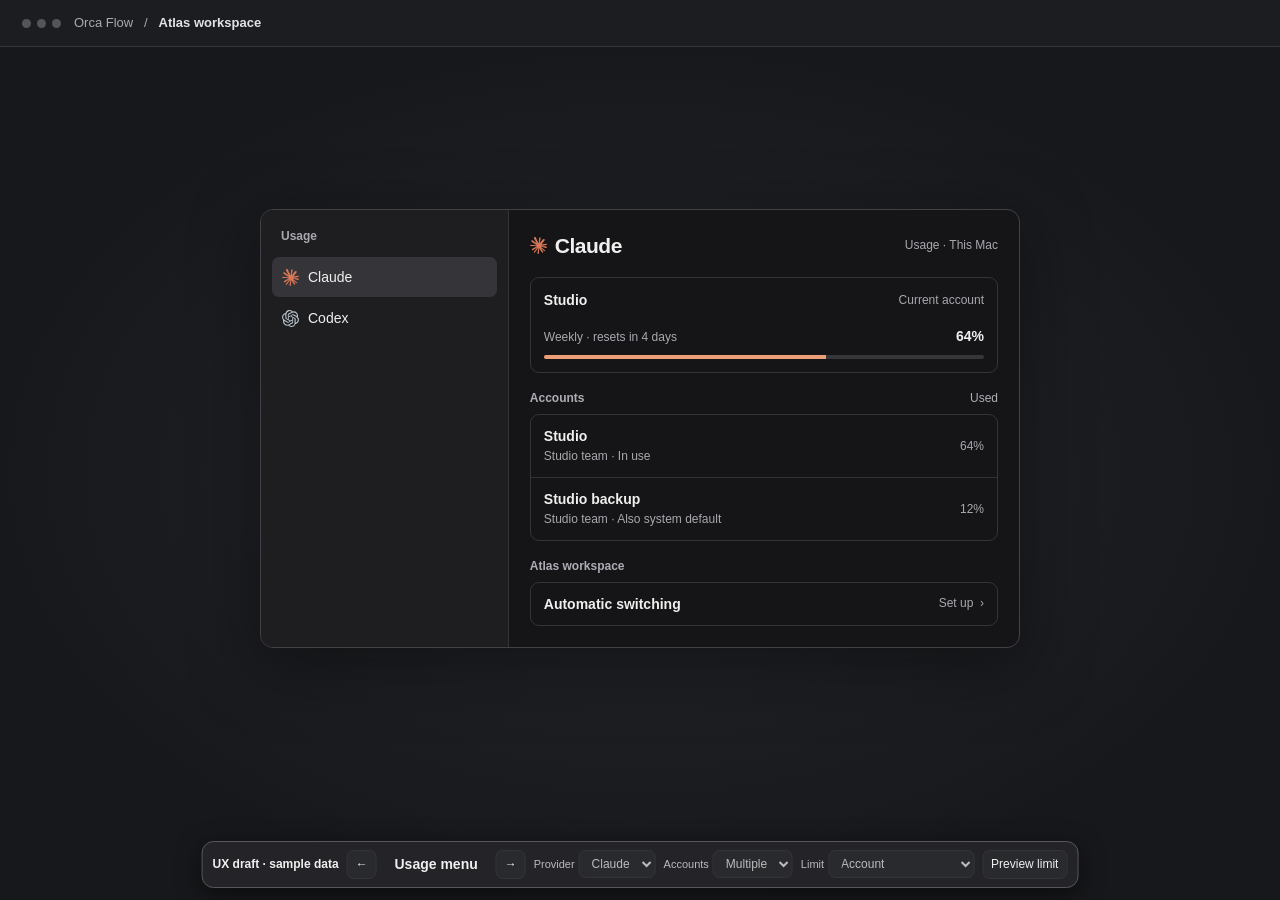
==== docs/account-failover-prototype.html @ 5a6bb6df "Prototype where users choose workspace account backups" ====
<!doctype html>
<html lang="en"><meta charset="utf-8"><meta name="viewport" content="width=device-width,initial-scale=1">
<title>Account switching · Orca Flow prototype</title>
<style>
:root{color-scheme:dark;font:14px/1.45 -apple-system,BlinkMacSystemFont,"Segoe UI",sans-serif;color:#efefef;background:#17181b;--line:#343539;--muted:#a8a9af;--accent:#efae85}
*{box-sizing:border-box}body{margin:0}button,select,input{font:inherit;color:inherit}button,select{cursor:pointer}button:disabled,select:disabled{cursor:default;opacity:.5}button:focus-visible,select:focus-visible,input:focus-visible{outline:2px solid #edbb99;outline-offset:3px}button,select{border:1px solid var(--line);border-radius:7px;background:#292a2d;padding:7px 11px}button:hover:enabled{background:#3a3a3e}.primary{background:#edbc9d;color:#24180f;border-color:transparent;font-weight:600}.primary:hover:enabled{background:#ffd2b2}header{height:47px;border-bottom:1px solid var(--line);display:flex;align-items:center;gap:13px;padding:0 22px;background:#1c1d20}.dots{display:flex;gap:6px}.dots i{width:9px;height:9px;border-radius:100%;background:#545559}.crumb{color:#aaa;font-size:13px}.crumb b{color:#e2e3e4;font-weight:550}.canvas{display:grid;place-items:center;padding:35px 20px 125px;min-height:calc(100vh - 47px);background:radial-gradient(ellipse at center,#26272c,transparent 71%)}.surface{width:min(100%,760px);box-shadow:0 18px 65px #09090b88;border:1px solid #414147;border-radius:13px;background:#151517;overflow:hidden}.layout{display:grid;grid-template-columns:minmax(135px,.68fr) minmax(0,1.4fr)}aside{padding:18px 11px;background:#1e1e21;border-right:1px solid var(--line)}.sect,.meta,small{color:var(--muted);font-size:12px}.sect{display:block;margin:0 9px 12px;font-weight:600}.nav{width:100%;display:flex;align-items:center;gap:9px;background:transparent;border:0;text-align:left;padding:10px;margin:1px 0}.nav.active{background:#353539}.nav svg,.logo svg{height:19px;width:19px;display:block}.nav small{margin-left:auto}.mark{display:inline-flex;vertical-align:middle}.mark svg{width:17px;height:17px}.claude{color:#df966f}.codex{color:#bbc7ce}.pad{padding:21px}.head,.row,.actions,.sectionHead{display:flex;align-items:center;justify-content:space-between;gap:12px}.head{margin-bottom:16px}.head h1,.head h2{margin:0}h1{font-size:21px;letter-spacing:-.5px}h2{font-size:16px}.logo{display:inline-flex;align-items:center;gap:8px}.group{border:1px solid var(--line);border-radius:9px;overflow:hidden}.row{padding:11px 13px}.row+.row{border-top:1px solid #303035}.row b{font-weight:550}.row small,.account small{display:block;margin-top:2px}.row .meta{white-space:nowrap}.meter{display:block;height:4px;border-radius:4px;background:#363639;margin:8px 0 1px;overflow:hidden}.meter i{display:block;height:100%;background:#eb9e78}.usage{padding:12px 13px}.sectionHead{margin:17px 0 7px;color:#adaeb5;font-size:12px}.lineBtn{width:100%;border:0;background:transparent;text-align:left}.actions{margin-top:17px}.actions .meta{flex:1}.desc{color:#b2b2b8;margin:3px 0 15px}.scope{font-size:12px;color:#c3c3c8;text-align:right}.account{display:flex;align-items:center;gap:9px}.account input{accent-color:var(--accent);width:16px;height:16px}.preview{position:fixed;bottom:12px;left:50%;transform:translateX(-50%);display:flex;gap:8px;align-items:center;padding:8px 10px;max-width:97vw;width:max-content;border-radius:12px;border:1px solid #57575e;background:#242428;box-shadow:0 6px 24px #0008;flex-wrap:wrap;justify-content:center}.preview strong{font-size:12px}.preview select,.preview button{padding:5px 8px;font-size:12px}.preview label{color:#bbb;font-size:11px}.preview label select{margin-left:4px}.feedback{margin:13px 0 0;padding:10px 12px;border-left:2px solid var(--accent);background:#262324;font-size:13px}.chat{max-width:590px}.chat .head{padding-bottom:14px;border-bottom:1px solid var(--line)}.msg{margin:0 0 18px;color:#c5c6cb}.check{color:#acbda8}.tag{font-size:12px;color:#ccc}.hint{margin-top:12px}.back{border:0;background:transparent;padding:0;color:var(--accent);margin-bottom:9px}.plain{border:0;background:transparent}.empty{padding:15px 13px;color:#c3c3c7}.preview .key{min-width:103px;text-align:center}
@media(max-width:580px){.canvas{padding:14px 9px 155px;align-items:start}.layout{display:block}aside{display:flex;align-items:center;border-right:0;border-bottom:1px solid var(--line);padding:5px}.sect{margin:0 7px}.nav{width:auto;padding:7px}.nav small{display:none}.pad{padding:15px}.preview{gap:4px}.scope{max-width:125px}.row{padding:9px}.actions{flex-wrap:wrap}header{padding:0 12px}}
</style>
<header><span class="dots" aria-hidden="true"><i></i><i></i><i></i></span><span class="crumb">Orca Flow &nbsp; / &nbsp; <b>Atlas workspace</b></span></header>
<main class="canvas"><div id="surface" class="surface"></div></main>
<footer class="preview" aria-label="Prototype controls"><strong>UX draft · sample data</strong>
<button id="prev" aria-label="Previous design">←</button><b class="key" id="variantName"></b><button id="next" aria-label="Next design">→</button>
<label>Provider<select id="provider"><option>Claude</option><option>Codex</option></select></label>
<label>Accounts<select id="count"><option value="multi">Multiple</option><option value="one">One</option><option value="zero">None</option></select></label>
<label>Limit<select id="limit"><option value="account">Account</option><option value="all">All accounts</option><option value="org">Shared organization</option><option value="retry">Transient retry</option></select></label>
<button id="simulate">Preview limit</button></footer>
<script>
// Three placements for choosing which same-provider accounts may receive a workspace conversation.
// Standalone design fixture. No account reads, auth, network calls, storage or host bridge.
const $ = id => document.getElementById(id);
const variants=['usage','settings','conversation'], titles=['Usage menu','Settings','At the limit'];
const names={Claude:['Studio','Studio backup'], Codex:['Studio','Studio backup','Personal']};
const fixture={Claude:[64,12],Codex:[38,19,7]};
const allowed={Claude:new Set(),Codex:new Set()};
let variant=variants.includes(new URLSearchParams(location.search).get('variant'))?new URLSearchParams(location.search).get('variant'):'usage';
let editor=false, incident=false, message='', picks=new Set(), current=0, tried=new Set();
function accounts(){const list=names[$('provider').value];return $('count').value==='multi'?list:$('count').value==='one'?list.slice(0,1):[]}
const marks={"claude": "<svg viewBox=\"0 0 24 24\" fill=\"#D97757\" aria-hidden=\"true\"><path d=\"m4.7144 15.9555 4.7174-2.6471.079-.2307-.079-.1275h-.2307l-.7893-.0486-2.6956-.0729-2.3375-.0971-2.2646-.1214-.5707-.1215-.5343-.7042.0546-.3522.4797-.3218.686.0608 1.5179.1032 2.2767.1578 1.6514.0972 2.4468.255h.3886l.0546-.1579-.1336-.0971-.1032-.0972L6.973 9.8356l-2.55-1.6879-1.3356-.9714-.7225-.4918-.3643-.4614-.1578-1.0078.6557-.7225.8803.0607.2246.0607.8925.686 1.9064 1.4754 2.4893 1.8336.3643.3035.1457-.1032.0182-.0728-.164-.2733-1.3539-2.4467-1.445-2.4893-.6435-1.032-.17-.6194c-.0607-.255-.1032-.4674-.1032-.7285L6.287.1335 6.6997 0l.9957.1336.419.3642.6192 1.4147 1.0018 2.2282 1.5543 3.0296.4553.8985.2429.8318.091.255h.1579v-.1457l.1275-1.706.2368-2.0947.2307-2.6957.0789-.7589.3764-.9107.7468-.4918.5828.2793.4797.686-.0668.4433-.2853 1.8517-.5586 2.9021-.3643 1.9429h.2125l.2429-.2429.9835-1.3053 1.6514-2.0643.7286-.8196.85-.9046.5464-.4311h1.0321l.759 1.1293-.34 1.1657-1.0625 1.3478-.8804 1.1414-1.2628 1.7-.7893 1.36.0729.1093.1882-.0183 2.8535-.607 1.5421-.2794 1.8396-.3157.8318.3886.091.3946-.3278.8075-1.967.4857-2.3072.4614-3.4364.8136-.0425.0304.0486.0607 1.5482.1457.6618.0364h1.621l3.0175.2247.7892.522.4736.6376-.079.4857-1.2142.6193-1.6393-.3886-3.825-.9107-1.3113-.3279h-.1822v.1093l1.0929 1.0686 2.0035 1.8092 2.5075 2.3314.1275.5768-.3218.4554-.34-.0486-2.2039-1.6575-.85-.7468-1.9246-1.621h-.1275v.17l.4432.6496 2.3436 3.5214.1214 1.0807-.17.3521-.6071.2125-.6679-.1214-1.3721-1.9246L14.38 17.959l-1.1414-1.9428-.1397.079-.674 7.2552-.3156.3703-.7286.2793-.6071-.4614-.3218-.7468.3218-1.4753.3886-1.9246.3157-1.53.2853-1.9004.17-.6314-.0121-.0425-.1397.0182-1.4328 1.9672-2.1796 2.9446-1.7243 1.8456-.4128.164-.7164-.3704.0667-.6618.4008-.5889 2.386-3.0357 1.4389-1.882.929-1.0868-.0062-.1579h-.0546l-6.3385 4.1164-1.1293.1457-.4857-.4554.0608-.7467.2307-.2429 1.9064-1.3114Z\"/></svg>", "codex": "<svg viewBox=\"0 0 24 24\" fill=\"currentColor\" aria-hidden=\"true\"><path d=\"M22.2819 9.8211a5.9847 5.9847 0 0 0-.5157-4.9108 6.0462 6.0462 0 0 0-6.5098-2.9A6.0651 6.0651 0 0 0 4.9807 4.1818a5.9847 5.9847 0 0 0-3.9977 2.9 6.0462 6.0462 0 0 0 .7427 7.0966 5.98 5.98 0 0 0 .511 4.9107 6.051 6.051 0 0 0 6.5146 2.9001A5.9847 5.9847 0 0 0 13.2599 24a6.0557 6.0557 0 0 0 5.7718-4.2058 5.9894 5.9894 0 0 0 3.9977-2.9001 6.0557 6.0557 0 0 0-.7475-7.0729zm-9.022 12.6081a4.4755 4.4755 0 0 1-2.8764-1.0408l.1419-.0804 4.7783-2.7582a.7948.7948 0 0 0 .3927-.6813v-6.7369l2.02 1.1686a.071.071 0 0 1 .038.052v5.5826a4.504 4.504 0 0 1-4.4945 4.4944zm-9.6607-4.1254a4.4708 4.4708 0 0 1-.5346-3.0137l.142.0852 4.783 2.7582a.7712.7712 0 0 0 .7806 0l5.8428-3.3685v2.3324a.0804.0804 0 0 1-.0332.0615L9.74 19.9502a4.4992 4.4992 0 0 1-6.1408-1.6464zM2.3408 7.8956a4.485 4.485 0 0 1 2.3655-1.9728V11.6a.7664.7664 0 0 0 .3879.6765l5.8144 3.3543-2.0201 1.1685a.0757.0757 0 0 1-.071 0l-4.8303-2.7865A4.504 4.504 0 0 1 2.3408 7.872zm16.5963 3.8558L13.1038 8.364 15.1192 7.2a.0757.0757 0 0 1 .071 0l4.8303 2.7913a4.4944 4.4944 0 0 1-.6765 8.1042v-5.6772a.79.79 0 0 0-.407-.667zm2.0107-3.0231l-.142-.0852-4.7735-2.7818a.7759.7759 0 0 0-.7854 0L9.409 9.2297V6.8974a.0662.0662 0 0 1 .0284-.0615l4.8303-2.7866a4.4992 4.4992 0 0 1 6.6802 4.66zM8.3065 12.863l-2.02-1.1638a.0804.0804 0 0 1-.038-.0567V6.0742a4.4992 4.4992 0 0 1 7.3757-3.4537l-.142.0805L8.704 5.459a.7948.7948 0 0 0-.3927.6813zm1.0976-2.3654l2.602-1.4998 2.6069 1.4998v2.9994l-2.5974 1.4997-2.6067-1.4997Z\"/></svg>"};
function mark(p){return '<span class="mark '+p.toLowerCase()+'" aria-hidden="true">'+marks[p.toLowerCase()]+'</span>'}
function nav(){return '<aside><span class="sect">'+(variant==='settings'?'Settings':'Usage')+'</span>'+Object.keys(names).map(p=>'<button class="nav '+(p===$('provider').value?'active':'')+'" data-provider="'+p+'">'+mark(p)+p+'</button>').join('')+'</aside>'}
function listRow(label,value){return '<div class="row"><span>'+label+'</span><small>'+value+'</small></div>'}
function heading(title){return '<div class="head"><h1>'+title+'</h1><span class="scope">Atlas workspace</span></div>'}
function hint(text){return '<div class="feedback" role="status">'+text+'</div>'}
function empty(n,p){return '<div class="empty">'+(n===0?'No managed '+p+' accounts.':'Only one distinct '+p+' account.')+' Add another login in Orca’s Manage Accounts to set up switching.</div>'}
function identity(i){if(i===2)return 'Personal workspace';return i===1&&$('provider').value==='Claude'?'Studio team · Also system default':'Studio team'}
function introduction(){return 'Choose which accounts may receive this workspace’s conversation history and continue its tasks after an account limit.'}
function edit(){picks=new Set(allowed[$('provider').value]);editor=true;message='';render()}
function settingsForm(list,p){
 return heading('Automatic switching')+'<p class="desc">'+introduction()+'</p><div class="sectionHead"><b>'+mark(p)+' '+p+' accounts</b><span>This Mac</span></div><div class="group">'+(list.length<2?empty(list.length,p):list.map((name,i)=>'<label class="row"><span class="account"><input type="checkbox" data-pick="'+i+'" '+(picks.has(i)?'checked':'')+'><span><b>'+name+'</b><small>'+identity(i)+'</small></span></span><small>'+(i===current?'In use':'')+'</small></label>').join(''))+'</div><div class="actions"><span class="meta">'+(list.length<2?'Switching unavailable':picks.size>1?picks.size+' accounts can share tasks in Atlas.':picks.size===1?'Choose at least two accounts.':'Automatic switching is off.')+'</span><button class="primary" data-action="save" '+(list.length<2||picks.size===1?'disabled':'')+'>Save</button></div>'
}
function usage(list,p){
 const active=list[current],used=fixture[p][current];
 return '<div class="head"><h1 class="logo">'+mark(p)+p+'</h1><span class="meta">Usage · This Mac</span></div>'+
 (active?'<div class="group usage"><div class="head"><b>'+active+'</b><small>Current account</small></div><div class="row" style="padding:0"><small>Weekly · resets in 4 days</small><b>'+used+'%</b></div><span class="meter"><i style="width:'+used+'%"></i></span></div>':'')+
 '<div class="sectionHead"><b>Accounts</b><span>Used</span></div><div class="group">'+(list.length?list.map((name,i)=>listRow('<b>'+name+'</b><small>'+identity(i)+(i===current?' · In use':'')+'</small>',fixture[p][i]+'%')).join(''):empty(0,p))+'</div>'+
 (list.length>1?'<div class="sectionHead"><b>Atlas workspace</b></div><div class="group"><button class="row lineBtn" data-action="edit"><b>Automatic switching</b><span class="meta">'+(allowed[p].size?allowed[p].size+' accounts':'Set up')+' &nbsp;›</span></button></div>':list.length===1?'<p class="meta">Add another managed login to enable switching.</p>':'')
}
function groupExhausted(list,p){const g=allowed[p];return g.has(current)&&!list.some((_,i)=>i!==current&&!tried.has(i)&&g.has(i))}
function conversation(list,p){
 let outcome='', choice='';
 const type=$('limit').value, group=allowed[p], candidates=list.map((_,i)=>i).filter(i=>i!==current&&!tried.has(i)&&(!group.has(current)||group.has(i)));
 if(message) outcome=message;
 else if(!list.length) outcome='No managed '+p+' account is available.';
 else if(type==='retry') outcome=p+' is retrying a temporary request failure on '+list[current]+'.';
 else if(type==='org'||type==='all') outcome=(type==='org'?'The shared organization allowance is exhausted.':'All eligible accounts are limited.')+' Work is paused. Next reset in 45 min.';
 else if(candidates.length===0||groupExhausted(list,p)) outcome='No eligible backup is available. Work is paused until reset in 45 min.';
 else {
   outcome=list[current]+' reached its account limit. Resets in 45 min.';
   choice='<p class="desc">Choose an account to receive this conversation and continue this task.</p><div class="group">'+candidates.map(i=>'<button class="row lineBtn" data-once="'+i+'"><span><b>'+list[i]+'</b><small>'+identity(i)+'</small></span><small>Use once ›</small></button>').join('')+'</div><div class="actions"><button data-action="wait">Wait for reset</button><button data-action="edit">Set up automatic switching</button></div>';
 }
 return '<div class="head"><h2 class="logo">'+mark(p)+' '+p+' · Update onboarding</h2><span class="scope">Atlas · Lead</span></div><p class="msg">I updated the onboarding form. The remaining step is to check the validation tests.</p>'+hint(outcome)+choice;
}
function render(){
 const p=$('provider').value,list=accounts(),panel=$('surface');
 const chat=!editor&&(incident||variant==='conversation');
 panel.className='surface '+(chat?'chat pad':'layout');
 let body=chat?conversation(list,p):editor||variant==='settings'?settingsForm(list,p):usage(list,p);
 if(!chat && editor && variant!=='settings')body='<button class="back" data-action="back">‹ Back</button>'+body;
 if(!chat && message)body+=hint(message);
 panel.innerHTML=chat?body:nav()+'<div class="pad">'+body+'</div>';
 $('variantName').textContent=titles[variants.indexOf(variant)];
}
function resetView(){editor=false;incident=false;message='';current=0;tried=new Set();picks=new Set(allowed[$('provider').value]);render()}
function cycle(dir){variant=variants[(variants.indexOf(variant)+dir+3)%3];const url=new URL(location.href);url.searchParams.set('variant',variant);history.replaceState(null,'',url);resetView()}
function simulate(){
 const p=$('provider').value,list=accounts(),group=allowed[p];
 if($('limit').value==='account')tried.add(current);
 const next=list.findIndex((_,i)=>i!==current&&!tried.has(i)&&group.has(i));
 incident=true;editor=false;message='';
 if($('limit').value==='account'&&group.has(current)&&next>=0){const previous=list[current];current=next;message='Continued on '+list[next]+' after '+previous+' reached its limit. Same conversation and task.'}
 render()
}
$('surface').onclick=e=>{
 const button=e.target.closest('button');if(!button)return;
 const p=$('provider').value;
 if(button.dataset.provider){$('provider').value=button.dataset.provider;resetView();return}
 if(button.dataset.once!==undefined){tried.add(current);current=Number(button.dataset.once);message='Continued on '+accounts()[current]+' for this task.';render();return}
 switch(button.dataset.action){
 case 'edit': edit();break;
 case 'back': editor=false;message='';render();break;
 case 'save': allowed[p]=new Set(picks);editor=false;message=picks.size?'Automatic switching enabled for '+p+' in Atlas.':'Automatic switching turned off.';if(incident||variant==='conversation'){simulate()}else render();break;
 case 'wait': message='Waiting for the reset in 45 min. This task stays in its conversation.';render();break;
 }
};
$('surface').onchange=e=>{if(!e.target.matches('[data-pick]'))return;const i=Number(e.target.dataset.pick);e.target.checked?picks.add(i):picks.delete(i);render();document.querySelector('[data-pick="'+i+'"]')?.focus()};
$('prev').onclick=()=>cycle(-1);$('next').onclick=()=>cycle(1);$('simulate').onclick=simulate;
$('provider').onchange=resetView;$('count').onchange=()=>{allowed[$('provider').value].clear();resetView()};$('limit').onchange=()=>{message='';render()};
document.addEventListener('keydown',e=>{if(e.target.closest('input,select,textarea,[contenteditable]'))return;if(['ArrowLeft','ArrowRight'].includes(e.key)){e.preventDefault();cycle(e.key==='ArrowLeft'?-1:1)}});
resetView()
</script></html>
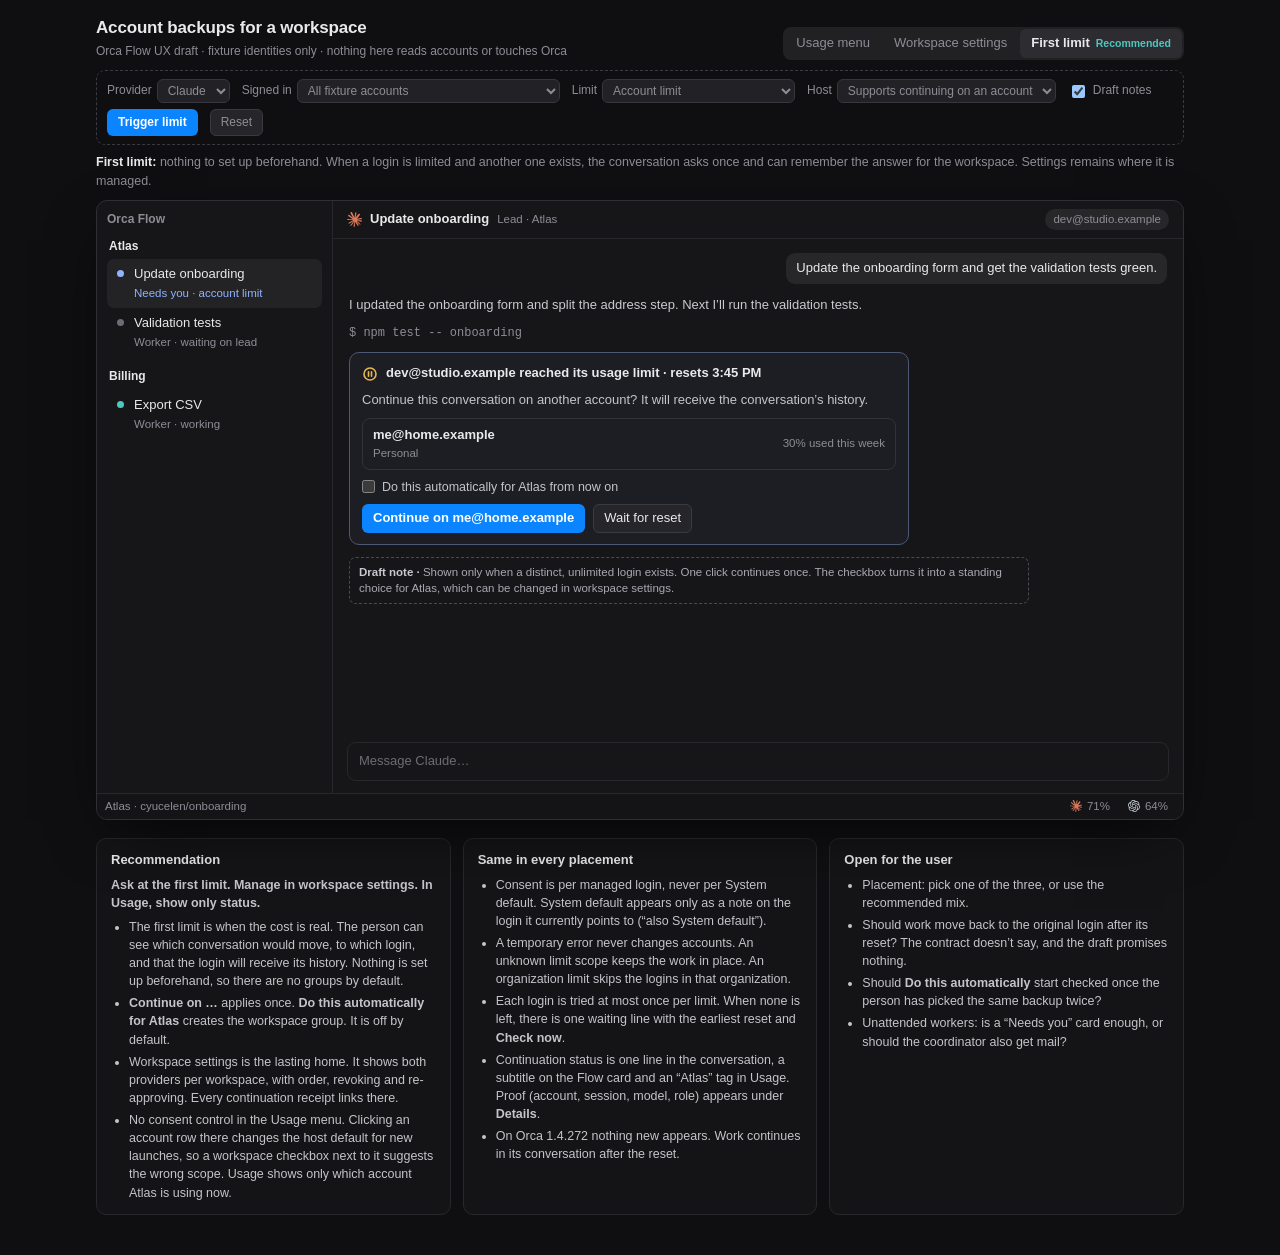
==== commit ec065b05: "Explore first-limit consent and workspace account controls" ====
--- a/docs/account-failover-prototype.html
+++ b/docs/account-failover-prototype.html
@@ -1,100 +1,737 @@
 <!doctype html>
-<html lang="en"><meta charset="utf-8"><meta name="viewport" content="width=device-width,initial-scale=1">
-<title>Account switching · Orca Flow prototype</title>
+<html lang="en">
+<meta charset="utf-8">
+<meta name="viewport" content="width=device-width,initial-scale=1">
+<title>Account backups · Orca Flow UX draft</title>
+<!--
+  Disposable UX draft: choosing same-provider backup accounts for a workspace in Orca Flow.
+  Standalone fixture. No account reads, auth, network, storage, host bridge or real sessions.
+  Identities are made up (*.example). Host constraints: docs/account-failover.md.
+  Open directly, or with ?placement=usage|settings|limit.
+-->
 <style>
-:root{color-scheme:dark;font:14px/1.45 -apple-system,BlinkMacSystemFont,"Segoe UI",sans-serif;color:#efefef;background:#17181b;--line:#343539;--muted:#a8a9af;--accent:#efae85}
-*{box-sizing:border-box}body{margin:0}button,select,input{font:inherit;color:inherit}button,select{cursor:pointer}button:disabled,select:disabled{cursor:default;opacity:.5}button:focus-visible,select:focus-visible,input:focus-visible{outline:2px solid #edbb99;outline-offset:3px}button,select{border:1px solid var(--line);border-radius:7px;background:#292a2d;padding:7px 11px}button:hover:enabled{background:#3a3a3e}.primary{background:#edbc9d;color:#24180f;border-color:transparent;font-weight:600}.primary:hover:enabled{background:#ffd2b2}header{height:47px;border-bottom:1px solid var(--line);display:flex;align-items:center;gap:13px;padding:0 22px;background:#1c1d20}.dots{display:flex;gap:6px}.dots i{width:9px;height:9px;border-radius:100%;background:#545559}.crumb{color:#aaa;font-size:13px}.crumb b{color:#e2e3e4;font-weight:550}.canvas{display:grid;place-items:center;padding:35px 20px 125px;min-height:calc(100vh - 47px);background:radial-gradient(ellipse at center,#26272c,transparent 71%)}.surface{width:min(100%,760px);box-shadow:0 18px 65px #09090b88;border:1px solid #414147;border-radius:13px;background:#151517;overflow:hidden}.layout{display:grid;grid-template-columns:minmax(135px,.68fr) minmax(0,1.4fr)}aside{padding:18px 11px;background:#1e1e21;border-right:1px solid var(--line)}.sect,.meta,small{color:var(--muted);font-size:12px}.sect{display:block;margin:0 9px 12px;font-weight:600}.nav{width:100%;display:flex;align-items:center;gap:9px;background:transparent;border:0;text-align:left;padding:10px;margin:1px 0}.nav.active{background:#353539}.nav svg,.logo svg{height:19px;width:19px;display:block}.nav small{margin-left:auto}.mark{display:inline-flex;vertical-align:middle}.mark svg{width:17px;height:17px}.claude{color:#df966f}.codex{color:#bbc7ce}.pad{padding:21px}.head,.row,.actions,.sectionHead{display:flex;align-items:center;justify-content:space-between;gap:12px}.head{margin-bottom:16px}.head h1,.head h2{margin:0}h1{font-size:21px;letter-spacing:-.5px}h2{font-size:16px}.logo{display:inline-flex;align-items:center;gap:8px}.group{border:1px solid var(--line);border-radius:9px;overflow:hidden}.row{padding:11px 13px}.row+.row{border-top:1px solid #303035}.row b{font-weight:550}.row small,.account small{display:block;margin-top:2px}.row .meta{white-space:nowrap}.meter{display:block;height:4px;border-radius:4px;background:#363639;margin:8px 0 1px;overflow:hidden}.meter i{display:block;height:100%;background:#eb9e78}.usage{padding:12px 13px}.sectionHead{margin:17px 0 7px;color:#adaeb5;font-size:12px}.lineBtn{width:100%;border:0;background:transparent;text-align:left}.actions{margin-top:17px}.actions .meta{flex:1}.desc{color:#b2b2b8;margin:3px 0 15px}.scope{font-size:12px;color:#c3c3c8;text-align:right}.account{display:flex;align-items:center;gap:9px}.account input{accent-color:var(--accent);width:16px;height:16px}.preview{position:fixed;bottom:12px;left:50%;transform:translateX(-50%);display:flex;gap:8px;align-items:center;padding:8px 10px;max-width:97vw;width:max-content;border-radius:12px;border:1px solid #57575e;background:#242428;box-shadow:0 6px 24px #0008;flex-wrap:wrap;justify-content:center}.preview strong{font-size:12px}.preview select,.preview button{padding:5px 8px;font-size:12px}.preview label{color:#bbb;font-size:11px}.preview label select{margin-left:4px}.feedback{margin:13px 0 0;padding:10px 12px;border-left:2px solid var(--accent);background:#262324;font-size:13px}.chat{max-width:590px}.chat .head{padding-bottom:14px;border-bottom:1px solid var(--line)}.msg{margin:0 0 18px;color:#c5c6cb}.check{color:#acbda8}.tag{font-size:12px;color:#ccc}.hint{margin-top:12px}.back{border:0;background:transparent;padding:0;color:var(--accent);margin-bottom:9px}.plain{border:0;background:transparent}.empty{padding:15px 13px;color:#c3c3c7}.preview .key{min-width:103px;text-align:center}
-@media(max-width:580px){.canvas{padding:14px 9px 155px;align-items:start}.layout{display:block}aside{display:flex;align-items:center;border-right:0;border-bottom:1px solid var(--line);padding:5px}.sect{margin:0 7px}.nav{width:auto;padding:7px}.nav small{display:none}.pad{padding:15px}.preview{gap:4px}.scope{max-width:125px}.row{padding:9px}.actions{flex-wrap:wrap}header{padding:0 12px}}
+:root {
+  color-scheme: dark;
+  --bg: #161618; --page: #0f0f11; --ink: #e9e9ec; --muted: #8d8d96; --faint: #6c6c74; --line: #27272c;
+  --hair: color-mix(in srgb, var(--ink) 10%, transparent); --fill: color-mix(in srgb, var(--ink) 8%, transparent);
+  --pop: #1e1e21; --card: color-mix(in srgb, var(--ink) 5.5%, var(--pop));
+  --ask: #8fb3ff; --warn: #e8b64c; --action: #4fc7c0; --danger: #ec6a52; --on: #0a84ff;
+  font: 13px/1.45 -apple-system, BlinkMacSystemFont, "Segoe UI", sans-serif;
+}
+* { box-sizing: border-box; }
+body { margin: 0; background: var(--page); color: var(--ink); }
+button, select, input { font: inherit; color: inherit; }
+button { cursor: pointer; background: none; border: 0; padding: 0; }
+button:disabled { cursor: default; opacity: .45; }
+:focus-visible { outline: 2px solid color-mix(in srgb, var(--ask) 80%, transparent); outline-offset: 2px; border-radius: 5px; }
+.wrap { max-width: 1120px; margin: 0 auto; padding: 16px 16px 40px; }
+
+/* Draft chrome: title, placement tabs, scenario controls. Not product UI. */
+.top { display: flex; flex-wrap: wrap; align-items: end; justify-content: space-between; gap: 10px 16px; margin-bottom: 10px; }
+.top h1 { margin: 0; font-size: 17px; letter-spacing: -.01em; }
+.top p { margin: 2px 0 0; color: var(--muted); font-size: 12px; }
+.tabs { display: inline-flex; padding: 2px; gap: 2px; border-radius: 8px; background: var(--fill); }
+.tab { padding: 5px 11px; border-radius: 6px; color: var(--muted); white-space: nowrap; }
+.tab[aria-pressed="true"] { background: #2c2c31; color: var(--ink); font-weight: 600; }
+.tab .rec { margin-left: 6px; font-size: 10.5px; font-weight: 600; color: var(--action); }
+.controls { display: flex; flex-wrap: wrap; align-items: center; gap: 6px 12px; padding: 8px 10px; margin-bottom: 8px; border: 1px dashed #3a3a41; border-radius: 9px; font-size: 12px; color: var(--muted); }
+.controls label { display: inline-flex; align-items: center; gap: 5px; }
+.controls select { background: #222226; border: 1px solid #36363c; border-radius: 6px; padding: 3px 6px; }
+.controls .grow { flex: 1; }
+.btn { display: inline-flex; align-items: center; gap: 6px; padding: 4px 10px; border-radius: 6px; border: 1px solid #3a3a41; background: #26262a; white-space: nowrap; }
+.btn:hover:enabled { background: #303035; }
+.btn.primary { background: var(--on); border-color: transparent; color: #fff; font-weight: 600; }
+.btn.primary:hover:enabled { background: #2b95ff; }
+.placementNote { margin: 0 0 10px; color: var(--muted); font-size: 12.5px; }
+.placementNote b { color: var(--ink); font-weight: 600; }
+
+/* The Orca window mock */
+.window { position: relative; display: grid; grid-template-columns: 236px minmax(0, 1fr); grid-template-rows: minmax(0, 1fr) 26px; height: 620px;
+  border: 1px solid #2f2f35; border-radius: 11px; overflow: hidden; background: var(--bg); box-shadow: 0 20px 60px -20px #000c; }
+.flow { border-right: 1px solid var(--line); padding: 10px 10px 0; overflow: auto; }
+.flow h2 { margin: 0 0 10px; font-size: 12px; font-weight: 600; color: var(--muted); }
+.ws { margin-bottom: 12px; }
+.ws > b { display: block; font-size: 12px; margin: 0 0 4px 2px; }
+.card { display: grid; grid-template-columns: 14px minmax(0, 1fr); gap: 1px 6px; padding: 6px 7px; border-radius: 7px; }
+.card.focus { background: color-mix(in srgb, var(--ink) 6%, transparent); }
+.card .dot { width: 7px; height: 7px; border-radius: 50%; margin: 5px 0 0 3px; background: var(--action); }
+.card .t { overflow: hidden; text-overflow: ellipsis; white-space: nowrap; }
+.card .s { grid-column: 2; font-size: 11.5px; color: var(--muted); overflow: hidden; text-overflow: ellipsis; white-space: nowrap; }
+.tone-warn .dot { background: var(--warn); } .tone-warn .s { color: var(--warn); }
+.tone-ask .dot { background: var(--ask); } .tone-ask .s { color: var(--ask); }
+.tone-move .dot { background: var(--action); } .tone-move .s { color: var(--action); }
+.tone-idle .dot { background: var(--faint); }
+
+.pane { display: grid; grid-template-columns: minmax(0, 1fr); grid-template-rows: auto minmax(0, 1fr) auto; min-width: 0; }
+.phead { display: flex; align-items: center; gap: 8px; min-height: 38px; padding: 0 14px; border-bottom: 1px solid var(--line); }
+.phead .title { min-width: 0; font-weight: 600; white-space: nowrap; overflow: hidden; text-overflow: ellipsis; }
+.phead .role { font-size: 11.5px; color: var(--muted); white-space: nowrap; }
+.who { margin-left: auto; display: inline-flex; align-items: center; gap: 5px; max-width: 55%; padding: 2px 8px; border-radius: 999px; font-size: 11.5px; color: var(--muted); background: var(--fill); white-space: nowrap; overflow: hidden; text-overflow: ellipsis; }
+.who.moved { color: var(--action); background: color-mix(in srgb, var(--action) 12%, transparent); }
+.mark { display: inline-flex; flex: none; } .mark svg { width: 15px; height: 15px; } .codex { color: #c9d1d6; }
+.log { overflow: auto; padding: 14px 16px; display: grid; grid-template-columns: minmax(0, 1fr); align-content: start; gap: 12px; }
+.msg { color: #c9c9cf; max-width: 640px; }
+.msg.user { justify-self: end; background: var(--fill); padding: 6px 10px; border-radius: 9px; color: var(--ink); }
+.tool { font: 12px ui-monospace, "SF Mono", Menlo, monospace; color: var(--muted); }
+.compose { margin: 0 14px 12px; padding: 9px 11px; border: 1px solid var(--line); border-radius: 9px; color: var(--faint); }
+
+/* Limit and continuation rows: one quiet line in the conversation, a card only when Orca needs an answer. */
+.ev { display: grid; grid-template-columns: 16px minmax(0, 1fr) auto; gap: 2px 8px; align-items: start; max-width: 680px; padding: 8px 10px; border-radius: 8px; background: var(--fill); }
+.ev .ic { width: 16px; height: 16px; margin-top: 1px; color: var(--muted); }
+.ev .ic svg { width: 16px; height: 16px; }
+.ev .main { min-width: 0; }
+.ev .sub { color: var(--muted); font-size: 12px; }
+.ev .side { color: var(--muted); font-size: 12px; white-space: nowrap; }
+.ev.warn .ic { color: var(--warn); }
+.ev.move .ic { color: var(--action); }
+.ev.quiet { background: none; padding-block: 2px; }
+.ev .acts { grid-column: 2 / -1; display: flex; flex-wrap: wrap; gap: 6px; margin-top: 6px; }
+.link { color: var(--ask); }
+.link:hover { text-decoration: underline; }
+.pulse { display: inline-block; width: 7px; height: 7px; border-radius: 50%; background: var(--action); margin-right: 6px; vertical-align: 1px; animation: p 1s ease-in-out infinite alternate; }
+@keyframes p { to { opacity: .25; } }
+@media (prefers-reduced-motion: reduce) { .pulse { animation: none; } }
+.ask { max-width: 560px; border: 1px solid color-mix(in srgb, var(--ask) 35%, var(--line)); border-radius: 10px; background: color-mix(in srgb, var(--ask) 5%, var(--bg)); padding: 11px 12px; display: grid; gap: 8px; }
+.ask h3 { margin: 0; font-size: 13px; font-weight: 600; display: flex; gap: 8px; align-items: center; }
+.ask h3 .ic { color: var(--warn); display: inline-flex; } .ask h3 svg { width: 16px; height: 16px; }
+.ask p { margin: 0; color: #c4c4ca; }
+.ask .opts { display: grid; border: 1px solid var(--hair); border-radius: 8px; overflow: hidden; }
+.opt { display: flex; align-items: center; gap: 9px; padding: 7px 10px; cursor: pointer; }
+.opt + .opt { border-top: 1px solid var(--hair); }
+.opt input { accent-color: var(--on); margin: 0; }
+.opt small, .brow small { display: block; color: var(--muted); font-size: 11.5px; }
+.opt .use { margin-left: auto; color: var(--muted); font-size: 11.5px; white-space: nowrap; }
+.ask .row { display: flex; flex-wrap: wrap; align-items: center; gap: 8px; }
+.check { display: inline-flex; align-items: center; gap: 7px; color: #c4c4ca; font-size: 12.5px; }
+.check input { accent-color: var(--on); margin: 0; }
+.details { grid-column: 2 / -1; margin: 6px 0 2px; display: grid; grid-template-columns: max-content minmax(0, 1fr); gap: 3px 12px; font-size: 12px; }
+.details dt { color: var(--muted); } .details dd { margin: 0; }
+.ok { color: var(--action); }
+
+/* Status bar and the Usage picker (modelled on Orca's Claude status-bar menu) */
+.statusbar { grid-column: 1 / -1; display: flex; align-items: center; gap: 4px; padding: 0 8px; border-top: 1px solid var(--line); font-size: 11.5px; color: var(--muted); background: #141416; }
+.statusbar .sp { flex: 1; }
+.sbi { display: inline-flex; align-items: center; gap: 5px; height: 20px; padding: 0 7px; border-radius: 5px; }
+.sbi:hover, .sbi[aria-expanded="true"] { background: var(--fill); color: var(--ink); }
+.sbi .mark svg { width: 12px; height: 12px; }
+.overlay { position: absolute; inset: 0; pointer-events: none; }
+.overlay > * { pointer-events: auto; }
+.pop { position: absolute; right: 8px; bottom: 32px; width: min(440px, calc(100% - 16px)); max-height: calc(100% - 44px); overflow: auto;
+  background: var(--pop); border: 1px solid var(--hair); border-radius: 10px; box-shadow: 0 16px 40px -10px #000d; padding: 6px 0; }
+.pop-h { display: flex; align-items: center; gap: 7px; padding: 6px 14px 8px; font-weight: 600; }
+.pop-h .meta { margin-left: auto; font-weight: 400; font-size: 11.5px; color: var(--muted); }
+.pop-sec { display: flex; justify-content: space-between; padding: 6px 14px 3px; font-size: 11px; font-weight: 600; color: var(--muted); }
+.pop-sec .cols { display: flex; gap: 6px; font-weight: 500; } .pop-sec .cols span { width: 72px; text-align: right; }
+.arow { display: flex; align-items: center; gap: 10px; padding: 6px 14px; min-height: 36px; }
+.arow .tick { width: 14px; flex: none; color: var(--ink); } .arow .tick svg { width: 14px; height: 14px; }
+.arow .who2 { min-width: 0; flex: 1; } .arow .who2 b { font-weight: 500; display: block; overflow: hidden; text-overflow: ellipsis; white-space: nowrap; }
+.arow .who2 small { display: block; color: var(--muted); font-size: 11px; }
+.tag { display: inline-block; margin-left: 6px; padding: 0 6px; border-radius: 999px; font-size: 10.5px; font-weight: 600; color: var(--action); background: color-mix(in srgb, var(--action) 13%, transparent); vertical-align: 1px; }
+.meters { display: flex; gap: 6px; flex: none; }
+.meter { width: 72px; display: flex; align-items: center; gap: 5px; font-size: 11px; color: var(--muted); font-variant-numeric: tabular-nums; }
+.meter i { flex: 1; height: 4px; border-radius: 4px; background: #333338; overflow: hidden; }
+.meter i b { display: block; height: 100%; background: #bfbfc6; }
+.meter.hot i b { background: var(--warn); } .meter.full i b { background: var(--danger); }
+.pop-item { display: block; width: 100%; text-align: left; padding: 6px 14px 6px 38px; color: var(--ink); }
+.pop-item:hover { background: var(--fill); }
+.pop hr { border: 0; border-top: 1px solid var(--hair); margin: 6px 0; }
+.wsrow { display: flex; align-items: center; gap: 10px; width: 100%; padding: 7px 14px; text-align: left; }
+.wsrow:hover { background: var(--fill); }
+.wsrow .v { margin-left: auto; color: var(--muted); white-space: nowrap; }
+.editor { padding: 2px 14px 10px; display: grid; gap: 8px; }
+.editor p { margin: 0; color: #c4c4ca; font-size: 12.5px; }
+.editor .acts { display: flex; justify-content: flex-end; gap: 6px; }
+
+/* Backup list, shared by the Usage editor and Settings */
+.blist { display: grid; border: 1px solid var(--hair); border-radius: 9px; overflow: hidden; background: var(--card); }
+.brow { position: relative; display: flex; align-items: center; gap: 9px; min-height: 40px; padding: 5px 8px 5px 10px; }
+.brow + .brow::before { content: ""; position: absolute; top: 0; left: 10px; right: 0; height: 1px; background: var(--hair); }
+.brow input { accent-color: var(--on); margin: 0; width: 15px; height: 15px; flex: none; }
+.brow .nm { min-width: 0; flex: 1; } .brow .nm b { font-weight: 500; }
+.brow .ord { display: flex; gap: 2px; }
+.brow .ord button { width: 22px; height: 22px; border-radius: 5px; display: grid; place-items: center; color: var(--muted); }
+.brow .ord button:hover:enabled { background: var(--fill); color: var(--ink); }
+.brow .ord svg { width: 12px; height: 12px; }
+.brow .n { width: 16px; text-align: center; font-size: 11px; color: var(--muted); font-variant-numeric: tabular-nums; }
+.brow .warnTxt { color: var(--warn); }
+.empty { padding: 11px 12px; color: #c4c4ca; font-size: 12.5px; }
+.consent { font-size: 12px; color: var(--muted); margin: 0; }
+.consent.on { color: #c4c4ca; }
+.sgrp .consent { padding: 0 10px; }
+
+/* Settings, in Orca Flow's System Settings layout */
+.scrim { position: absolute; inset: 0; display: grid; place-items: center; padding: 12px; background: #0008; }
+.sdlg { width: min(720px, 100%); height: min(540px, 100%); display: grid; grid-template-rows: 38px minmax(0, 1fr); background: var(--pop); border: 1px solid var(--hair); border-radius: 12px; overflow: hidden; box-shadow: 0 22px 56px -12px #000a; }
+.shead { position: relative; display: flex; align-items: center; justify-content: center; border-bottom: 1px solid var(--hair); background: color-mix(in srgb, var(--ink) 4%, var(--pop)); font-weight: 600; }
+.sx { position: absolute; left: 10px; top: 9px; width: 20px; height: 20px; border-radius: 50%; display: grid; place-items: center; color: var(--muted); background: var(--fill); }
+.sx svg { width: 10px; height: 10px; }
+.sbody { display: grid; grid-template-columns: 186px minmax(0, 1fr); min-height: 0; }
+.snav { background: color-mix(in srgb, var(--ink) 4%, var(--pop)); border-right: 1px solid var(--hair); padding: 8px; display: grid; align-content: start; gap: 1px; }
+.snav span { display: flex; align-items: center; gap: 8px; padding: 4px 8px 4px 5px; border-radius: 6px; white-space: nowrap; color: var(--muted); }
+.snav span.cur { background: color-mix(in srgb, var(--ink) 13%, transparent); color: var(--ink); font-weight: 500; }
+.snav i { width: 18px; height: 18px; border-radius: 5px; flex: none; }
+.spage { padding: 14px 18px 18px; display: grid; align-content: start; gap: 14px; overflow: auto; }
+.spage h3 { margin: 0; font-size: 15px; font-weight: 650; }
+.sgrp { display: grid; gap: 5px; }
+.sgh { margin: 0; padding: 0 10px; font-size: 12px; font-weight: 600; color: var(--muted); display: flex; align-items: center; gap: 6px; }
+.srow { display: flex; align-items: center; gap: 10px; min-height: 38px; padding: 5px 10px 5px 12px; background: var(--card); border: 1px solid var(--hair); border-radius: 9px; }
+.srow select { background: var(--fill); border: 0; border-radius: 6px; padding: 3px 6px; margin-left: auto; }
+.sfoot { margin: 0; padding: 0 10px; font-size: 11.5px; color: var(--muted); }
+
+/* Draft notes: reviewer annotations, never shipped */
+.anno { max-width: 680px; padding: 6px 9px; border: 1px dashed #4a4a52; border-radius: 7px; font-size: 11.5px; color: #a9a9b1; }
+.anno::before { content: "Draft note · "; font-weight: 600; color: #c9c9cf; }
+body.noNotes .anno { display: none; }
+
+.notes { margin-top: 18px; display: grid; grid-template-columns: repeat(auto-fit, minmax(260px, 1fr)); gap: 12px; }
+.notes section { padding: 12px 14px; border: 1px solid var(--line); border-radius: 10px; background: #141416; }
+.notes h2 { margin: 0 0 6px; font-size: 13px; }
+.notes ul { margin: 0; padding-left: 18px; color: #c4c4ca; font-size: 12.5px; }
+.notes li + li { margin-top: 4px; }
+.notes .lead { margin: 0 0 6px; color: #c4c4ca; font-size: 12.5px; }
+
+@media (max-width: 720px) {
+  .tabs { display: flex; flex-wrap: wrap; width: 100%; }
+  .tab { flex: 1 1 auto; padding: 5px 8px; font-size: 12px; }
+  .window { grid-template-columns: minmax(0, 1fr); height: 680px; }
+  .flow { display: none; }
+  .phead .role { display: none; }
+  .sbody { grid-template-columns: minmax(0, 1fr); }
+  .snav { display: none; }
+  .meters .meter:first-child { display: none; } .pop-sec .cols span:first-child { display: none; }
+}
 </style>
-<header><span class="dots" aria-hidden="true"><i></i><i></i><i></i></span><span class="crumb">Orca Flow &nbsp; / &nbsp; <b>Atlas workspace</b></span></header>
-<main class="canvas"><div id="surface" class="surface"></div></main>
-<footer class="preview" aria-label="Prototype controls"><strong>UX draft · sample data</strong>
-<button id="prev" aria-label="Previous design">←</button><b class="key" id="variantName"></b><button id="next" aria-label="Next design">→</button>
-<label>Provider<select id="provider"><option>Claude</option><option>Codex</option></select></label>
-<label>Accounts<select id="count"><option value="multi">Multiple</option><option value="one">One</option><option value="zero">None</option></select></label>
-<label>Limit<select id="limit"><option value="account">Account</option><option value="all">All accounts</option><option value="org">Shared organization</option><option value="retry">Transient retry</option></select></label>
-<button id="simulate">Preview limit</button></footer>
+<body>
+<div class="wrap">
+  <header class="top">
+    <div>
+      <h1>Account backups for a workspace</h1>
+      <p>Orca Flow UX draft · fixture identities only · nothing here reads accounts or touches Orca</p>
+    </div>
+    <div class="tabs" id="tabs" aria-label="Placement"></div>
+  </header>
+
+  <section class="controls" aria-label="Scenario controls">
+    <label>Provider <select id="provider"><option>Claude</option><option>Codex</option></select></label>
+    <label>Signed in <select id="roster">
+      <option value="all">All fixture accounts</option>
+      <option value="one">One login</option>
+      <option value="none">No managed accounts</option>
+      <option value="resigned">A backup signed in again as someone else</option>
+    </select></label>
+    <label>Limit <select id="limit">
+      <option value="account">Account limit</option>
+      <option value="org">Organization limit</option>
+      <option value="all">Every allowed account limited</option>
+      <option value="retry">Temporary error (HTTP 429)</option>
+      <option value="unknown">Limit scope unknown</option>
+      <option value="model">Backup lacks the model</option>
+      <option value="unconfirmed">Move not confirmed</option>
+    </select></label>
+    <label>Host <select id="host">
+      <option value="ready">Supports continuing on an account</option>
+      <option value="today">Orca 1.4.272 (today)</option>
+    </select></label>
+    <label><input type="checkbox" id="notes" checked> Draft notes</label>
+    <span class="grow"></span>
+    <button class="btn primary" id="trigger">Trigger limit</button>
+    <button class="btn" id="reset">Reset</button>
+  </section>
+
+  <p class="placementNote" id="placementNote"></p>
+
+  <div class="window" id="window">
+    <aside class="flow" id="flow" aria-label="Orca Flow sidebar (mock)"></aside>
+    <section class="pane" id="pane" aria-label="Agent conversation (mock)"></section>
+    <footer class="statusbar" id="statusbar"></footer>
+    <div class="overlay" id="overlay"></div>
+  </div>
+
+  <div class="notes">
+    <section>
+      <h2>Recommendation</h2>
+      <p class="lead"><b>Ask at the first limit. Manage in workspace settings. In Usage, show only status.</b></p>
+      <ul>
+        <li>The first limit is when the cost is real. The person can see which conversation would move, to which login, and that the login will receive its history. Nothing is set up beforehand, so there are no groups by default.</li>
+        <li><b>Continue on …</b> applies once. <b>Do this automatically for Atlas</b> creates the workspace group. It is off by default.</li>
+        <li>Workspace settings is the lasting home. It shows both providers per workspace, with order, revoking and re-approving. Every continuation receipt links there.</li>
+        <li>No consent control in the Usage menu. Clicking an account row there changes the host default for new launches, so a workspace checkbox next to it suggests the wrong scope. Usage shows only which account Atlas is using now.</li>
+      </ul>
+    </section>
+    <section>
+      <h2>Same in every placement</h2>
+      <ul>
+        <li>Consent is per managed login, never per System default. System default appears only as a note on the login it currently points to (“also System default”).</li>
+        <li>A temporary error never changes accounts. An unknown limit scope keeps the work in place. An organization limit skips the logins in that organization.</li>
+        <li>Each login is tried at most once per limit. When none is left, there is one waiting line with the earliest reset and <b>Check now</b>.</li>
+        <li>Continuation status is one line in the conversation, a subtitle on the Flow card and an “Atlas” tag in Usage. Proof (account, session, model, role) appears under <b>Details</b>.</li>
+        <li>On Orca 1.4.272 nothing new appears. Work continues in its conversation after the reset.</li>
+      </ul>
+    </section>
+    <section>
+      <h2>Open for the user</h2>
+      <ul>
+        <li>Placement: pick one of the three, or use the recommended mix.</li>
+        <li>Should work move back to the original login after its reset? The contract doesn’t say, and the draft promises nothing.</li>
+        <li>Should <b>Do this automatically</b> start checked once the person has picked the same backup twice?</li>
+        <li>Unattended workers: is a “Needs you” card enough, or should the coordinator also get mail?</li>
+      </ul>
+    </section>
+  </div>
+</div>
+
 <script>
-// Three placements for choosing which same-provider accounts may receive a workspace conversation.
-// Standalone design fixture. No account reads, auth, network calls, storage or host bridge.
-const $ = id => document.getElementById(id);
-const variants=['usage','settings','conversation'], titles=['Usage menu','Settings','At the limit'];
-const names={Claude:['Studio','Studio backup'], Codex:['Studio','Studio backup','Personal']};
-const fixture={Claude:[64,12],Codex:[38,19,7]};
-const allowed={Claude:new Set(),Codex:new Set()};
-let variant=variants.includes(new URLSearchParams(location.search).get('variant'))?new URLSearchParams(location.search).get('variant'):'usage';
-let editor=false, incident=false, message='', picks=new Set(), current=0, tried=new Set();
-function accounts(){const list=names[$('provider').value];return $('count').value==='multi'?list:$('count').value==='one'?list.slice(0,1):[]}
+'use strict'
 const marks={"claude": "<svg viewBox=\"0 0 24 24\" fill=\"#D97757\" aria-hidden=\"true\"><path d=\"m4.7144 15.9555 4.7174-2.6471.079-.2307-.079-.1275h-.2307l-.7893-.0486-2.6956-.0729-2.3375-.0971-2.2646-.1214-.5707-.1215-.5343-.7042.0546-.3522.4797-.3218.686.0608 1.5179.1032 2.2767.1578 1.6514.0972 2.4468.255h.3886l.0546-.1579-.1336-.0971-.1032-.0972L6.973 9.8356l-2.55-1.6879-1.3356-.9714-.7225-.4918-.3643-.4614-.1578-1.0078.6557-.7225.8803.0607.2246.0607.8925.686 1.9064 1.4754 2.4893 1.8336.3643.3035.1457-.1032.0182-.0728-.164-.2733-1.3539-2.4467-1.445-2.4893-.6435-1.032-.17-.6194c-.0607-.255-.1032-.4674-.1032-.7285L6.287.1335 6.6997 0l.9957.1336.419.3642.6192 1.4147 1.0018 2.2282 1.5543 3.0296.4553.8985.2429.8318.091.255h.1579v-.1457l.1275-1.706.2368-2.0947.2307-2.6957.0789-.7589.3764-.9107.7468-.4918.5828.2793.4797.686-.0668.4433-.2853 1.8517-.5586 2.9021-.3643 1.9429h.2125l.2429-.2429.9835-1.3053 1.6514-2.0643.7286-.8196.85-.9046.5464-.4311h1.0321l.759 1.1293-.34 1.1657-1.0625 1.3478-.8804 1.1414-1.2628 1.7-.7893 1.36.0729.1093.1882-.0183 2.8535-.607 1.5421-.2794 1.8396-.3157.8318.3886.091.3946-.3278.8075-1.967.4857-2.3072.4614-3.4364.8136-.0425.0304.0486.0607 1.5482.1457.6618.0364h1.621l3.0175.2247.7892.522.4736.6376-.079.4857-1.2142.6193-1.6393-.3886-3.825-.9107-1.3113-.3279h-.1822v.1093l1.0929 1.0686 2.0035 1.8092 2.5075 2.3314.1275.5768-.3218.4554-.34-.0486-2.2039-1.6575-.85-.7468-1.9246-1.621h-.1275v.17l.4432.6496 2.3436 3.5214.1214 1.0807-.17.3521-.6071.2125-.6679-.1214-1.3721-1.9246L14.38 17.959l-1.1414-1.9428-.1397.079-.674 7.2552-.3156.3703-.7286.2793-.6071-.4614-.3218-.7468.3218-1.4753.3886-1.9246.3157-1.53.2853-1.9004.17-.6314-.0121-.0425-.1397.0182-1.4328 1.9672-2.1796 2.9446-1.7243 1.8456-.4128.164-.7164-.3704.0667-.6618.4008-.5889 2.386-3.0357 1.4389-1.882.929-1.0868-.0062-.1579h-.0546l-6.3385 4.1164-1.1293.1457-.4857-.4554.0608-.7467.2307-.2429 1.9064-1.3114Z\"/></svg>", "codex": "<svg viewBox=\"0 0 24 24\" fill=\"currentColor\" aria-hidden=\"true\"><path d=\"M22.2819 9.8211a5.9847 5.9847 0 0 0-.5157-4.9108 6.0462 6.0462 0 0 0-6.5098-2.9A6.0651 6.0651 0 0 0 4.9807 4.1818a5.9847 5.9847 0 0 0-3.9977 2.9 6.0462 6.0462 0 0 0 .7427 7.0966 5.98 5.98 0 0 0 .511 4.9107 6.051 6.051 0 0 0 6.5146 2.9001A5.9847 5.9847 0 0 0 13.2599 24a6.0557 6.0557 0 0 0 5.7718-4.2058 5.9894 5.9894 0 0 0 3.9977-2.9001 6.0557 6.0557 0 0 0-.7475-7.0729zm-9.022 12.6081a4.4755 4.4755 0 0 1-2.8764-1.0408l.1419-.0804 4.7783-2.7582a.7948.7948 0 0 0 .3927-.6813v-6.7369l2.02 1.1686a.071.071 0 0 1 .038.052v5.5826a4.504 4.504 0 0 1-4.4945 4.4944zm-9.6607-4.1254a4.4708 4.4708 0 0 1-.5346-3.0137l.142.0852 4.783 2.7582a.7712.7712 0 0 0 .7806 0l5.8428-3.3685v2.3324a.0804.0804 0 0 1-.0332.0615L9.74 19.9502a4.4992 4.4992 0 0 1-6.1408-1.6464zM2.3408 7.8956a4.485 4.485 0 0 1 2.3655-1.9728V11.6a.7664.7664 0 0 0 .3879.6765l5.8144 3.3543-2.0201 1.1685a.0757.0757 0 0 1-.071 0l-4.8303-2.7865A4.504 4.504 0 0 1 2.3408 7.872zm16.5963 3.8558L13.1038 8.364 15.1192 7.2a.0757.0757 0 0 1 .071 0l4.8303 2.7913a4.4944 4.4944 0 0 1-.6765 8.1042v-5.6772a.79.79 0 0 0-.407-.667zm2.0107-3.0231l-.142-.0852-4.7735-2.7818a.7759.7759 0 0 0-.7854 0L9.409 9.2297V6.8974a.0662.0662 0 0 1 .0284-.0615l4.8303-2.7866a4.4992 4.4992 0 0 1 6.6802 4.66zM8.3065 12.863l-2.02-1.1638a.0804.0804 0 0 1-.038-.0567V6.0742a4.4992 4.4992 0 0 1 7.3757-3.4537l-.142.0805L8.704 5.459a.7948.7948 0 0 0-.3927.6813zm1.0976-2.3654l2.602-1.4998 2.6069 1.4998v2.9994l-2.5974 1.4997-2.6067-1.4997Z\"/></svg>"};
-function mark(p){return '<span class="mark '+p.toLowerCase()+'" aria-hidden="true">'+marks[p.toLowerCase()]+'</span>'}
-function nav(){return '<aside><span class="sect">'+(variant==='settings'?'Settings':'Usage')+'</span>'+Object.keys(names).map(p=>'<button class="nav '+(p===$('provider').value?'active':'')+'" data-provider="'+p+'">'+mark(p)+p+'</button>').join('')+'</aside>'}
-function listRow(label,value){return '<div class="row"><span>'+label+'</span><small>'+value+'</small></div>'}
-function heading(title){return '<div class="head"><h1>'+title+'</h1><span class="scope">Atlas workspace</span></div>'}
-function hint(text){return '<div class="feedback" role="status">'+text+'</div>'}
-function empty(n,p){return '<div class="empty">'+(n===0?'No managed '+p+' accounts.':'Only one distinct '+p+' account.')+' Add another login in Orca’s Manage Accounts to set up switching.</div>'}
-function identity(i){if(i===2)return 'Personal workspace';return i===1&&$('provider').value==='Claude'?'Studio team · Also system default':'Studio team'}
-function introduction(){return 'Choose which accounts may receive this workspace’s conversation history and continue its tasks after an account limit.'}
-function edit(){picks=new Set(allowed[$('provider').value]);editor=true;message='';render()}
-function settingsForm(list,p){
- return heading('Automatic switching')+'<p class="desc">'+introduction()+'</p><div class="sectionHead"><b>'+mark(p)+' '+p+' accounts</b><span>This Mac</span></div><div class="group">'+(list.length<2?empty(list.length,p):list.map((name,i)=>'<label class="row"><span class="account"><input type="checkbox" data-pick="'+i+'" '+(picks.has(i)?'checked':'')+'><span><b>'+name+'</b><small>'+identity(i)+'</small></span></span><small>'+(i===current?'In use':'')+'</small></label>').join(''))+'</div><div class="actions"><span class="meta">'+(list.length<2?'Switching unavailable':picks.size>1?picks.size+' accounts can share tasks in Atlas.':picks.size===1?'Choose at least two accounts.':'Automatic switching is off.')+'</span><button class="primary" data-action="save" '+(list.length<2||picks.size===1?'disabled':'')+'>Save</button></div>'
-}
-function usage(list,p){
- const active=list[current],used=fixture[p][current];
- return '<div class="head"><h1 class="logo">'+mark(p)+p+'</h1><span class="meta">Usage · This Mac</span></div>'+
- (active?'<div class="group usage"><div class="head"><b>'+active+'</b><small>Current account</small></div><div class="row" style="padding:0"><small>Weekly · resets in 4 days</small><b>'+used+'%</b></div><span class="meter"><i style="width:'+used+'%"></i></span></div>':'')+
- '<div class="sectionHead"><b>Accounts</b><span>Used</span></div><div class="group">'+(list.length?list.map((name,i)=>listRow('<b>'+name+'</b><small>'+identity(i)+(i===current?' · In use':'')+'</small>',fixture[p][i]+'%')).join(''):empty(0,p))+'</div>'+
- (list.length>1?'<div class="sectionHead"><b>Atlas workspace</b></div><div class="group"><button class="row lineBtn" data-action="edit"><b>Automatic switching</b><span class="meta">'+(allowed[p].size?allowed[p].size+' accounts':'Set up')+' &nbsp;›</span></button></div>':list.length===1?'<p class="meta">Add another managed login to enable switching.</p>':'')
-}
-function groupExhausted(list,p){const g=allowed[p];return g.has(current)&&!list.some((_,i)=>i!==current&&!tried.has(i)&&g.has(i))}
-function conversation(list,p){
- let outcome='', choice='';
- const type=$('limit').value, group=allowed[p], candidates=list.map((_,i)=>i).filter(i=>i!==current&&!tried.has(i)&&(!group.has(current)||group.has(i)));
- if(message) outcome=message;
- else if(!list.length) outcome='No managed '+p+' account is available.';
- else if(type==='retry') outcome=p+' is retrying a temporary request failure on '+list[current]+'.';
- else if(type==='org'||type==='all') outcome=(type==='org'?'The shared organization allowance is exhausted.':'All eligible accounts are limited.')+' Work is paused. Next reset in 45 min.';
- else if(candidates.length===0||groupExhausted(list,p)) outcome='No eligible backup is available. Work is paused until reset in 45 min.';
- else {
-   outcome=list[current]+' reached its account limit. Resets in 45 min.';
-   choice='<p class="desc">Choose an account to receive this conversation and continue this task.</p><div class="group">'+candidates.map(i=>'<button class="row lineBtn" data-once="'+i+'"><span><b>'+list[i]+'</b><small>'+identity(i)+'</small></span><small>Use once ›</small></button>').join('')+'</div><div class="actions"><button data-action="wait">Wait for reset</button><button data-action="edit">Set up automatic switching</button></div>';
- }
- return '<div class="head"><h2 class="logo">'+mark(p)+' '+p+' · Update onboarding</h2><span class="scope">Atlas · Lead</span></div><p class="msg">I updated the onboarding form. The remaining step is to check the validation tests.</p>'+hint(outcome)+choice;
-}
-function render(){
- const p=$('provider').value,list=accounts(),panel=$('surface');
- const chat=!editor&&(incident||variant==='conversation');
- panel.className='surface '+(chat?'chat pad':'layout');
- let body=chat?conversation(list,p):editor||variant==='settings'?settingsForm(list,p):usage(list,p);
- if(!chat && editor && variant!=='settings')body='<button class="back" data-action="back">‹ Back</button>'+body;
- if(!chat && message)body+=hint(message);
- panel.innerHTML=chat?body:nav()+'<div class="pad">'+body+'</div>';
- $('variantName').textContent=titles[variants.indexOf(variant)];
-}
-function resetView(){editor=false;incident=false;message='';current=0;tried=new Set();picks=new Set(allowed[$('provider').value]);render()}
-function cycle(dir){variant=variants[(variants.indexOf(variant)+dir+3)%3];const url=new URL(location.href);url.searchParams.set('variant',variant);history.replaceState(null,'',url);resetView()}
-function simulate(){
- const p=$('provider').value,list=accounts(),group=allowed[p];
- if($('limit').value==='account')tried.add(current);
- const next=list.findIndex((_,i)=>i!==current&&!tried.has(i)&&group.has(i));
- incident=true;editor=false;message='';
- if($('limit').value==='account'&&group.has(current)&&next>=0){const previous=list[current];current=next;message='Continued on '+list[next]+' after '+previous+' reached its limit. Same conversation and task.'}
- render()
-}
-$('surface').onclick=e=>{
- const button=e.target.closest('button');if(!button)return;
- const p=$('provider').value;
- if(button.dataset.provider){$('provider').value=button.dataset.provider;resetView();return}
- if(button.dataset.once!==undefined){tried.add(current);current=Number(button.dataset.once);message='Continued on '+accounts()[current]+' for this task.';render();return}
- switch(button.dataset.action){
- case 'edit': edit();break;
- case 'back': editor=false;message='';render();break;
- case 'save': allowed[p]=new Set(picks);editor=false;message=picks.size?'Automatic switching enabled for '+p+' in Atlas.':'Automatic switching turned off.';if(incident||variant==='conversation'){simulate()}else render();break;
- case 'wait': message='Waiting for the reset in 45 min. This task stays in its conversation.';render();break;
- }
-};
-$('surface').onchange=e=>{if(!e.target.matches('[data-pick]'))return;const i=Number(e.target.dataset.pick);e.target.checked?picks.add(i):picks.delete(i);render();document.querySelector('[data-pick="'+i+'"]')?.focus()};
-$('prev').onclick=()=>cycle(-1);$('next').onclick=()=>cycle(1);$('simulate').onclick=simulate;
-$('provider').onchange=resetView;$('count').onchange=()=>{allowed[$('provider').value].clear();resetView()};$('limit').onchange=()=>{message='';render()};
-document.addEventListener('keydown',e=>{if(e.target.closest('input,select,textarea,[contenteditable]'))return;if(['ArrowLeft','ArrowRight'].includes(e.key)){e.preventDefault();cycle(e.key==='ArrowLeft'?-1:1)}});
-resetView()
-</script></html>
+const mark = p => `<span class="mark ${p.toLowerCase()}" aria-hidden="true">${marks[p.toLowerCase()]}</span>`
+const svg = d => `<svg viewBox="0 0 16 16" fill="none" stroke="currentColor" stroke-width="1.6" stroke-linecap="round" stroke-linejoin="round" aria-hidden="true">${d}</svg>`
+const I = {
+  pause: svg('<circle cx="8" cy="8" r="6"/><path d="M6.5 5.8v4.4M9.5 5.8v4.4"/>'),
+  move: svg('<path d="M3 5.5h8.5M9 3l2.5 2.5L9 8M13 10.5H4.5M7 8l-2.5 2.5L7 13"/>'),
+  retry: svg('<path d="M12.5 8a4.5 4.5 0 1 1-1.3-3.2M12.5 3v2.5H10"/>'),
+  tick: svg('<path d="M3.5 8.5l3 3 6-7"/>'),
+  up: svg('<path d="M4 10l4-4 4 4"/>'),
+  down: svg('<path d="M4 6l4 4 4-4"/>'),
+  close: svg('<path d="M4.5 4.5l7 7M11.5 4.5l-7 7"/>'),
+  chev: svg('<path d="M6 4l4 4-4 4"/>')
+}
+const esc = s => String(s).replace(/[&<>"]/g, c => ({ '&': '&amp;', '<': '&lt;', '>': '&gt;', '"': '&quot;' }[c]))
+const $ = id => document.getElementById(id)
+
+// ---- Fixture: two Claude logins (the first also backs System default) and three Codex accounts.
+const FIX = {
+  Claude: {
+    model: 'Opus 5.5 · High', fallback: 'Sonnet 5.5 · High',
+    accounts: [
+      { id: 'c1', email: 'dev@studio.example', org: 'Studio', five: 96, week: 71, reset: '3:45 PM', at: 945, systemDefault: true },
+      { id: 'c2', email: 'me@home.example', org: 'Personal', five: 12, week: 30, reset: '6:10 PM', at: 1090, resigned: 'other@home.example' }
+    ]
+  },
+  Codex: {
+    model: 'GPT-6 Luna · xhigh', fallback: 'GPT-6 Luna · high',
+    accounts: [
+      { id: 'x1', email: 'dev@studio.example', org: 'Studio', five: 92, week: 64, reset: '4:20 PM', at: 980 },
+      { id: 'x2', email: 'ops@studio.example', org: 'Studio', five: 38, week: 22, reset: '5:05 PM', at: 1025 },
+      { id: 'x3', email: 'me@home.example', org: 'Personal', five: 7, week: 15, reset: '7:30 PM', at: 1170, resigned: 'other@home.example' }
+    ]
+  }
+}
+const PLACEMENTS = [
+  { id: 'usage', label: 'Usage menu', note: '<b>Usage menu:</b> set up backups next to the meters people open when they are close to a limit. The menu covers the whole host. This one row covers only the workspace.' },
+  { id: 'settings', label: 'Workspace settings', note: '<b>Workspace settings:</b> a page in Orca Flow’s Settings with both providers, per workspace. Easy to review and revoke, but hard to discover before a limit.' },
+  { id: 'limit', label: 'First limit', rec: true, note: '<b>First limit:</b> nothing to set up beforehand. When a login is limited and another one exists, the conversation asks once and can remember the answer for the workspace. Settings remains where it is managed.' }
+]
+const WORKSPACES = ['Atlas', 'Billing']
+
+// ---- State
+const S = {
+  placement: 'limit', provider: 'Claude', roster: 'all', limit: 'account', host: 'ready',
+  groups: {},          // "workspace|provider" -> ordered managed IDs the person allowed
+  reapproved: {},      // provider -> true once a re-signed login is allowed again
+  current: {},         // provider -> managed ID the Atlas conversation runs on
+  tried: new Set(),    // IDs tried for this limit
+  incident: null, overlay: null, usageDraft: null, settingsWs: 'Atlas', details: false, timer: 0
+}
+const P = () => S.provider
+const gkey = (ws, p) => ws + '|' + p
+const group = (p, ws = 'Atlas') => (S.groups[gkey(ws, p)] ||= [])
+function roster(p) {
+  const base = FIX[p].accounts
+  const list = S.roster === 'none' ? [] : S.roster === 'one' ? base.slice(0, 1) : base
+  return list.map(a => (S.roster === 'resigned' && a.resigned ? { ...a, email: a.resigned, was: a.email, changed: true } : a))
+}
+const acct = (p, id) => roster(p).find(a => a.id === id)
+const invalid = (p, a) => !!a.changed && !S.reapproved[p]
+const validMembers = (p, ws = 'Atlas') => group(p, ws).map(id => acct(p, id)).filter(a => a && !invalid(p, a))
+const isOn = (p, ws = 'Atlas') => validMembers(p, ws).length >= 2
+const atlasAcct = p => acct(p, S.current[p]) || roster(p)[0] || null
+const ready = () => S.host === 'ready'
+const detail = (p, a) => a.org + (p === 'Claude' && a.systemDefault ? ' · also System default' : '')
+const orgExcluded = (a, src) => S.limit === 'org' && a.org === src.org
+
+// ---- Incident logic (mirrors the contract in docs/account-failover.md)
+function trigger() {
+  clearTimeout(S.timer)
+  const p = P(), src = atlasAcct(p)
+  S.overlay = null; S.details = false
+  const reset = src ? src.reset : '3:45 PM'
+  if (!ready()) return set({ kind: 'wait', from: src?.email, reset, why: 'today' })
+  if (S.limit === 'retry') return set({ kind: 'retry', from: src?.email })
+  if (!src) return set({ kind: 'wait', reset, why: 'none' })
+  if (S.limit === 'unknown') return set({ kind: 'unknown', from: src.email })
+  S.tried.add(src.id)
+  if (S.limit === 'all') return set(roster(p).length < 2 ? { kind: 'wait', from: src.email, reset, why: 'insufficient' } : exhausted(p, src))
+  const skipped = roster(p).filter(a => a.id !== src.id && orgExcluded(a, src)).map(a => a.email)
+  const allowed = validMembers(p).some(a => a.id === src.id)
+    ? validMembers(p).filter(a => !S.tried.has(a.id) && !orgExcluded(a, src)) : []
+  if (allowed.length) {
+    if (S.limit === 'model') return set({ kind: 'askModel', from: src.email, to: allowed[0], reset, skipped })
+    return move(src, allowed[0], { skipped })
+  }
+  const others = roster(p).filter(a => a.id !== src.id && !S.tried.has(a.id) && !orgExcluded(a, src))
+  if (!others.length) return set(S.tried.size > 1 || skipped.length ? exhausted(p, src, skipped) : { kind: 'wait', from: src.email, reset, why: 'insufficient' })
+  if (S.placement === 'limit') return set({ kind: 'ask', from: src.email, reset, options: others.map(a => a.id), pick: others[0].id, always: false, skipped })
+  set({ kind: 'wait', from: src.email, reset, why: 'pointer' })
+}
+function exhausted(p, src, skipped = []) {
+  // Accounts covered by the same organization limit reset with the source, so they are not listed separately.
+  const pool = (isOn(p) ? validMembers(p) : roster(p).filter(a => S.tried.has(a.id) || S.limit === 'all'))
+    .filter(a => a.id === src.id || !orgExcluded(a, src))
+  const earliest = [...pool].sort((a, b) => a.at - b.at)[0] || src
+  return { kind: 'exhausted', scoped: isOn(p), from: src.email, earliest: earliest.email, reset: earliest.reset, others: pool.filter(a => a !== earliest).map(a => `${a.email} at ${a.reset}`), skipped }
+}
+function move(src, target, extra = {}) {
+  const p = P()
+  set({ kind: 'moving', from: src.email, to: target.email, ...extra })
+  S.timer = setTimeout(() => {
+    S.tried.add(target.id)
+    if (S.limit === 'unconfirmed' && !extra.retried) {
+      const next = validMembers(p).find(a => !S.tried.has(a.id) && !orgExcluded(a, src))
+      if (next) return move(src, next, { ...extra, retried: true, failed: target.email })
+      return set({ kind: 'unconfirmed', from: src.email, to: target.email, reset: src.reset })
+    }
+    S.current[p] = target.id
+    set({ kind: 'continued', from: src.email, to: target.email, reset: src.reset, ...extra })
+  }, 1100)
+}
+function set(incident) { S.incident = incident; render() }
+
+// ---- Pieces
+function meter(v) { return `<span class="meter ${v >= 95 ? 'full' : v >= 80 ? 'hot' : ''}"><i><b style="width:${v}%"></b></i>${v}%</span>` }
+
+function backupList(p, ids, ctx) {
+  // ids: the ordered allowed list being edited. Checked rows first, in order; then the rest.
+  const list = roster(p)
+  if (list.length < 2) return `<div class="blist"><div class="empty">${insufficient(p)}</div></div>`
+  const on = a => ids.includes(a.id) && (ctx === 'draft' || !invalid(p, a))
+  const checked = ids.map(id => list.find(a => a.id === id)).filter(a => a && on(a))
+  const rest = list.filter(a => !checked.includes(a))
+  const now = atlasAcct(p)
+  const rows = [...checked, ...rest].map(a => {
+    const c = checked.includes(a), pos = checked.indexOf(a)
+    const wasMember = !c && a.changed && group(p, ctx === 'draft' ? 'Atlas' : S.settingsWs).includes(a.id)
+    const sub = wasMember
+      ? `<small class="warnTxt">Signed in again as a different account (was ${esc(a.was)}). Check to allow it again.</small>`
+      : `<small>${esc(detail(p, a))}${ctx !== 'draft' && S.settingsWs !== 'Atlas' ? '' : a.id === now?.id ? ' · Atlas uses this now' : ''}</small>`
+    const ord = checked.length > 1 && c
+      ? `<span class="ord"><button data-up="${a.id}" data-ctx="${ctx}" data-p="${p}" ${pos === 0 ? 'disabled' : ''} aria-label="Move ${esc(a.email)} up">${I.up}</button><button data-down="${a.id}" data-ctx="${ctx}" data-p="${p}" ${pos === checked.length - 1 ? 'disabled' : ''} aria-label="Move ${esc(a.email)} down">${I.down}</button></span>`
+      : ''
+    return `<label class="brow"><span class="n">${c && checked.length > 1 ? pos + 1 : ''}</span><input type="checkbox" data-toggle="${a.id}" data-ctx="${ctx}" data-p="${p}" data-k="${ctx}-${a.id}" ${c ? 'checked' : ''}><span class="nm"><b>${esc(a.email)}</b>${sub}</span>${ord}</label>`
+  })
+  return `<div class="blist">${rows.join('')}</div>${consent(p, checked)}`
+}
+function insufficient(p) {
+  if (S.roster === 'none') return `No ${p} accounts are signed in to Orca. <button class="link" data-act="addAccount">Add account…</button>`
+  return (p === 'Claude'
+    ? 'Only one Claude login is signed in. System default is that same login, so there is no other account to continue on.'
+    : 'Only one Codex account is signed in.') + ` <button class="link" data-act="addAccount">Add another account…</button>`
+}
+function consent(p, checked) {
+  if (checked.length < 2) return `<p class="consent">${checked.length ? 'Check one more account to turn this on.' : 'Off. Work waits for the reset.'}</p>`
+  const orgs = [...new Set(checked.map(a => a.org))]
+  return `<p class="consent on">When one reaches its limit, work continues in the same conversation on the next account in this order. Each checked account receives the conversation’s history${orgs.length > 1 ? `, including across ${orgs.map(esc).join(' and ')}` : ''}.</p>`
+}
+
+// ---- Flow sidebar
+function flowHTML() {
+  const i = S.incident, p = P()
+  let tone = '', sub = 'Lead · working'
+  if (i) {
+    const k = i.kind
+    if (k === 'moving') { tone = 'tone-move'; sub = `Moving to ${i.to}…` }
+    else if (k === 'continued') { tone = 'tone-move'; sub = `On ${i.to} · after a limit` }
+    else if (k === 'ask' || k === 'askModel') { tone = 'tone-ask'; sub = 'Needs you · account limit' }
+    else if (k === 'retry') { tone = 'tone-idle'; sub = 'Lead · retrying' }
+    else if (k === 'unknown') { tone = 'tone-warn'; sub = 'Waiting · reset unknown' }
+    else { tone = 'tone-warn'; sub = `Waiting · resets ${i.reset}` }
+  }
+  return `<h2>Orca Flow</h2>
+  <div class="ws"><b>Atlas</b>
+    <div class="card focus ${tone}"><span class="dot"></span><span class="t">Update onboarding</span><span class="s">${esc(sub)}</span></div>
+    <div class="card tone-idle"><span class="dot"></span><span class="t">Validation tests</span><span class="s">Worker · waiting on lead</span></div>
+  </div>
+  <div class="ws"><b>Billing</b>
+    <div class="card"><span class="dot"></span><span class="t">Export CSV</span><span class="s">Worker · working</span></div>
+  </div>`
+}
+
+// ---- Conversation pane
+function paneHTML() {
+  const p = P(), a = atlasAcct(p), i = S.incident
+  const moved = i?.kind === 'continued'
+  const who = i?.kind === 'moving' ? `${esc(i.from)} → ${esc(i.to)}` : a ? esc(a.email) : 'System default'
+  return `<div class="phead">${mark(p)}<span class="title">Update onboarding</span><span class="role">Lead · Atlas</span>
+    <span class="who ${moved ? 'moved' : ''}" title="Account this conversation runs on">${moved ? I.move.replace('<svg', '<svg width="11" height="11"') : ''}${who}</span></div>
+  <div class="log" aria-live="polite">
+    <div class="msg user">Update the onboarding form and get the validation tests green.</div>
+    <div class="msg">I updated the onboarding form and split the address step. Next I’ll run the validation tests.</div>
+    <div class="tool">$ npm test -- onboarding</div>
+    ${incidentHTML()}
+  </div>
+  <div class="compose">Message ${p}…</div>`
+}
+function ev(cls, icon, main, sub, side = '', acts = '', extra = '') {
+  return `<div class="ev ${cls}" role="status"><span class="ic">${icon}</span><div class="main">${main}${sub ? `<div class="sub">${sub}</div>` : ''}</div><span class="side">${side}</span>${acts ? `<div class="acts">${acts}</div>` : ''}${extra}</div>`
+}
+const note = t => `<div class="anno">${t}</div>`
+function incidentHTML() {
+  const i = S.incident, p = P()
+  if (!i) return ''
+  const checkNow = `<button class="btn" data-act="check">Check now</button>`
+  const checked = i.checked ? ' Checked just now: still limited.' : ''
+  const skipped = i.skipped?.length ? ` Skipped ${i.skipped.map(esc).join(', ')}: same organization limit.` : ''
+  switch (i.kind) {
+    case 'retry':
+      return ev('quiet', I.retry, `<span class="sub">Retrying after a temporary error (HTTP 429)…</span>`, '') +
+        note(`The provider’s own retry line, unchanged. A temporary error is not a usage limit, so Atlas stays on ${esc(i.from || 'its account')} and nothing new appears.`)
+    case 'unknown':
+      return ev('warn', I.pause, `${esc(i.from)} reached a usage limit`, `Orca can’t tell which accounts this limit covers, so this conversation stays here.${checked}`, 'Reset unknown', checkNow) +
+        note('Unknown scope keeps the work in place, even with backups allowed.')
+    case 'wait': {
+      const head = `${i.from ? esc(i.from) : p} reached its usage limit`
+      const pointer = i.why === 'pointer'
+        ? `<button class="link" data-act="${S.placement === 'usage' ? 'openUsageEditor' : 'openSettings'}">Let Atlas continue on another account…</button>` : ''
+      const out = ev('warn', I.pause, head, `This conversation continues here after the reset.${checked}`, `Resets ${i.reset}`, checkNow + pointer)
+      if (i.why === 'today') return out + note('Orca 1.4.272 can’t continue a conversation on a chosen account, so nothing new appears. This is today’s recovery.')
+      if (i.why === 'insufficient') return out + note(p === 'Claude' ? 'Only one distinct login. System default points to this same login, so it isn’t a backup and no prompt appears.' : 'No other distinct account, so no prompt appears.')
+      if (i.why === 'none') return out + note('No managed login to choose from. No prompt.')
+      if (i.why === 'pointer') return out + note(`Backups are off for Atlas. In the ${S.placement === 'usage' ? 'Usage menu' : 'workspace settings'} placement the limit line only links to setup. It doesn’t ask here.`)
+      if (i.why === 'chosen') return out
+      return out
+    }
+    case 'exhausted':
+      return ev('warn', I.pause, i.scoped ? 'Every account Atlas may use is limited' : `Every ${p} account is limited`, `Continues on ${esc(i.earliest)}, the earliest reset.${i.others.length ? ' ' + i.others.map(esc).join(', ') + '.' : ''}${skipped}${checked}`, `Resets ${i.reset}`, checkNow) +
+        note('One waiting state. Each login was tried at most once for this limit. A fresh signal from the host or <b>Check now</b> checks again.')
+    case 'ask': {
+      const opts = i.options.map(id => acct(p, id)).filter(Boolean)
+      const one = opts.length === 1
+      const pick = acct(p, i.pick) || opts[0]
+      const list = one
+        ? `<div class="opts"><div class="opt"><span><b>${esc(pick.email)}</b><small>${esc(detail(p, pick))}</small></span><span class="use">${pick.week}% used this week</span></div></div>`
+        : `<div class="opts" role="radiogroup" aria-label="Account to continue on">${opts.map(a => `<label class="opt"><input type="radio" name="pick" data-pick="${a.id}" data-k="pick-${a.id}" ${a.id === pick.id ? 'checked' : ''}><span><b>${esc(a.email)}</b><small>${esc(detail(p, a))}</small></span><span class="use">${a.week}% used this week</span></label>`).join('')}</div>`
+      return `<div class="ask" role="group" aria-label="Account limit">
+        <h3><span class="ic">${I.pause}</span>${esc(i.from)} reached its usage limit · resets ${i.reset}</h3>
+        <p>Continue this conversation on ${one ? 'another account' : 'one of your other accounts'}? It will receive the conversation’s history.${skipped}</p>
+        ${list}
+        <label class="check"><input type="checkbox" data-act="always" data-k="always" ${i.always ? 'checked' : ''}> Do this automatically for Atlas from now on</label>
+        <div class="row"><button class="btn primary" data-act="continueOnce" data-k="continueOnce">Continue on ${esc(pick.email)}</button><button class="btn" data-act="waitChosen">Wait for reset</button></div>
+      </div>` + note('Shown only when a distinct, unlimited login exists. One click continues once. The checkbox turns it into a standing choice for Atlas, which can be changed in workspace settings.')
+    }
+    case 'askModel':
+      return `<div class="ask" role="group" aria-label="Model not available">
+        <h3><span class="ic">${I.pause}</span>${esc(i.to.email)} can’t run ${esc(FIX[p].model)}</h3>
+        <p>${esc(i.from)} reached its limit (resets ${i.reset}). Continue on ${esc(i.to.email)} with ${esc(FIX[p].fallback)}, or wait?</p>
+        <div class="row"><button class="btn primary" data-act="continueModel">Continue with ${esc(FIX[p].fallback)}</button><button class="btn" data-act="waitChosen">Wait for reset</button></div>
+      </div>` + note('Backups are allowed, but the model and effort the person chose are never changed silently.')
+    case 'moving':
+      return ev('move', I.move, `<span class="pulse" aria-hidden="true"></span>${esc(i.from)} reached its limit. Moving this conversation to ${esc(i.to)}…`, i.failed ? `Couldn’t confirm ${esc(i.failed)}. Trying the next account.` : 'Checking the account, the conversation and the assignment before it continues.')
+    case 'unconfirmed':
+      return ev('warn', I.pause, `Couldn’t confirm the move to ${esc(i.to)}`, `Nothing moved. This conversation stays on ${esc(i.from)} and continues after the reset.${checked}`, `Resets ${i.reset}`, checkNow) +
+        note('The source keeps the conversation until the destination is confirmed. Refusing is safer than ending up with two owners.')
+    case 'continued': {
+      const det = S.details ? `<dl class="details">
+          <dt>Account</dt><dd><span class="ok">✓</span> ${esc(i.to)} (confirmed by Orca)</dd>
+          <dt>Conversation</dt><dd><span class="ok">✓</span> Same session, same pane and worktree</dd>
+          <dt>Model</dt><dd><span class="ok">✓</span> ${esc(i.model || FIX[p].model)}${i.model ? ' (you chose this)' : ''}</dd>
+          <dt>Assignment</dt><dd><span class="ok">✓</span> Lead of Atlas run · questions and gates kept</dd>
+          <dt>Previous</dt><dd>${esc(i.from)} resets ${i.reset}</dd>
+          ${i.failed ? `<dt>Skipped</dt><dd>${esc(i.failed)}: move not confirmed</dd>` : ''}
+          ${i.skipped?.length ? `<dt>Skipped</dt><dd>${i.skipped.map(esc).join(', ')}: same organization limit</dd>` : ''}
+        </dl>` : ''
+      const acts = `<button class="link" data-act="details" aria-expanded="${S.details}">${S.details ? 'Hide details' : 'Details'}</button>` +
+        (ready() ? ` · <button class="link" data-act="${S.placement === 'usage' ? 'openUsageEditor' : 'openSettings'}">${i.remembered ? 'Atlas will do this automatically · Change' : 'Account backups'}</button>` : '')
+      return ev('move quiet', I.move, `Continued on ${esc(i.to)}`, `Same conversation. ${esc(i.from)} reached its limit.`, '', acts, det) +
+        note('The receipt is one line. Trigger the limit again to see what happens when the backup runs out too.')
+    }
+  }
+  return ''
+}
+
+// ---- Status bar and Usage menu
+function statusHTML() {
+  const items = ['Claude', 'Codex'].map(p => {
+    const d = roster(p)[0]
+    const pct = d ? d.week + '%' : '—'
+    return `<button class="sbi" data-usage="${p}" aria-expanded="${S.overlay === 'usage' && P() === p}" aria-label="Open ${p} usage and accounts">${mark(p)}${pct}</button>`
+  })
+  return `<span>Atlas · cyucelen/onboarding</span><span class="sp"></span>${items.join('')}`
+}
+function usageHTML() {
+  const p = P(), list = roster(p), atlas = atlasAcct(p), host = list[0]
+  const sdRow = p === 'Claude'
+    ? `<div class="arow"><span class="tick">${I.tick}</span><span class="who2"><b>System default</b><small>${host ? esc(host.email) : 'Signed in outside Orca'}</small></span></div>` : ''
+  const rows = list.map(a => {
+    const isHost = p !== 'Claude' && a === host
+    const tag = S.incident?.kind === 'continued' && a.id === atlas?.id ? '<span class="tag">Atlas</span>' : ''
+    return `<div class="arow"><span class="tick">${isHost ? I.tick : ''}</span><span class="who2"><b>${esc(a.email)}${tag}</b><small>${esc(a.org)}</small></span><span class="meters">${meter(a.five)}${meter(a.week)}</span></div>`
+  }).join('')
+  let ws = ''
+  if (S.placement === 'usage' && ready() && list.length >= 2) {
+    const on = validMembers(p)
+    const summary = on.length >= 2 ? `${on.length} accounts` : 'Off'
+    ws = `<hr><div class="pop-sec"><span>Atlas workspace</span></div>`
+    if (S.usageDraft) {
+      ws += `<div class="editor"><p>Let Atlas continue on another ${p} account when one reaches its limit. Accounts you check receive this workspace’s conversation history.</p>
+        ${backupList(p, S.usageDraft, 'draft')}
+        <div class="acts">${on.length >= 2 ? '<button class="btn" data-act="usageOff">Turn off</button>' : ''}<button class="btn" data-act="usageCancel">Cancel</button><button class="btn primary" data-act="usageSave" ${S.usageDraft.length < 2 ? 'disabled' : ''}>${on.length >= 2 ? 'Save' : 'Allow'}</button></div></div>`
+    } else {
+      ws += `<button class="wsrow" data-act="openUsageEditor" data-k="wsrow"><span>Account backups</span><span class="v">${summary}</span>${I.chev.replace('<svg', '<svg width="12" height="12"')}</button>`
+    }
+  }
+  return `<div class="pop" role="dialog" aria-label="${p} usage and accounts">
+    <div class="pop-h">${mark(p)}${p}<span class="meta">Updates when ${p} runs</span></div>
+    <div class="pop-sec"><span>Accounts</span><span class="cols"><span>5 hours</span><span>Week</span></span></div>
+    ${sdRow}${rows || `<div class="empty">No managed ${p} accounts.</div>`}
+    <button class="pop-item" data-act="addAccount">${list.length ? 'Add another account…' : 'Add account…'}</button>
+    <button class="pop-item" data-act="addAccount">Manage Accounts…</button>
+    ${ws}
+  </div>`
+}
+
+// ---- Settings
+function settingsHTML() {
+  const ws = S.settingsWs
+  const pages = [['Titles & Summaries', '#0a84ff'], ['Models', '#5e5ce6'], ['Account Backups', '#30b158', true], ['Message Check', '#32ade6'], ['Memory', '#f08c00'], ['Features', '#bf5af2'], ['Advanced', '#8e8e93'], ['About', '#6e6e73']]
+  const nav = pages.map(([n, c, cur]) => `<span class="${cur ? 'cur' : ''}"><i style="background:${c}"></i>${n}</span>`).join('')
+  let body
+  if (!ready()) {
+    body = `<div class="sgrp"><div class="srow">Not available in Orca 1.4.272</div><p class="sfoot">Orca can’t yet continue a conversation on a chosen account. Limited work continues in its conversation after the reset.</p></div>`
+  } else {
+    body = `<div class="srow"><span>Workspace</span><select id="settingsWs" aria-label="Workspace">${WORKSPACES.map(w => `<option ${w === ws ? 'selected' : ''}>${w}</option>`).join('')}</select></div>` +
+      ['Claude', 'Codex'].map(p => `<div class="sgrp"><h4 class="sgh">${mark(p)}${p}</h4>${backupList(p, group(p, ws), 'settings')}</div>`).join('') +
+      `<p class="sfoot">Changes apply at once and only to ${esc(ws)}. System default isn’t listed separately because it points to one of these logins. If a login is signed in again as a different account, it stops being a backup until you check it again.</p>`
+  }
+  return `<div class="scrim" data-act="closeSettingsScrim"><div class="sdlg" role="dialog" aria-label="Orca Flow settings">
+    <div class="shead"><button class="sx" data-act="closeSettings" aria-label="Close settings">${I.close}</button>Settings</div>
+    <div class="sbody"><nav class="snav" aria-hidden="true">${nav}</nav>
+      <div class="spage"><h3>Account Backups</h3>${body}</div></div></div></div>`
+}
+
+// ---- Render
+function render() {
+  const keep = document.activeElement?.dataset?.k
+  document.body.classList.toggle('noNotes', !$('notes').checked)
+  $('tabs').innerHTML = PLACEMENTS.map(x => `<button class="tab" data-place="${x.id}" aria-pressed="${S.placement === x.id}">${x.label}${x.rec ? '<span class="rec">Recommended</span>' : ''}</button>`).join('')
+  $('placementNote').innerHTML = PLACEMENTS.find(x => x.id === S.placement).note
+  $('flow').innerHTML = flowHTML()
+  $('pane').innerHTML = paneHTML()
+  $('statusbar').innerHTML = statusHTML()
+  $('overlay').innerHTML = S.overlay === 'usage' ? usageHTML() : S.overlay === 'settings' ? settingsHTML() : ''
+  if (keep) document.querySelector(`[data-k="${keep}"]`)?.focus()
+}
+function fresh() {
+  clearTimeout(S.timer)
+  S.incident = null; S.tried = new Set(); S.current = {}; S.details = false; S.usageDraft = null
+  S.overlay = S.placement === 'usage' ? 'usage' : S.placement === 'settings' ? 'settings' : null
+  render()
+  if (S.placement === 'limit') trigger()
+}
+function place(id) {
+  S.placement = id
+  const url = new URL(location.href); url.searchParams.set('placement', id); url.searchParams.delete('variant'); history.replaceState(null, '', url)
+  fresh()
+}
+function rosterChanged() {
+  S.roster = $('roster').value; S.reapproved = {}
+  for (const p of ['Claude', 'Codex']) for (const ws of WORKSPACES) {
+    const g = group(p, ws), ids = roster(p).map(a => a.id)
+    S.groups[gkey(ws, p)] = g.filter(id => ids.includes(id))
+  }
+  if (S.roster === 'resigned') for (const p of ['Claude', 'Codex']) {
+    // Simulate an earlier consent that included the login now signed in as someone else.
+    const g = group(p), r = roster(p).find(a => a.changed)
+    if (!g.length) g.push(roster(p)[0].id)
+    if (r && !g.includes(r.id)) g.push(r.id)
+  }
+  fresh()
+}
+
+// ---- Events
+document.addEventListener('click', e => {
+  const t = e.target.closest('button,[data-act="closeSettingsScrim"]')
+  if (!t) return
+  const p = P(), i = S.incident
+  if (t.dataset.place) return place(t.dataset.place)
+  if (t.dataset.usage) {
+    const same = S.overlay === 'usage' && P() === t.dataset.usage
+    if (t.dataset.usage !== P()) { S.provider = t.dataset.usage; $('provider').value = S.provider; S.incident = null; S.tried = new Set() }
+    S.overlay = same ? null : 'usage'; S.usageDraft = null; return render()
+  }
+  if (t.dataset.up || t.dataset.down) {
+    e.preventDefault()
+    const id = t.dataset.up || t.dataset.down, prov = t.dataset.p
+    const list = t.dataset.ctx === 'draft' ? S.usageDraft : group(prov, S.settingsWs)
+    const at = list.indexOf(id), to = at + (t.dataset.up ? -1 : 1)
+    if (at >= 0 && to >= 0 && to < list.length) [list[at], list[to]] = [list[to], list[at]]
+    render(); document.querySelector(`[data-${t.dataset.up ? 'up' : 'down'}="${id}"]:not(:disabled)`)?.focus()
+    return
+  }
+  switch (t.dataset.act) {
+    case 'closeSettingsScrim': if (e.target === t) { S.overlay = null; render() } return
+    case 'closeSettings': S.overlay = null; return render()
+    case 'openSettings': S.overlay = 'settings'; S.settingsWs = 'Atlas'; return render()
+    case 'openUsageEditor': S.overlay = 'usage'; S.usageDraft = validMembers(p).map(a => a.id); if (!S.usageDraft.length && atlasAcct(p)) S.usageDraft = [atlasAcct(p).id]; return render()
+    case 'usageCancel': S.usageDraft = null; return render()
+    case 'usageOff': S.groups[gkey('Atlas', p)] = []; S.usageDraft = null; return render()
+    case 'usageSave':
+      S.groups[gkey('Atlas', p)] = [...S.usageDraft]
+      if (S.usageDraft.some(id => acct(p, id)?.changed)) S.reapproved[p] = true
+      S.usageDraft = null; return render()
+    case 'addAccount': return alert('In Orca this opens Settings → AI Provider Accounts. Not part of this draft.')
+    case 'check': if (i) { i.checked = true; render() } return
+    case 'details': S.details = !S.details; return render()
+    case 'waitChosen': return set({ kind: 'wait', from: i.from, reset: i.reset, why: 'chosen' })
+    case 'continueOnce': {
+      const src = atlasAcct(p), target = acct(p, i.pick)
+      if (i.always) { S.groups[gkey('Atlas', p)] = [src.id, target.id]; if (target.changed) S.reapproved[p] = true }
+      if (S.limit === 'model') return set({ kind: 'askModel', from: src.email, to: target, reset: i.reset, skipped: i.skipped, remembered: i.always })
+      return move(src, target, { skipped: i.skipped, remembered: i.always })
+    }
+    case 'continueModel':
+      return move(atlasAcct(p), i.to, { skipped: i.skipped, remembered: i.remembered, model: FIX[p].fallback })
+  }
+})
+document.addEventListener('change', e => {
+  const t = e.target, p = P(), i = S.incident
+  if (t.id === 'provider') { S.provider = t.value; return fresh() }
+  if (t.id === 'roster') return rosterChanged()
+  if (t.id === 'limit') { S.limit = t.value; return fresh() }
+  if (t.id === 'host') { S.host = t.value; return fresh() }
+  if (t.id === 'notes') return render()
+  if (t.id === 'settingsWs') { S.settingsWs = t.value; return render() }
+  if (t.dataset.pick && i) { i.pick = t.dataset.pick; return render() }
+  if (t.dataset.act === 'always' && i) { i.always = t.checked; return render() }
+  if (t.dataset.toggle) {
+    const id = t.dataset.toggle
+    const prov = t.dataset.p
+    const list = t.dataset.ctx === 'draft' ? S.usageDraft : group(prov, S.settingsWs)
+    const a = acct(prov, id)
+    if (t.checked) {
+      if (!list.includes(id)) list.push(id)
+      if (t.dataset.ctx !== 'draft' && a?.changed) S.reapproved[prov] = true
+    } else {
+      const at = list.indexOf(id); if (at >= 0) list.splice(at, 1)
+      if (a?.changed && t.dataset.ctx !== 'draft') S.reapproved[prov] = false
+    }
+    return render()
+  }
+})
+$('trigger').onclick = () => trigger()
+$('reset').onclick = () => { S.groups = {}; S.reapproved = {}; rosterChanged() }
+document.addEventListener('keydown', e => {
+  if (e.key === 'Escape' && S.overlay) { S.overlay = null; S.usageDraft = null; return render() }
+  if (e.target.closest?.('input,select,textarea')) return
+  if (e.key === 'ArrowLeft' || e.key === 'ArrowRight') {
+    const n = PLACEMENTS.findIndex(x => x.id === S.placement) + (e.key === 'ArrowLeft' ? -1 : 1)
+    place(PLACEMENTS[(n + PLACEMENTS.length) % PLACEMENTS.length].id)
+  }
+})
+
+const q = new URLSearchParams(location.search)
+const legacy = { conversation: 'limit', usage: 'usage', settings: 'settings' }
+const start = q.get('placement') || legacy[q.get('variant')] || 'limit'
+S.placement = PLACEMENTS.some(x => x.id === start) ? start : 'limit'
+fresh()
+</script>
+</body>
+</html>
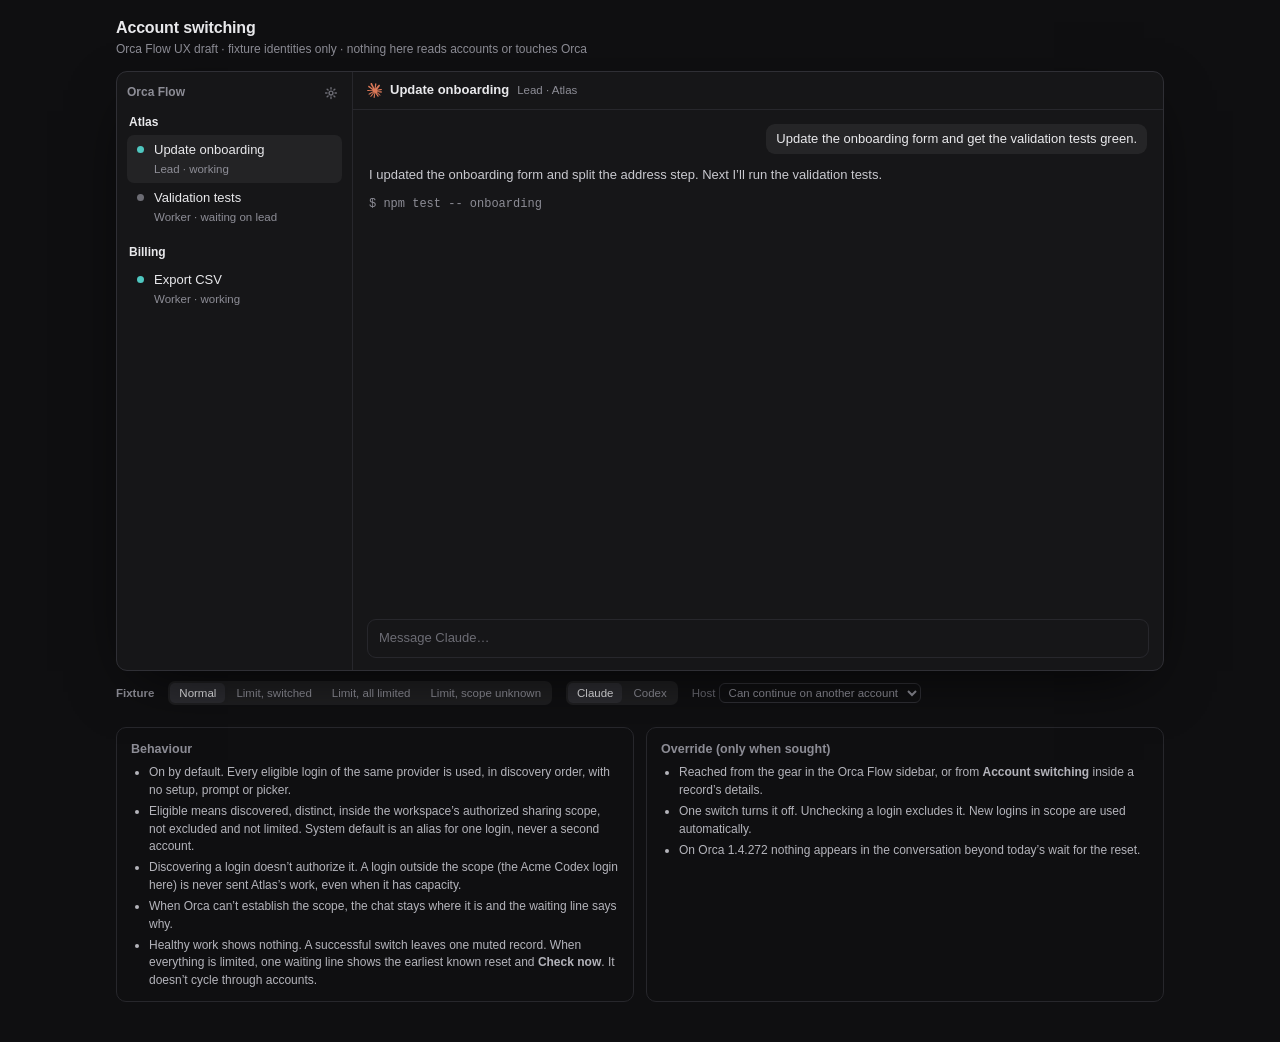
==== commit 73b6b96d: "Default account switching to every eligible login, with no account UI while work is healthy The prot" ====
--- a/docs/account-failover-prototype.html
+++ b/docs/account-failover-prototype.html
@@ -2,54 +2,42 @@
 <html lang="en">
 <meta charset="utf-8">
 <meta name="viewport" content="width=device-width,initial-scale=1">
-<title>Account backups · Orca Flow UX draft</title>
+<title>Account switching · Orca Flow UX draft</title>
 <!--
-  Disposable UX draft: choosing same-provider backup accounts for a workspace in Orca Flow.
+  Disposable UX draft: Orca Flow continuing a conversation on another same-provider account after a
+  usage limit. One flow, on by default, with no account UI while work is healthy.
   Standalone fixture. No account reads, auth, network, storage, host bridge or real sessions.
-  Identities are made up (*.example). Host constraints: docs/account-failover.md.
-  Open directly, or with ?placement=usage|settings|limit.
+  Identities are made up (*.example). Host constraints and contract: docs/account-failover.md.
+  Open directly, or with ?state=normal|switched|exhausted|scope&provider=Claude|Codex&host=ready|today.
 -->
 <style>
 :root {
   color-scheme: dark;
   --bg: #161618; --page: #0f0f11; --ink: #e9e9ec; --muted: #8d8d96; --faint: #6c6c74; --line: #27272c;
-  --hair: color-mix(in srgb, var(--ink) 10%, transparent); --fill: color-mix(in srgb, var(--ink) 8%, transparent);
+  --hair: color-mix(in srgb, var(--ink) 10%, transparent); --fill: color-mix(in srgb, var(--ink) 7%, transparent);
   --pop: #1e1e21; --card: color-mix(in srgb, var(--ink) 5.5%, var(--pop));
-  --ask: #8fb3ff; --warn: #e8b64c; --action: #4fc7c0; --danger: #ec6a52; --on: #0a84ff;
+  --ask: #8fb3ff; --warn: #e8b64c; --action: #4fc7c0; --on: #0a84ff;
   font: 13px/1.45 -apple-system, BlinkMacSystemFont, "Segoe UI", sans-serif;
 }
 * { box-sizing: border-box; }
 body { margin: 0; background: var(--page); color: var(--ink); }
 button, select, input { font: inherit; color: inherit; }
 button { cursor: pointer; background: none; border: 0; padding: 0; }
-button:disabled { cursor: default; opacity: .45; }
 :focus-visible { outline: 2px solid color-mix(in srgb, var(--ask) 80%, transparent); outline-offset: 2px; border-radius: 5px; }
-.wrap { max-width: 1120px; margin: 0 auto; padding: 16px 16px 40px; }
-
-/* Draft chrome: title, placement tabs, scenario controls. Not product UI. */
-.top { display: flex; flex-wrap: wrap; align-items: end; justify-content: space-between; gap: 10px 16px; margin-bottom: 10px; }
-.top h1 { margin: 0; font-size: 17px; letter-spacing: -.01em; }
+.wrap { max-width: 1080px; margin: 0 auto; padding: 16px 16px 40px; }
+.top { margin-bottom: 12px; }
+.top h1 { margin: 0; font-size: 16px; letter-spacing: -.01em; }
 .top p { margin: 2px 0 0; color: var(--muted); font-size: 12px; }
-.tabs { display: inline-flex; padding: 2px; gap: 2px; border-radius: 8px; background: var(--fill); }
-.tab { padding: 5px 11px; border-radius: 6px; color: var(--muted); white-space: nowrap; }
-.tab[aria-pressed="true"] { background: #2c2c31; color: var(--ink); font-weight: 600; }
-.tab .rec { margin-left: 6px; font-size: 10.5px; font-weight: 600; color: var(--action); }
-.controls { display: flex; flex-wrap: wrap; align-items: center; gap: 6px 12px; padding: 8px 10px; margin-bottom: 8px; border: 1px dashed #3a3a41; border-radius: 9px; font-size: 12px; color: var(--muted); }
-.controls label { display: inline-flex; align-items: center; gap: 5px; }
-.controls select { background: #222226; border: 1px solid #36363c; border-radius: 6px; padding: 3px 6px; }
-.controls .grow { flex: 1; }
-.btn { display: inline-flex; align-items: center; gap: 6px; padding: 4px 10px; border-radius: 6px; border: 1px solid #3a3a41; background: #26262a; white-space: nowrap; }
-.btn:hover:enabled { background: #303035; }
-.btn.primary { background: var(--on); border-color: transparent; color: #fff; font-weight: 600; }
-.btn.primary:hover:enabled { background: #2b95ff; }
-.placementNote { margin: 0 0 10px; color: var(--muted); font-size: 12.5px; }
-.placementNote b { color: var(--ink); font-weight: 600; }
-
-/* The Orca window mock */
-.window { position: relative; display: grid; grid-template-columns: 236px minmax(0, 1fr); grid-template-rows: minmax(0, 1fr) 26px; height: 620px;
+
+/* The Orca window: the thing being designed, so it gets the space */
+.window { position: relative; display: grid; grid-template-columns: 236px minmax(0, 1fr); height: 600px;
   border: 1px solid #2f2f35; border-radius: 11px; overflow: hidden; background: var(--bg); box-shadow: 0 20px 60px -20px #000c; }
 .flow { border-right: 1px solid var(--line); padding: 10px 10px 0; overflow: auto; }
-.flow h2 { margin: 0 0 10px; font-size: 12px; font-weight: 600; color: var(--muted); }
+.flowHead { display: flex; align-items: center; justify-content: space-between; margin: 0 0 10px; }
+.flowHead h2 { margin: 0; font-size: 12px; font-weight: 600; color: var(--muted); }
+.gear { width: 22px; height: 22px; display: grid; place-items: center; border-radius: 5px; color: var(--faint); }
+.gear:hover { color: var(--ink); background: var(--fill); }
+.gear svg { width: 14px; height: 14px; }
 .ws { margin-bottom: 12px; }
 .ws > b { display: block; font-size: 12px; margin: 0 0 4px 2px; }
 .card { display: grid; grid-template-columns: 14px minmax(0, 1fr); gap: 1px 6px; padding: 6px 7px; border-radius: 7px; }
@@ -57,17 +45,13 @@
 .card .dot { width: 7px; height: 7px; border-radius: 50%; margin: 5px 0 0 3px; background: var(--action); }
 .card .t { overflow: hidden; text-overflow: ellipsis; white-space: nowrap; }
 .card .s { grid-column: 2; font-size: 11.5px; color: var(--muted); overflow: hidden; text-overflow: ellipsis; white-space: nowrap; }
-.tone-warn .dot { background: var(--warn); } .tone-warn .s { color: var(--warn); }
-.tone-ask .dot { background: var(--ask); } .tone-ask .s { color: var(--ask); }
-.tone-move .dot { background: var(--action); } .tone-move .s { color: var(--action); }
-.tone-idle .dot { background: var(--faint); }
+.card.waiting .dot { background: var(--warn); } .card.waiting .s { color: var(--warn); }
+.card.idle .dot { background: var(--faint); }
 
 .pane { display: grid; grid-template-columns: minmax(0, 1fr); grid-template-rows: auto minmax(0, 1fr) auto; min-width: 0; }
 .phead { display: flex; align-items: center; gap: 8px; min-height: 38px; padding: 0 14px; border-bottom: 1px solid var(--line); }
 .phead .title { min-width: 0; font-weight: 600; white-space: nowrap; overflow: hidden; text-overflow: ellipsis; }
 .phead .role { font-size: 11.5px; color: var(--muted); white-space: nowrap; }
-.who { margin-left: auto; display: inline-flex; align-items: center; gap: 5px; max-width: 55%; padding: 2px 8px; border-radius: 999px; font-size: 11.5px; color: var(--muted); background: var(--fill); white-space: nowrap; overflow: hidden; text-overflow: ellipsis; }
-.who.moved { color: var(--action); background: color-mix(in srgb, var(--action) 12%, transparent); }
 .mark { display: inline-flex; flex: none; } .mark svg { width: 15px; height: 15px; } .codex { color: #c9d1d6; }
 .log { overflow: auto; padding: 14px 16px; display: grid; grid-template-columns: minmax(0, 1fr); align-content: start; gap: 12px; }
 .msg { color: #c9c9cf; max-width: 640px; }
@@ -75,206 +59,116 @@
 .tool { font: 12px ui-monospace, "SF Mono", Menlo, monospace; color: var(--muted); }
 .compose { margin: 0 14px 12px; padding: 9px 11px; border: 1px solid var(--line); border-radius: 9px; color: var(--faint); }
 
-/* Limit and continuation rows: one quiet line in the conversation, a card only when Orca needs an answer. */
-.ev { display: grid; grid-template-columns: 16px minmax(0, 1fr) auto; gap: 2px 8px; align-items: start; max-width: 680px; padding: 8px 10px; border-radius: 8px; background: var(--fill); }
-.ev .ic { width: 16px; height: 16px; margin-top: 1px; color: var(--muted); }
-.ev .ic svg { width: 16px; height: 16px; }
-.ev .main { min-width: 0; }
-.ev .sub { color: var(--muted); font-size: 12px; }
-.ev .side { color: var(--muted); font-size: 12px; white-space: nowrap; }
-.ev.warn .ic { color: var(--warn); }
-.ev.move .ic { color: var(--action); }
-.ev.quiet { background: none; padding-block: 2px; }
-.ev .acts { grid-column: 2 / -1; display: flex; flex-wrap: wrap; gap: 6px; margin-top: 6px; }
-.link { color: var(--ask); }
-.link:hover { text-decoration: underline; }
-.pulse { display: inline-block; width: 7px; height: 7px; border-radius: 50%; background: var(--action); margin-right: 6px; vertical-align: 1px; animation: p 1s ease-in-out infinite alternate; }
-@keyframes p { to { opacity: .25; } }
-@media (prefers-reduced-motion: reduce) { .pulse { animation: none; } }
-.ask { max-width: 560px; border: 1px solid color-mix(in srgb, var(--ask) 35%, var(--line)); border-radius: 10px; background: color-mix(in srgb, var(--ask) 5%, var(--bg)); padding: 11px 12px; display: grid; gap: 8px; }
-.ask h3 { margin: 0; font-size: 13px; font-weight: 600; display: flex; gap: 8px; align-items: center; }
-.ask h3 .ic { color: var(--warn); display: inline-flex; } .ask h3 svg { width: 16px; height: 16px; }
-.ask p { margin: 0; color: #c4c4ca; }
-.ask .opts { display: grid; border: 1px solid var(--hair); border-radius: 8px; overflow: hidden; }
-.opt { display: flex; align-items: center; gap: 9px; padding: 7px 10px; cursor: pointer; }
-.opt + .opt { border-top: 1px solid var(--hair); }
-.opt input { accent-color: var(--on); margin: 0; }
-.opt small, .brow small { display: block; color: var(--muted); font-size: 11.5px; }
-.opt .use { margin-left: auto; color: var(--muted); font-size: 11.5px; white-space: nowrap; }
-.ask .row { display: flex; flex-wrap: wrap; align-items: center; gap: 8px; }
-.check { display: inline-flex; align-items: center; gap: 7px; color: #c4c4ca; font-size: 12.5px; }
-.check input { accent-color: var(--on); margin: 0; }
-.details { grid-column: 2 / -1; margin: 6px 0 2px; display: grid; grid-template-columns: max-content minmax(0, 1fr); gap: 3px 12px; font-size: 12px; }
-.details dt { color: var(--muted); } .details dd { margin: 0; }
+/* The only two things this feature ever adds to a conversation */
+.record { display: flex; flex-wrap: wrap; align-items: baseline; gap: 2px 8px; max-width: 680px; font-size: 12px; color: var(--muted); }
+.record .ic { color: var(--action); display: inline-flex; align-self: center; } .record svg, .waitline svg { width: 14px; height: 14px; }
+.record b { color: #c9c9cf; font-weight: 500; }
+.waitline { display: grid; grid-template-columns: 16px minmax(0, 1fr) auto; gap: 2px 8px; align-items: start; max-width: 680px; padding: 8px 10px; border-radius: 8px; background: var(--fill); }
+.waitline .ic { color: var(--warn); margin-top: 1px; display: inline-flex; }
+.waitline .sub { color: var(--muted); font-size: 12px; }
+.btn { display: inline-flex; align-items: center; padding: 3px 10px; border-radius: 6px; border: 1px solid #3a3a41; background: #26262a; white-space: nowrap; font-size: 12px; }
+.btn:hover { background: #303035; }
+.link { color: var(--ask); font-size: 12px; } .link:hover { text-decoration: underline; }
+.details { flex-basis: 100%; margin: 4px 0 0 22px; display: grid; grid-template-columns: max-content minmax(0, 1fr); gap: 3px 12px; }
+.details dt { color: var(--faint); } .details dd { margin: 0; color: #c4c4ca; }
 .ok { color: var(--action); }
 
-/* Status bar and the Usage picker (modelled on Orca's Claude status-bar menu) */
-.statusbar { grid-column: 1 / -1; display: flex; align-items: center; gap: 4px; padding: 0 8px; border-top: 1px solid var(--line); font-size: 11.5px; color: var(--muted); background: #141416; }
-.statusbar .sp { flex: 1; }
-.sbi { display: inline-flex; align-items: center; gap: 5px; height: 20px; padding: 0 7px; border-radius: 5px; }
-.sbi:hover, .sbi[aria-expanded="true"] { background: var(--fill); color: var(--ink); }
-.sbi .mark svg { width: 12px; height: 12px; }
-.overlay { position: absolute; inset: 0; pointer-events: none; }
-.overlay > * { pointer-events: auto; }
-.pop { position: absolute; right: 8px; bottom: 32px; width: min(440px, calc(100% - 16px)); max-height: calc(100% - 44px); overflow: auto;
-  background: var(--pop); border: 1px solid var(--hair); border-radius: 10px; box-shadow: 0 16px 40px -10px #000d; padding: 6px 0; }
-.pop-h { display: flex; align-items: center; gap: 7px; padding: 6px 14px 8px; font-weight: 600; }
-.pop-h .meta { margin-left: auto; font-weight: 400; font-size: 11.5px; color: var(--muted); }
-.pop-sec { display: flex; justify-content: space-between; padding: 6px 14px 3px; font-size: 11px; font-weight: 600; color: var(--muted); }
-.pop-sec .cols { display: flex; gap: 6px; font-weight: 500; } .pop-sec .cols span { width: 72px; text-align: right; }
-.arow { display: flex; align-items: center; gap: 10px; padding: 6px 14px; min-height: 36px; }
-.arow .tick { width: 14px; flex: none; color: var(--ink); } .arow .tick svg { width: 14px; height: 14px; }
-.arow .who2 { min-width: 0; flex: 1; } .arow .who2 b { font-weight: 500; display: block; overflow: hidden; text-overflow: ellipsis; white-space: nowrap; }
-.arow .who2 small { display: block; color: var(--muted); font-size: 11px; }
-.tag { display: inline-block; margin-left: 6px; padding: 0 6px; border-radius: 999px; font-size: 10.5px; font-weight: 600; color: var(--action); background: color-mix(in srgb, var(--action) 13%, transparent); vertical-align: 1px; }
-.meters { display: flex; gap: 6px; flex: none; }
-.meter { width: 72px; display: flex; align-items: center; gap: 5px; font-size: 11px; color: var(--muted); font-variant-numeric: tabular-nums; }
-.meter i { flex: 1; height: 4px; border-radius: 4px; background: #333338; overflow: hidden; }
-.meter i b { display: block; height: 100%; background: #bfbfc6; }
-.meter.hot i b { background: var(--warn); } .meter.full i b { background: var(--danger); }
-.pop-item { display: block; width: 100%; text-align: left; padding: 6px 14px 6px 38px; color: var(--ink); }
-.pop-item:hover { background: var(--fill); }
-.pop hr { border: 0; border-top: 1px solid var(--hair); margin: 6px 0; }
-.wsrow { display: flex; align-items: center; gap: 10px; width: 100%; padding: 7px 14px; text-align: left; }
-.wsrow:hover { background: var(--fill); }
-.wsrow .v { margin-left: auto; color: var(--muted); white-space: nowrap; }
-.editor { padding: 2px 14px 10px; display: grid; gap: 8px; }
-.editor p { margin: 0; color: #c4c4ca; font-size: 12.5px; }
-.editor .acts { display: flex; justify-content: flex-end; gap: 6px; }
-
-/* Backup list, shared by the Usage editor and Settings */
-.blist { display: grid; border: 1px solid var(--hair); border-radius: 9px; overflow: hidden; background: var(--card); }
-.brow { position: relative; display: flex; align-items: center; gap: 9px; min-height: 40px; padding: 5px 8px 5px 10px; }
-.brow + .brow::before { content: ""; position: absolute; top: 0; left: 10px; right: 0; height: 1px; background: var(--hair); }
-.brow input { accent-color: var(--on); margin: 0; width: 15px; height: 15px; flex: none; }
-.brow .nm { min-width: 0; flex: 1; } .brow .nm b { font-weight: 500; }
-.brow .ord { display: flex; gap: 2px; }
-.brow .ord button { width: 22px; height: 22px; border-radius: 5px; display: grid; place-items: center; color: var(--muted); }
-.brow .ord button:hover:enabled { background: var(--fill); color: var(--ink); }
-.brow .ord svg { width: 12px; height: 12px; }
-.brow .n { width: 16px; text-align: center; font-size: 11px; color: var(--muted); font-variant-numeric: tabular-nums; }
-.brow .warnTxt { color: var(--warn); }
-.empty { padding: 11px 12px; color: #c4c4ca; font-size: 12.5px; }
-.consent { font-size: 12px; color: var(--muted); margin: 0; }
-.consent.on { color: #c4c4ca; }
-.sgrp .consent { padding: 0 10px; }
-
-/* Settings, in Orca Flow's System Settings layout */
+#overlay { position: absolute; inset: 0; pointer-events: none; }
+#overlay > * { pointer-events: auto; }
+/* Quiet override: reached only from the Flow settings gear or a record's details */
 .scrim { position: absolute; inset: 0; display: grid; place-items: center; padding: 12px; background: #0008; }
-.sdlg { width: min(720px, 100%); height: min(540px, 100%); display: grid; grid-template-rows: 38px minmax(0, 1fr); background: var(--pop); border: 1px solid var(--hair); border-radius: 12px; overflow: hidden; box-shadow: 0 22px 56px -12px #000a; }
-.shead { position: relative; display: flex; align-items: center; justify-content: center; border-bottom: 1px solid var(--hair); background: color-mix(in srgb, var(--ink) 4%, var(--pop)); font-weight: 600; }
-.sx { position: absolute; left: 10px; top: 9px; width: 20px; height: 20px; border-radius: 50%; display: grid; place-items: center; color: var(--muted); background: var(--fill); }
-.sx svg { width: 10px; height: 10px; }
-.sbody { display: grid; grid-template-columns: 186px minmax(0, 1fr); min-height: 0; }
-.snav { background: color-mix(in srgb, var(--ink) 4%, var(--pop)); border-right: 1px solid var(--hair); padding: 8px; display: grid; align-content: start; gap: 1px; }
-.snav span { display: flex; align-items: center; gap: 8px; padding: 4px 8px 4px 5px; border-radius: 6px; white-space: nowrap; color: var(--muted); }
-.snav span.cur { background: color-mix(in srgb, var(--ink) 13%, transparent); color: var(--ink); font-weight: 500; }
-.snav i { width: 18px; height: 18px; border-radius: 5px; flex: none; }
-.spage { padding: 14px 18px 18px; display: grid; align-content: start; gap: 14px; overflow: auto; }
-.spage h3 { margin: 0; font-size: 15px; font-weight: 650; }
-.sgrp { display: grid; gap: 5px; }
-.sgh { margin: 0; padding: 0 10px; font-size: 12px; font-weight: 600; color: var(--muted); display: flex; align-items: center; gap: 6px; }
-.srow { display: flex; align-items: center; gap: 10px; min-height: 38px; padding: 5px 10px 5px 12px; background: var(--card); border: 1px solid var(--hair); border-radius: 9px; }
-.srow select { background: var(--fill); border: 0; border-radius: 6px; padding: 3px 6px; margin-left: auto; }
-.sfoot { margin: 0; padding: 0 10px; font-size: 11.5px; color: var(--muted); }
-
-/* Draft notes: reviewer annotations, never shipped */
-.anno { max-width: 680px; padding: 6px 9px; border: 1px dashed #4a4a52; border-radius: 7px; font-size: 11.5px; color: #a9a9b1; }
-.anno::before { content: "Draft note · "; font-weight: 600; color: #c9c9cf; }
-body.noNotes .anno { display: none; }
-
-.notes { margin-top: 18px; display: grid; grid-template-columns: repeat(auto-fit, minmax(260px, 1fr)); gap: 12px; }
-.notes section { padding: 12px 14px; border: 1px solid var(--line); border-radius: 10px; background: #141416; }
-.notes h2 { margin: 0 0 6px; font-size: 13px; }
-.notes ul { margin: 0; padding-left: 18px; color: #c4c4ca; font-size: 12.5px; }
+.sheet { width: min(460px, 100%); max-height: 100%; overflow: auto; background: var(--pop); border: 1px solid var(--hair); border-radius: 12px; box-shadow: 0 22px 56px -12px #000a; padding: 14px 16px 16px; display: grid; gap: 12px; }
+.sheet header { display: flex; align-items: center; justify-content: space-between; }
+.sheet h3 { margin: 0; font-size: 14px; }
+.x { width: 22px; height: 22px; border-radius: 50%; display: grid; place-items: center; color: var(--muted); background: var(--fill); }
+.x svg { width: 10px; height: 10px; }
+.srow { display: flex; align-items: center; gap: 10px; min-height: 38px; padding: 6px 12px; background: var(--card); border: 1px solid var(--hair); border-radius: 9px; }
+.srow span { flex: 1; }
+.switch { position: relative; width: 32px; height: 19px; flex: none; }
+.switch input { position: absolute; inset: 0; opacity: 0; margin: 0; cursor: pointer; }
+.switch i { position: absolute; inset: 0; border-radius: 999px; background: #3a3a40; transition: background .15s; pointer-events: none; }
+.switch i::after { content: ""; position: absolute; top: 2px; left: 2px; width: 15px; height: 15px; border-radius: 50%; background: #fff; transition: transform .15s; }
+.switch input:checked + i { background: var(--on); } .switch input:checked + i::after { transform: translateX(13px); }
+.switch input:focus-visible + i { outline: 2px solid var(--ask); outline-offset: 2px; }
+.grp { display: grid; gap: 5px; }
+.gh { margin: 0; padding: 0 4px; font-size: 12px; font-weight: 600; color: var(--muted); display: flex; align-items: center; gap: 6px; }
+.list { border: 1px solid var(--hair); border-radius: 9px; overflow: hidden; background: var(--card); }
+.acc { position: relative; display: flex; align-items: center; gap: 9px; min-height: 38px; padding: 5px 12px; }
+.acc + .acc::before { content: ""; position: absolute; top: 0; left: 12px; right: 0; height: 1px; background: var(--hair); }
+.acc input { accent-color: var(--on); margin: 0; width: 15px; height: 15px; flex: none; }
+.acc small { display: block; color: var(--muted); font-size: 11.5px; }
+.acc.out { color: var(--faint); } .acc.out .slot { width: 15px; flex: none; }
+.dim { opacity: .45; pointer-events: none; }
+.foot { margin: 0; font-size: 11.5px; color: var(--muted); }
+
+/* Fixture controls: deliberately small and below the window */
+.fixture { margin-top: 10px; display: flex; flex-wrap: wrap; align-items: center; gap: 6px 14px; font-size: 11.5px; color: var(--faint); }
+.fixture b { font-weight: 600; color: var(--muted); }
+.seg { display: inline-flex; flex-wrap: wrap; max-width: 100%; padding: 2px; gap: 2px; border-radius: 7px; background: var(--fill); }
+.seg button { padding: 2px 9px; border-radius: 5px; color: var(--muted); white-space: nowrap; }
+.seg button[aria-pressed="true"] { background: #2c2c31; color: var(--ink); }
+.fixture select { background: transparent; border: 1px solid #2f2f35; border-radius: 6px; padding: 2px 5px; color: var(--muted); }
+.notes { margin-top: 22px; display: grid; grid-template-columns: repeat(auto-fit, minmax(280px, 1fr)); gap: 12px; }
+.notes section { padding: 12px 14px; border: 1px solid var(--line); border-radius: 10px; }
+.notes h2 { margin: 0 0 6px; font-size: 12.5px; color: var(--muted); }
+.notes ul { margin: 0; padding-left: 18px; color: #b4b4bb; font-size: 12px; }
 .notes li + li { margin-top: 4px; }
-.notes .lead { margin: 0 0 6px; color: #c4c4ca; font-size: 12.5px; }
 
 @media (max-width: 720px) {
-  .tabs { display: flex; flex-wrap: wrap; width: 100%; }
-  .tab { flex: 1 1 auto; padding: 5px 8px; font-size: 12px; }
-  .window { grid-template-columns: minmax(0, 1fr); height: 680px; }
+  .window { grid-template-columns: minmax(0, 1fr); height: 640px; }
   .flow { display: none; }
   .phead .role { display: none; }
-  .sbody { grid-template-columns: minmax(0, 1fr); }
-  .snav { display: none; }
-  .meters .meter:first-child { display: none; } .pop-sec .cols span:first-child { display: none; }
-}
+}
+@media (prefers-reduced-motion: reduce) { .switch i, .switch i::after { transition: none; } }
 </style>
 <body>
 <div class="wrap">
   <header class="top">
-    <div>
-      <h1>Account backups for a workspace</h1>
-      <p>Orca Flow UX draft · fixture identities only · nothing here reads accounts or touches Orca</p>
-    </div>
-    <div class="tabs" id="tabs" aria-label="Placement"></div>
+    <h1>Account switching</h1>
+    <p>Orca Flow UX draft · fixture identities only · nothing here reads accounts or touches Orca</p>
   </header>
-
-  <section class="controls" aria-label="Scenario controls">
-    <label>Provider <select id="provider"><option>Claude</option><option>Codex</option></select></label>
-    <label>Signed in <select id="roster">
-      <option value="all">All fixture accounts</option>
-      <option value="one">One login</option>
-      <option value="none">No managed accounts</option>
-      <option value="resigned">A backup signed in again as someone else</option>
-    </select></label>
-    <label>Limit <select id="limit">
-      <option value="account">Account limit</option>
-      <option value="org">Organization limit</option>
-      <option value="all">Every allowed account limited</option>
-      <option value="retry">Temporary error (HTTP 429)</option>
-      <option value="unknown">Limit scope unknown</option>
-      <option value="model">Backup lacks the model</option>
-      <option value="unconfirmed">Move not confirmed</option>
-    </select></label>
-    <label>Host <select id="host">
-      <option value="ready">Supports continuing on an account</option>
-      <option value="today">Orca 1.4.272 (today)</option>
-    </select></label>
-    <label><input type="checkbox" id="notes" checked> Draft notes</label>
-    <span class="grow"></span>
-    <button class="btn primary" id="trigger">Trigger limit</button>
-    <button class="btn" id="reset">Reset</button>
-  </section>
-
-  <p class="placementNote" id="placementNote"></p>
 
   <div class="window" id="window">
     <aside class="flow" id="flow" aria-label="Orca Flow sidebar (mock)"></aside>
     <section class="pane" id="pane" aria-label="Agent conversation (mock)"></section>
-    <footer class="statusbar" id="statusbar"></footer>
-    <div class="overlay" id="overlay"></div>
+    <div id="overlay"></div>
+  </div>
+
+  <div class="fixture" aria-label="Fixture controls">
+    <b>Fixture</b>
+    <span class="seg" id="states" role="group" aria-label="State">
+      <button data-state="normal">Normal</button>
+      <button data-state="switched">Limit, switched</button>
+      <button data-state="exhausted">Limit, all limited</button>
+      <button data-state="scope">Limit, scope unknown</button>
+    </span>
+    <span class="seg" id="providers" role="group" aria-label="Provider">
+      <button data-provider="Claude">Claude</button>
+      <button data-provider="Codex">Codex</button>
+    </span>
+    <label>Host <select id="host">
+      <option value="ready">Can continue on another account</option>
+      <option value="today">Orca 1.4.272 (today)</option>
+    </select></label>
   </div>
 
   <div class="notes">
     <section>
-      <h2>Recommendation</h2>
-      <p class="lead"><b>Ask at the first limit. Manage in workspace settings. In Usage, show only status.</b></p>
+      <h2>Behaviour</h2>
       <ul>
-        <li>The first limit is when the cost is real. The person can see which conversation would move, to which login, and that the login will receive its history. Nothing is set up beforehand, so there are no groups by default.</li>
-        <li><b>Continue on …</b> applies once. <b>Do this automatically for Atlas</b> creates the workspace group. It is off by default.</li>
-        <li>Workspace settings is the lasting home. It shows both providers per workspace, with order, revoking and re-approving. Every continuation receipt links there.</li>
-        <li>No consent control in the Usage menu. Clicking an account row there changes the host default for new launches, so a workspace checkbox next to it suggests the wrong scope. Usage shows only which account Atlas is using now.</li>
+        <li>On by default. Every eligible login of the same provider is used, in discovery order, with no setup, prompt or picker.</li>
+        <li>Eligible means discovered, distinct, inside the workspace’s authorized sharing scope, not excluded and not limited. System default is an alias for one login, never a second account.</li>
+        <li>Discovering a login doesn’t authorize it. A login outside the scope (the Acme Codex login here) is never sent Atlas’s work, even when it has capacity.</li>
+        <li>When Orca can’t establish the scope, the chat stays where it is and the waiting line says why.</li>
+        <li>Healthy work shows nothing. A successful switch leaves one muted record. When everything is limited, one waiting line shows the earliest known reset and <b>Check now</b>. It doesn’t cycle through accounts.</li>
       </ul>
     </section>
     <section>
-      <h2>Same in every placement</h2>
+      <h2>Override (only when sought)</h2>
       <ul>
-        <li>Consent is per managed login, never per System default. System default appears only as a note on the login it currently points to (“also System default”).</li>
-        <li>A temporary error never changes accounts. An unknown limit scope keeps the work in place. An organization limit skips the logins in that organization.</li>
-        <li>Each login is tried at most once per limit. When none is left, there is one waiting line with the earliest reset and <b>Check now</b>.</li>
-        <li>Continuation status is one line in the conversation, a subtitle on the Flow card and an “Atlas” tag in Usage. Proof (account, session, model, role) appears under <b>Details</b>.</li>
-        <li>On Orca 1.4.272 nothing new appears. Work continues in its conversation after the reset.</li>
-      </ul>
-    </section>
-    <section>
-      <h2>Open for the user</h2>
-      <ul>
-        <li>Placement: pick one of the three, or use the recommended mix.</li>
-        <li>Should work move back to the original login after its reset? The contract doesn’t say, and the draft promises nothing.</li>
-        <li>Should <b>Do this automatically</b> start checked once the person has picked the same backup twice?</li>
-        <li>Unattended workers: is a “Needs you” card enough, or should the coordinator also get mail?</li>
+        <li>Reached from the gear in the Orca Flow sidebar, or from <b>Account switching</b> inside a record’s details.</li>
+        <li>One switch turns it off. Unchecking a login excludes it. New logins in scope are used automatically.</li>
+        <li>On Orca 1.4.272 nothing appears in the conversation beyond today’s wait for the reset.</li>
       </ul>
     </section>
   </div>
@@ -287,451 +181,170 @@
 const svg = d => `<svg viewBox="0 0 16 16" fill="none" stroke="currentColor" stroke-width="1.6" stroke-linecap="round" stroke-linejoin="round" aria-hidden="true">${d}</svg>`
 const I = {
   pause: svg('<circle cx="8" cy="8" r="6"/><path d="M6.5 5.8v4.4M9.5 5.8v4.4"/>'),
-  move: svg('<path d="M3 5.5h8.5M9 3l2.5 2.5L9 8M13 10.5H4.5M7 8l-2.5 2.5L7 13"/>'),
-  retry: svg('<path d="M12.5 8a4.5 4.5 0 1 1-1.3-3.2M12.5 3v2.5H10"/>'),
-  tick: svg('<path d="M3.5 8.5l3 3 6-7"/>'),
-  up: svg('<path d="M4 10l4-4 4 4"/>'),
-  down: svg('<path d="M4 6l4 4 4-4"/>'),
-  close: svg('<path d="M4.5 4.5l7 7M11.5 4.5l-7 7"/>'),
-  chev: svg('<path d="M6 4l4 4-4 4"/>')
+  swap: svg('<path d="M3 5.5h8.5M9 3l2.5 2.5L9 8M13 10.5H4.5M7 8l-2.5 2.5L7 13"/>'),
+  gear: svg('<circle cx="8" cy="8" r="2.2"/><path d="M8 1.8v1.6M8 12.6v1.6M1.8 8h1.6M12.6 8h1.6M3.6 3.6l1.1 1.1M11.3 11.3l1.1 1.1M3.6 12.4l1.1-1.1M11.3 4.7l1.1-1.1"/>'),
+  close: svg('<path d="M4.5 4.5l7 7M11.5 4.5l-7 7"/>')
 }
 const esc = s => String(s).replace(/[&<>"]/g, c => ({ '&': '&amp;', '<': '&lt;', '>': '&gt;', '"': '&quot;' }[c]))
 const $ = id => document.getElementById(id)
 
-// ---- Fixture: two Claude logins (the first also backs System default) and three Codex accounts.
+// ---- Fixture. Atlas is authorized to share context within the Studio organization.
+// Discovery reports what Orca can see, including the System default alias; scope decides eligibility.
+const SCOPE = 'Studio'
 const FIX = {
   Claude: {
-    model: 'Opus 5.5 · High', fallback: 'Sonnet 5.5 · High',
-    accounts: [
-      { id: 'c1', email: 'dev@studio.example', org: 'Studio', five: 96, week: 71, reset: '3:45 PM', at: 945, systemDefault: true },
-      { id: 'c2', email: 'me@home.example', org: 'Personal', five: 12, week: 30, reset: '6:10 PM', at: 1090, resigned: 'other@home.example' }
+    model: 'Opus 5.5 · High',
+    discovered: [
+      { id: 'sd', alias: 'c1', label: 'System default' },
+      { id: 'c1', email: 'dev@studio.example', org: 'Studio', reset: '3:45 PM', at: 945 },
+      { id: 'c2', email: 'qa@studio.example', org: 'Studio', reset: '6:10 PM', at: 1090 }
     ]
   },
   Codex: {
-    model: 'GPT-6 Luna · xhigh', fallback: 'GPT-6 Luna · high',
-    accounts: [
-      { id: 'x1', email: 'dev@studio.example', org: 'Studio', five: 92, week: 64, reset: '4:20 PM', at: 980 },
-      { id: 'x2', email: 'ops@studio.example', org: 'Studio', five: 38, week: 22, reset: '5:05 PM', at: 1025 },
-      { id: 'x3', email: 'me@home.example', org: 'Personal', five: 7, week: 15, reset: '7:30 PM', at: 1170, resigned: 'other@home.example' }
+    model: 'GPT-6 Luna · xhigh',
+    discovered: [
+      { id: 'x1', email: 'dev@studio.example', org: 'Studio', reset: '4:20 PM', at: 980 },
+      { id: 'x2', email: 'ops@studio.example', org: 'Studio', reset: '5:05 PM', at: 1025 },
+      { id: 'x3', email: 'contractor@acme.example', org: 'Acme', reset: '2:30 PM', at: 870 }
     ]
   }
 }
-const PLACEMENTS = [
-  { id: 'usage', label: 'Usage menu', note: '<b>Usage menu:</b> set up backups next to the meters people open when they are close to a limit. The menu covers the whole host. This one row covers only the workspace.' },
-  { id: 'settings', label: 'Workspace settings', note: '<b>Workspace settings:</b> a page in Orca Flow’s Settings with both providers, per workspace. Easy to review and revoke, but hard to discover before a limit.' },
-  { id: 'limit', label: 'First limit', rec: true, note: '<b>First limit:</b> nothing to set up beforehand. When a login is limited and another one exists, the conversation asks once and can remember the answer for the workspace. Settings remains where it is managed.' }
-]
-const WORKSPACES = ['Atlas', 'Billing']
-
-// ---- State
-const S = {
-  placement: 'limit', provider: 'Claude', roster: 'all', limit: 'account', host: 'ready',
-  groups: {},          // "workspace|provider" -> ordered managed IDs the person allowed
-  reapproved: {},      // provider -> true once a re-signed login is allowed again
-  current: {},         // provider -> managed ID the Atlas conversation runs on
-  tried: new Set(),    // IDs tried for this limit
-  incident: null, overlay: null, usageDraft: null, settingsWs: 'Atlas', details: false, timer: 0
-}
-const P = () => S.provider
-const gkey = (ws, p) => ws + '|' + p
-const group = (p, ws = 'Atlas') => (S.groups[gkey(ws, p)] ||= [])
-function roster(p) {
-  const base = FIX[p].accounts
-  const list = S.roster === 'none' ? [] : S.roster === 'one' ? base.slice(0, 1) : base
-  return list.map(a => (S.roster === 'resigned' && a.resigned ? { ...a, email: a.resigned, was: a.email, changed: true } : a))
-}
-const acct = (p, id) => roster(p).find(a => a.id === id)
-const invalid = (p, a) => !!a.changed && !S.reapproved[p]
-const validMembers = (p, ws = 'Atlas') => group(p, ws).map(id => acct(p, id)).filter(a => a && !invalid(p, a))
-const isOn = (p, ws = 'Atlas') => validMembers(p, ws).length >= 2
-const atlasAcct = p => acct(p, S.current[p]) || roster(p)[0] || null
-const ready = () => S.host === 'ready'
-const detail = (p, a) => a.org + (p === 'Claude' && a.systemDefault ? ' · also System default' : '')
-const orgExcluded = (a, src) => S.limit === 'org' && a.org === src.org
-
-// ---- Incident logic (mirrors the contract in docs/account-failover.md)
-function trigger() {
-  clearTimeout(S.timer)
-  const p = P(), src = atlasAcct(p)
-  S.overlay = null; S.details = false
-  const reset = src ? src.reset : '3:45 PM'
-  if (!ready()) return set({ kind: 'wait', from: src?.email, reset, why: 'today' })
-  if (S.limit === 'retry') return set({ kind: 'retry', from: src?.email })
-  if (!src) return set({ kind: 'wait', reset, why: 'none' })
-  if (S.limit === 'unknown') return set({ kind: 'unknown', from: src.email })
-  S.tried.add(src.id)
-  if (S.limit === 'all') return set(roster(p).length < 2 ? { kind: 'wait', from: src.email, reset, why: 'insufficient' } : exhausted(p, src))
-  const skipped = roster(p).filter(a => a.id !== src.id && orgExcluded(a, src)).map(a => a.email)
-  const allowed = validMembers(p).some(a => a.id === src.id)
-    ? validMembers(p).filter(a => !S.tried.has(a.id) && !orgExcluded(a, src)) : []
-  if (allowed.length) {
-    if (S.limit === 'model') return set({ kind: 'askModel', from: src.email, to: allowed[0], reset, skipped })
-    return move(src, allowed[0], { skipped })
+
+const S = { state: 'normal', provider: 'Claude', host: 'ready', on: true, excluded: new Set(), sheet: false, details: false, checked: false }
+
+// Distinct logins, with System default collapsed onto the login it points to.
+function logins(p) {
+  const d = FIX[p].discovered
+  return d.filter(a => !a.alias).map(a => ({ ...a, systemDefault: d.some(x => x.alias === a.id) }))
+}
+const scopeKnown = () => S.state !== 'scope'
+const inScope = a => scopeKnown() && a.org === SCOPE
+const eligible = p => logins(p).filter(a => inScope(a) && !S.excluded.has(a.id))
+const source = p => logins(p)[0]   // the login this conversation started on
+
+// What the conversation shows for the chosen fixture state.
+function outcome() {
+  const p = S.provider, src = source(p)
+  if (S.state === 'normal') return null
+  if (S.host === 'today') return { kind: 'wait', head: `${src.email} reached its usage limit`, sub: `This chat continues here after the reset.`, reset: src.reset }
+  if (S.state === 'scope') return { kind: 'wait', head: `${src.email} reached its usage limit`, sub: `Orca couldn’t confirm which accounts may receive Atlas’s work, so this chat stays here.`, reset: src.reset }
+  if (!S.on) return { kind: 'wait', head: `${src.email} reached its usage limit`, sub: `Account switching is off, so this chat continues here after the reset.`, reset: src.reset }
+  const others = eligible(p).filter(a => a.id !== src.id)
+  if (S.state === 'switched') {
+    if (others.length) return { kind: 'switched', from: src, to: others[0] }
+    return { kind: 'wait', head: `${src.email} reached its usage limit`, sub: `No other ${p} account can take Atlas’s work, so this chat continues here after the reset.`, reset: src.reset }
   }
-  const others = roster(p).filter(a => a.id !== src.id && !S.tried.has(a.id) && !orgExcluded(a, src))
-  if (!others.length) return set(S.tried.size > 1 || skipped.length ? exhausted(p, src, skipped) : { kind: 'wait', from: src.email, reset, why: 'insufficient' })
-  if (S.placement === 'limit') return set({ kind: 'ask', from: src.email, reset, options: others.map(a => a.id), pick: others[0].id, always: false, skipped })
-  set({ kind: 'wait', from: src.email, reset, why: 'pointer' })
-}
-function exhausted(p, src, skipped = []) {
-  // Accounts covered by the same organization limit reset with the source, so they are not listed separately.
-  const pool = (isOn(p) ? validMembers(p) : roster(p).filter(a => S.tried.has(a.id) || S.limit === 'all'))
-    .filter(a => a.id === src.id || !orgExcluded(a, src))
-  const earliest = [...pool].sort((a, b) => a.at - b.at)[0] || src
-  return { kind: 'exhausted', scoped: isOn(p), from: src.email, earliest: earliest.email, reset: earliest.reset, others: pool.filter(a => a !== earliest).map(a => `${a.email} at ${a.reset}`), skipped }
-}
-function move(src, target, extra = {}) {
-  const p = P()
-  set({ kind: 'moving', from: src.email, to: target.email, ...extra })
-  S.timer = setTimeout(() => {
-    S.tried.add(target.id)
-    if (S.limit === 'unconfirmed' && !extra.retried) {
-      const next = validMembers(p).find(a => !S.tried.has(a.id) && !orgExcluded(a, src))
-      if (next) return move(src, next, { ...extra, retried: true, failed: target.email })
-      return set({ kind: 'unconfirmed', from: src.email, to: target.email, reset: src.reset })
-    }
-    S.current[p] = target.id
-    set({ kind: 'continued', from: src.email, to: target.email, reset: src.reset, ...extra })
-  }, 1100)
-}
-function set(incident) { S.incident = incident; render() }
-
-// ---- Pieces
-function meter(v) { return `<span class="meter ${v >= 95 ? 'full' : v >= 80 ? 'hot' : ''}"><i><b style="width:${v}%"></b></i>${v}%</span>` }
-
-function backupList(p, ids, ctx) {
-  // ids: the ordered allowed list being edited. Checked rows first, in order; then the rest.
-  const list = roster(p)
-  if (list.length < 2) return `<div class="blist"><div class="empty">${insufficient(p)}</div></div>`
-  const on = a => ids.includes(a.id) && (ctx === 'draft' || !invalid(p, a))
-  const checked = ids.map(id => list.find(a => a.id === id)).filter(a => a && on(a))
-  const rest = list.filter(a => !checked.includes(a))
-  const now = atlasAcct(p)
-  const rows = [...checked, ...rest].map(a => {
-    const c = checked.includes(a), pos = checked.indexOf(a)
-    const wasMember = !c && a.changed && group(p, ctx === 'draft' ? 'Atlas' : S.settingsWs).includes(a.id)
-    const sub = wasMember
-      ? `<small class="warnTxt">Signed in again as a different account (was ${esc(a.was)}). Check to allow it again.</small>`
-      : `<small>${esc(detail(p, a))}${ctx !== 'draft' && S.settingsWs !== 'Atlas' ? '' : a.id === now?.id ? ' · Atlas uses this now' : ''}</small>`
-    const ord = checked.length > 1 && c
-      ? `<span class="ord"><button data-up="${a.id}" data-ctx="${ctx}" data-p="${p}" ${pos === 0 ? 'disabled' : ''} aria-label="Move ${esc(a.email)} up">${I.up}</button><button data-down="${a.id}" data-ctx="${ctx}" data-p="${p}" ${pos === checked.length - 1 ? 'disabled' : ''} aria-label="Move ${esc(a.email)} down">${I.down}</button></span>`
-      : ''
-    return `<label class="brow"><span class="n">${c && checked.length > 1 ? pos + 1 : ''}</span><input type="checkbox" data-toggle="${a.id}" data-ctx="${ctx}" data-p="${p}" data-k="${ctx}-${a.id}" ${c ? 'checked' : ''}><span class="nm"><b>${esc(a.email)}</b>${sub}</span>${ord}</label>`
-  })
-  return `<div class="blist">${rows.join('')}</div>${consent(p, checked)}`
-}
-function insufficient(p) {
-  if (S.roster === 'none') return `No ${p} accounts are signed in to Orca. <button class="link" data-act="addAccount">Add account…</button>`
-  return (p === 'Claude'
-    ? 'Only one Claude login is signed in. System default is that same login, so there is no other account to continue on.'
-    : 'Only one Codex account is signed in.') + ` <button class="link" data-act="addAccount">Add another account…</button>`
-}
-function consent(p, checked) {
-  if (checked.length < 2) return `<p class="consent">${checked.length ? 'Check one more account to turn this on.' : 'Off. Work waits for the reset.'}</p>`
-  const orgs = [...new Set(checked.map(a => a.org))]
-  return `<p class="consent on">When one reaches its limit, work continues in the same conversation on the next account in this order. Each checked account receives the conversation’s history${orgs.length > 1 ? `, including across ${orgs.map(esc).join(' and ')}` : ''}.</p>`
-}
-
-// ---- Flow sidebar
-function flowHTML() {
-  const i = S.incident, p = P()
-  let tone = '', sub = 'Lead · working'
-  if (i) {
-    const k = i.kind
-    if (k === 'moving') { tone = 'tone-move'; sub = `Moving to ${i.to}…` }
-    else if (k === 'continued') { tone = 'tone-move'; sub = `On ${i.to} · after a limit` }
-    else if (k === 'ask' || k === 'askModel') { tone = 'tone-ask'; sub = 'Needs you · account limit' }
-    else if (k === 'retry') { tone = 'tone-idle'; sub = 'Lead · retrying' }
-    else if (k === 'unknown') { tone = 'tone-warn'; sub = 'Waiting · reset unknown' }
-    else { tone = 'tone-warn'; sub = `Waiting · resets ${i.reset}` }
-  }
-  return `<h2>Orca Flow</h2>
+  // exhausted: every eligible login is limited. One line, earliest known reset, no cycling.
+  const pool = [src, ...others]
+  const first = [...pool].sort((a, b) => a.at - b.at)[0]
+  return { kind: 'wait', head: pool.length > 1 ? `All ${pool.length} ${p} accounts for Atlas are limited` : `${src.email} reached its usage limit`,
+    sub: `This chat continues on ${first.email}, the earliest reset.`, reset: first.reset, waitingOn: first }
+}
+
+// ---- Render
+function flowHTML(o) {
+  const waiting = o?.kind === 'wait'
+  return `<div class="flowHead"><h2>Orca Flow</h2><button class="gear" data-act="sheet" aria-label="Orca Flow settings">${I.gear}</button></div>
   <div class="ws"><b>Atlas</b>
-    <div class="card focus ${tone}"><span class="dot"></span><span class="t">Update onboarding</span><span class="s">${esc(sub)}</span></div>
-    <div class="card tone-idle"><span class="dot"></span><span class="t">Validation tests</span><span class="s">Worker · waiting on lead</span></div>
+    <div class="card focus ${waiting ? 'waiting' : ''}"><span class="dot"></span><span class="t">Update onboarding</span><span class="s">${waiting ? `Waiting · resets ${esc(o.reset)}` : 'Lead · working'}</span></div>
+    <div class="card idle"><span class="dot"></span><span class="t">Validation tests</span><span class="s">Worker · waiting on lead</span></div>
   </div>
   <div class="ws"><b>Billing</b>
     <div class="card"><span class="dot"></span><span class="t">Export CSV</span><span class="s">Worker · working</span></div>
   </div>`
 }
-
-// ---- Conversation pane
-function paneHTML() {
-  const p = P(), a = atlasAcct(p), i = S.incident
-  const moved = i?.kind === 'continued'
-  const who = i?.kind === 'moving' ? `${esc(i.from)} → ${esc(i.to)}` : a ? esc(a.email) : 'System default'
-  return `<div class="phead">${mark(p)}<span class="title">Update onboarding</span><span class="role">Lead · Atlas</span>
-    <span class="who ${moved ? 'moved' : ''}" title="Account this conversation runs on">${moved ? I.move.replace('<svg', '<svg width="11" height="11"') : ''}${who}</span></div>
+function recordHTML(o) {
+  const p = S.provider
+  const det = S.details ? `<dl class="details">
+      <dt>Account</dt><dd><span class="ok">✓</span> ${esc(o.to.email)}, confirmed by Orca</dd>
+      <dt>Conversation</dt><dd><span class="ok">✓</span> Same session, pane and worktree</dd>
+      <dt>Model</dt><dd><span class="ok">✓</span> ${esc(FIX[p].model)}, unchanged</dd>
+      <dt>Assignment</dt><dd><span class="ok">✓</span> Lead of the Atlas run, questions and gates kept</dd>
+      <dt>Settings</dt><dd><button class="link" data-act="sheet">Account switching</button></dd>
+    </dl>` : ''
+  return `<div class="record" role="status"><span class="ic">${I.swap}</span><span>Continued on <b>${esc(o.to.email)}</b>. ${esc(o.from.email)} reached its limit (resets ${esc(o.from.reset)}).</span>
+    <button class="link" data-act="details" aria-expanded="${S.details}">${S.details ? 'Hide' : 'Details'}</button>${det}</div>`
+}
+function waitHTML(o) {
+  return `<div class="waitline" role="status"><span class="ic">${I.pause}</span>
+    <div><div>${esc(o.head)}</div><div class="sub">${esc(o.sub)}${S.checked ? ' Checked just now: still limited.' : ''}</div></div>
+    <span style="display:flex;gap:8px;align-items:center;flex-wrap:wrap;justify-content:flex-end"><span class="sub">Resets ${esc(o.reset)}</span><button class="btn" data-act="check">Check now</button></span></div>`
+}
+function paneHTML(o) {
+  const p = S.provider
+  return `<div class="phead">${mark(p)}<span class="title">Update onboarding</span><span class="role">Lead · Atlas</span></div>
   <div class="log" aria-live="polite">
     <div class="msg user">Update the onboarding form and get the validation tests green.</div>
     <div class="msg">I updated the onboarding form and split the address step. Next I’ll run the validation tests.</div>
     <div class="tool">$ npm test -- onboarding</div>
-    ${incidentHTML()}
+    ${o?.kind === 'switched' ? recordHTML(o) + `<div class="msg">All 14 onboarding tests pass. The address step now validates postcodes per country.</div>` : ''}
+    ${o?.kind === 'wait' ? waitHTML(o) : ''}
   </div>
   <div class="compose">Message ${p}…</div>`
 }
-function ev(cls, icon, main, sub, side = '', acts = '', extra = '') {
-  return `<div class="ev ${cls}" role="status"><span class="ic">${icon}</span><div class="main">${main}${sub ? `<div class="sub">${sub}</div>` : ''}</div><span class="side">${side}</span>${acts ? `<div class="acts">${acts}</div>` : ''}${extra}</div>`
-}
-const note = t => `<div class="anno">${t}</div>`
-function incidentHTML() {
-  const i = S.incident, p = P()
-  if (!i) return ''
-  const checkNow = `<button class="btn" data-act="check">Check now</button>`
-  const checked = i.checked ? ' Checked just now: still limited.' : ''
-  const skipped = i.skipped?.length ? ` Skipped ${i.skipped.map(esc).join(', ')}: same organization limit.` : ''
-  switch (i.kind) {
-    case 'retry':
-      return ev('quiet', I.retry, `<span class="sub">Retrying after a temporary error (HTTP 429)…</span>`, '') +
-        note(`The provider’s own retry line, unchanged. A temporary error is not a usage limit, so Atlas stays on ${esc(i.from || 'its account')} and nothing new appears.`)
-    case 'unknown':
-      return ev('warn', I.pause, `${esc(i.from)} reached a usage limit`, `Orca can’t tell which accounts this limit covers, so this conversation stays here.${checked}`, 'Reset unknown', checkNow) +
-        note('Unknown scope keeps the work in place, even with backups allowed.')
-    case 'wait': {
-      const head = `${i.from ? esc(i.from) : p} reached its usage limit`
-      const pointer = i.why === 'pointer'
-        ? `<button class="link" data-act="${S.placement === 'usage' ? 'openUsageEditor' : 'openSettings'}">Let Atlas continue on another account…</button>` : ''
-      const out = ev('warn', I.pause, head, `This conversation continues here after the reset.${checked}`, `Resets ${i.reset}`, checkNow + pointer)
-      if (i.why === 'today') return out + note('Orca 1.4.272 can’t continue a conversation on a chosen account, so nothing new appears. This is today’s recovery.')
-      if (i.why === 'insufficient') return out + note(p === 'Claude' ? 'Only one distinct login. System default points to this same login, so it isn’t a backup and no prompt appears.' : 'No other distinct account, so no prompt appears.')
-      if (i.why === 'none') return out + note('No managed login to choose from. No prompt.')
-      if (i.why === 'pointer') return out + note(`Backups are off for Atlas. In the ${S.placement === 'usage' ? 'Usage menu' : 'workspace settings'} placement the limit line only links to setup. It doesn’t ask here.`)
-      if (i.why === 'chosen') return out
-      return out
-    }
-    case 'exhausted':
-      return ev('warn', I.pause, i.scoped ? 'Every account Atlas may use is limited' : `Every ${p} account is limited`, `Continues on ${esc(i.earliest)}, the earliest reset.${i.others.length ? ' ' + i.others.map(esc).join(', ') + '.' : ''}${skipped}${checked}`, `Resets ${i.reset}`, checkNow) +
-        note('One waiting state. Each login was tried at most once for this limit. A fresh signal from the host or <b>Check now</b> checks again.')
-    case 'ask': {
-      const opts = i.options.map(id => acct(p, id)).filter(Boolean)
-      const one = opts.length === 1
-      const pick = acct(p, i.pick) || opts[0]
-      const list = one
-        ? `<div class="opts"><div class="opt"><span><b>${esc(pick.email)}</b><small>${esc(detail(p, pick))}</small></span><span class="use">${pick.week}% used this week</span></div></div>`
-        : `<div class="opts" role="radiogroup" aria-label="Account to continue on">${opts.map(a => `<label class="opt"><input type="radio" name="pick" data-pick="${a.id}" data-k="pick-${a.id}" ${a.id === pick.id ? 'checked' : ''}><span><b>${esc(a.email)}</b><small>${esc(detail(p, a))}</small></span><span class="use">${a.week}% used this week</span></label>`).join('')}</div>`
-      return `<div class="ask" role="group" aria-label="Account limit">
-        <h3><span class="ic">${I.pause}</span>${esc(i.from)} reached its usage limit · resets ${i.reset}</h3>
-        <p>Continue this conversation on ${one ? 'another account' : 'one of your other accounts'}? It will receive the conversation’s history.${skipped}</p>
-        ${list}
-        <label class="check"><input type="checkbox" data-act="always" data-k="always" ${i.always ? 'checked' : ''}> Do this automatically for Atlas from now on</label>
-        <div class="row"><button class="btn primary" data-act="continueOnce" data-k="continueOnce">Continue on ${esc(pick.email)}</button><button class="btn" data-act="waitChosen">Wait for reset</button></div>
-      </div>` + note('Shown only when a distinct, unlimited login exists. One click continues once. The checkbox turns it into a standing choice for Atlas, which can be changed in workspace settings.')
-    }
-    case 'askModel':
-      return `<div class="ask" role="group" aria-label="Model not available">
-        <h3><span class="ic">${I.pause}</span>${esc(i.to.email)} can’t run ${esc(FIX[p].model)}</h3>
-        <p>${esc(i.from)} reached its limit (resets ${i.reset}). Continue on ${esc(i.to.email)} with ${esc(FIX[p].fallback)}, or wait?</p>
-        <div class="row"><button class="btn primary" data-act="continueModel">Continue with ${esc(FIX[p].fallback)}</button><button class="btn" data-act="waitChosen">Wait for reset</button></div>
-      </div>` + note('Backups are allowed, but the model and effort the person chose are never changed silently.')
-    case 'moving':
-      return ev('move', I.move, `<span class="pulse" aria-hidden="true"></span>${esc(i.from)} reached its limit. Moving this conversation to ${esc(i.to)}…`, i.failed ? `Couldn’t confirm ${esc(i.failed)}. Trying the next account.` : 'Checking the account, the conversation and the assignment before it continues.')
-    case 'unconfirmed':
-      return ev('warn', I.pause, `Couldn’t confirm the move to ${esc(i.to)}`, `Nothing moved. This conversation stays on ${esc(i.from)} and continues after the reset.${checked}`, `Resets ${i.reset}`, checkNow) +
-        note('The source keeps the conversation until the destination is confirmed. Refusing is safer than ending up with two owners.')
-    case 'continued': {
-      const det = S.details ? `<dl class="details">
-          <dt>Account</dt><dd><span class="ok">✓</span> ${esc(i.to)} (confirmed by Orca)</dd>
-          <dt>Conversation</dt><dd><span class="ok">✓</span> Same session, same pane and worktree</dd>
-          <dt>Model</dt><dd><span class="ok">✓</span> ${esc(i.model || FIX[p].model)}${i.model ? ' (you chose this)' : ''}</dd>
-          <dt>Assignment</dt><dd><span class="ok">✓</span> Lead of Atlas run · questions and gates kept</dd>
-          <dt>Previous</dt><dd>${esc(i.from)} resets ${i.reset}</dd>
-          ${i.failed ? `<dt>Skipped</dt><dd>${esc(i.failed)}: move not confirmed</dd>` : ''}
-          ${i.skipped?.length ? `<dt>Skipped</dt><dd>${i.skipped.map(esc).join(', ')}: same organization limit</dd>` : ''}
-        </dl>` : ''
-      const acts = `<button class="link" data-act="details" aria-expanded="${S.details}">${S.details ? 'Hide details' : 'Details'}</button>` +
-        (ready() ? ` · <button class="link" data-act="${S.placement === 'usage' ? 'openUsageEditor' : 'openSettings'}">${i.remembered ? 'Atlas will do this automatically · Change' : 'Account backups'}</button>` : '')
-      return ev('move quiet', I.move, `Continued on ${esc(i.to)}`, `Same conversation. ${esc(i.from)} reached its limit.`, '', acts, det) +
-        note('The receipt is one line. Trigger the limit again to see what happens when the backup runs out too.')
-    }
-  }
-  return ''
-}
-
-// ---- Status bar and Usage menu
-function statusHTML() {
-  const items = ['Claude', 'Codex'].map(p => {
-    const d = roster(p)[0]
-    const pct = d ? d.week + '%' : '—'
-    return `<button class="sbi" data-usage="${p}" aria-expanded="${S.overlay === 'usage' && P() === p}" aria-label="Open ${p} usage and accounts">${mark(p)}${pct}</button>`
-  })
-  return `<span>Atlas · cyucelen/onboarding</span><span class="sp"></span>${items.join('')}`
-}
-function usageHTML() {
-  const p = P(), list = roster(p), atlas = atlasAcct(p), host = list[0]
-  const sdRow = p === 'Claude'
-    ? `<div class="arow"><span class="tick">${I.tick}</span><span class="who2"><b>System default</b><small>${host ? esc(host.email) : 'Signed in outside Orca'}</small></span></div>` : ''
-  const rows = list.map(a => {
-    const isHost = p !== 'Claude' && a === host
-    const tag = S.incident?.kind === 'continued' && a.id === atlas?.id ? '<span class="tag">Atlas</span>' : ''
-    return `<div class="arow"><span class="tick">${isHost ? I.tick : ''}</span><span class="who2"><b>${esc(a.email)}${tag}</b><small>${esc(a.org)}</small></span><span class="meters">${meter(a.five)}${meter(a.week)}</span></div>`
-  }).join('')
-  let ws = ''
-  if (S.placement === 'usage' && ready() && list.length >= 2) {
-    const on = validMembers(p)
-    const summary = on.length >= 2 ? `${on.length} accounts` : 'Off'
-    ws = `<hr><div class="pop-sec"><span>Atlas workspace</span></div>`
-    if (S.usageDraft) {
-      ws += `<div class="editor"><p>Let Atlas continue on another ${p} account when one reaches its limit. Accounts you check receive this workspace’s conversation history.</p>
-        ${backupList(p, S.usageDraft, 'draft')}
-        <div class="acts">${on.length >= 2 ? '<button class="btn" data-act="usageOff">Turn off</button>' : ''}<button class="btn" data-act="usageCancel">Cancel</button><button class="btn primary" data-act="usageSave" ${S.usageDraft.length < 2 ? 'disabled' : ''}>${on.length >= 2 ? 'Save' : 'Allow'}</button></div></div>`
-    } else {
-      ws += `<button class="wsrow" data-act="openUsageEditor" data-k="wsrow"><span>Account backups</span><span class="v">${summary}</span>${I.chev.replace('<svg', '<svg width="12" height="12"')}</button>`
-    }
-  }
-  return `<div class="pop" role="dialog" aria-label="${p} usage and accounts">
-    <div class="pop-h">${mark(p)}${p}<span class="meta">Updates when ${p} runs</span></div>
-    <div class="pop-sec"><span>Accounts</span><span class="cols"><span>5 hours</span><span>Week</span></span></div>
-    ${sdRow}${rows || `<div class="empty">No managed ${p} accounts.</div>`}
-    <button class="pop-item" data-act="addAccount">${list.length ? 'Add another account…' : 'Add account…'}</button>
-    <button class="pop-item" data-act="addAccount">Manage Accounts…</button>
-    ${ws}
-  </div>`
-}
-
-// ---- Settings
-function settingsHTML() {
-  const ws = S.settingsWs
-  const pages = [['Titles & Summaries', '#0a84ff'], ['Models', '#5e5ce6'], ['Account Backups', '#30b158', true], ['Message Check', '#32ade6'], ['Memory', '#f08c00'], ['Features', '#bf5af2'], ['Advanced', '#8e8e93'], ['About', '#6e6e73']]
-  const nav = pages.map(([n, c, cur]) => `<span class="${cur ? 'cur' : ''}"><i style="background:${c}"></i>${n}</span>`).join('')
-  let body
-  if (!ready()) {
-    body = `<div class="sgrp"><div class="srow">Not available in Orca 1.4.272</div><p class="sfoot">Orca can’t yet continue a conversation on a chosen account. Limited work continues in its conversation after the reset.</p></div>`
-  } else {
-    body = `<div class="srow"><span>Workspace</span><select id="settingsWs" aria-label="Workspace">${WORKSPACES.map(w => `<option ${w === ws ? 'selected' : ''}>${w}</option>`).join('')}</select></div>` +
-      ['Claude', 'Codex'].map(p => `<div class="sgrp"><h4 class="sgh">${mark(p)}${p}</h4>${backupList(p, group(p, ws), 'settings')}</div>`).join('') +
-      `<p class="sfoot">Changes apply at once and only to ${esc(ws)}. System default isn’t listed separately because it points to one of these logins. If a login is signed in again as a different account, it stops being a backup until you check it again.</p>`
-  }
-  return `<div class="scrim" data-act="closeSettingsScrim"><div class="sdlg" role="dialog" aria-label="Orca Flow settings">
-    <div class="shead"><button class="sx" data-act="closeSettings" aria-label="Close settings">${I.close}</button>Settings</div>
-    <div class="sbody"><nav class="snav" aria-hidden="true">${nav}</nav>
-      <div class="spage"><h3>Account Backups</h3>${body}</div></div></div></div>`
-}
-
-// ---- Render
+function sheetHTML() {
+  const ready = S.host === 'ready'
+  const body = !ready
+    ? `<div class="srow"><span>Needs a newer Orca</span></div><p class="foot">Orca 1.4.272 can’t continue a conversation on another account. A limited chat continues in place after the reset.</p>`
+    : `<div class="srow"><span>Continue on another account when one is limited</span><label class="switch"><input type="checkbox" role="switch" id="onSwitch" ${S.on ? 'checked' : ''} aria-label="Continue on another account when one is limited"><i></i></label></div>
+      <div class="${S.on ? '' : 'dim'}" style="display:grid;gap:12px">
+      ${['Claude', 'Codex'].map(p => {
+        const rows = logins(p).map(a => {
+          if (!inScope(a)) {
+            const why = scopeKnown() ? `Not used for Atlas: ${a.org} is outside its sharing scope` : 'Not used until Orca confirms Atlas’s sharing scope'
+            return `<div class="acc out" data-out="${a.id}"><span class="slot"></span><span><span>${esc(a.email)}</span><small>${esc(why)}</small></span></div>`
+          }
+          return `<label class="acc"><input type="checkbox" data-exclude="${a.id}" ${S.excluded.has(a.id) ? '' : 'checked'} ${S.on ? '' : 'tabindex="-1"'}><span><span>${esc(a.email)}</span><small>${esc(a.org)}${a.systemDefault ? ' · also System default' : ''}</small></span></label>`
+        }).join('')
+        return `<div class="grp"><h4 class="gh">${mark(p)}${p}</h4><div class="list">${rows}</div></div>`
+      }).join('')}
+      </div>
+      <p class="foot">All logins in Atlas’s sharing scope are used. Unchecked ones never are. New logins in scope are used automatically.</p>`
+  return `<div class="scrim" data-act="scrim"><div class="sheet" role="dialog" aria-label="Account switching">
+    <header><h3>Account switching</h3><button class="x" data-act="close" aria-label="Close">${I.close}</button></header>${body}</div></div>`
+}
 function render() {
-  const keep = document.activeElement?.dataset?.k
-  document.body.classList.toggle('noNotes', !$('notes').checked)
-  $('tabs').innerHTML = PLACEMENTS.map(x => `<button class="tab" data-place="${x.id}" aria-pressed="${S.placement === x.id}">${x.label}${x.rec ? '<span class="rec">Recommended</span>' : ''}</button>`).join('')
-  $('placementNote').innerHTML = PLACEMENTS.find(x => x.id === S.placement).note
-  $('flow').innerHTML = flowHTML()
-  $('pane').innerHTML = paneHTML()
-  $('statusbar').innerHTML = statusHTML()
-  $('overlay').innerHTML = S.overlay === 'usage' ? usageHTML() : S.overlay === 'settings' ? settingsHTML() : ''
-  if (keep) document.querySelector(`[data-k="${keep}"]`)?.focus()
-}
-function fresh() {
-  clearTimeout(S.timer)
-  S.incident = null; S.tried = new Set(); S.current = {}; S.details = false; S.usageDraft = null
-  S.overlay = S.placement === 'usage' ? 'usage' : S.placement === 'settings' ? 'settings' : null
-  render()
-  if (S.placement === 'limit') trigger()
-}
-function place(id) {
-  S.placement = id
-  const url = new URL(location.href); url.searchParams.set('placement', id); url.searchParams.delete('variant'); history.replaceState(null, '', url)
-  fresh()
-}
-function rosterChanged() {
-  S.roster = $('roster').value; S.reapproved = {}
-  for (const p of ['Claude', 'Codex']) for (const ws of WORKSPACES) {
-    const g = group(p, ws), ids = roster(p).map(a => a.id)
-    S.groups[gkey(ws, p)] = g.filter(id => ids.includes(id))
-  }
-  if (S.roster === 'resigned') for (const p of ['Claude', 'Codex']) {
-    // Simulate an earlier consent that included the login now signed in as someone else.
-    const g = group(p), r = roster(p).find(a => a.changed)
-    if (!g.length) g.push(roster(p)[0].id)
-    if (r && !g.includes(r.id)) g.push(r.id)
-  }
-  fresh()
+  const keep = document.activeElement?.dataset?.exclude ? `[data-exclude="${document.activeElement.dataset.exclude}"]` : document.activeElement?.id === 'onSwitch' ? '#onSwitch' : null
+  const o = outcome()
+  $('flow').innerHTML = flowHTML(o)
+  $('pane').innerHTML = paneHTML(o)
+  $('overlay').innerHTML = S.sheet ? sheetHTML() : ''
+  for (const b of document.querySelectorAll('[data-state]')) b.setAttribute('aria-pressed', b.dataset.state === S.state)
+  for (const b of document.querySelectorAll('[data-provider]')) b.setAttribute('aria-pressed', b.dataset.provider === S.provider)
+  $('host').value = S.host
+  const url = new URL(location.href)
+  url.searchParams.set('state', S.state); url.searchParams.set('provider', S.provider); url.searchParams.set('host', S.host)
+  history.replaceState(null, '', url)
+  if (keep) document.querySelector(keep)?.focus()
 }
 
 // ---- Events
 document.addEventListener('click', e => {
-  const t = e.target.closest('button,[data-act="closeSettingsScrim"]')
+  const t = e.target.closest('button,[data-act="scrim"]')
   if (!t) return
-  const p = P(), i = S.incident
-  if (t.dataset.place) return place(t.dataset.place)
-  if (t.dataset.usage) {
-    const same = S.overlay === 'usage' && P() === t.dataset.usage
-    if (t.dataset.usage !== P()) { S.provider = t.dataset.usage; $('provider').value = S.provider; S.incident = null; S.tried = new Set() }
-    S.overlay = same ? null : 'usage'; S.usageDraft = null; return render()
-  }
-  if (t.dataset.up || t.dataset.down) {
-    e.preventDefault()
-    const id = t.dataset.up || t.dataset.down, prov = t.dataset.p
-    const list = t.dataset.ctx === 'draft' ? S.usageDraft : group(prov, S.settingsWs)
-    const at = list.indexOf(id), to = at + (t.dataset.up ? -1 : 1)
-    if (at >= 0 && to >= 0 && to < list.length) [list[at], list[to]] = [list[to], list[at]]
-    render(); document.querySelector(`[data-${t.dataset.up ? 'up' : 'down'}="${id}"]:not(:disabled)`)?.focus()
-    return
-  }
+  if (t.dataset.state) { S.state = t.dataset.state; S.details = false; S.checked = false; return render() }
+  if (t.dataset.provider) { S.provider = t.dataset.provider; S.details = false; S.checked = false; return render() }
   switch (t.dataset.act) {
-    case 'closeSettingsScrim': if (e.target === t) { S.overlay = null; render() } return
-    case 'closeSettings': S.overlay = null; return render()
-    case 'openSettings': S.overlay = 'settings'; S.settingsWs = 'Atlas'; return render()
-    case 'openUsageEditor': S.overlay = 'usage'; S.usageDraft = validMembers(p).map(a => a.id); if (!S.usageDraft.length && atlasAcct(p)) S.usageDraft = [atlasAcct(p).id]; return render()
-    case 'usageCancel': S.usageDraft = null; return render()
-    case 'usageOff': S.groups[gkey('Atlas', p)] = []; S.usageDraft = null; return render()
-    case 'usageSave':
-      S.groups[gkey('Atlas', p)] = [...S.usageDraft]
-      if (S.usageDraft.some(id => acct(p, id)?.changed)) S.reapproved[p] = true
-      S.usageDraft = null; return render()
-    case 'addAccount': return alert('In Orca this opens Settings → AI Provider Accounts. Not part of this draft.')
-    case 'check': if (i) { i.checked = true; render() } return
     case 'details': S.details = !S.details; return render()
-    case 'waitChosen': return set({ kind: 'wait', from: i.from, reset: i.reset, why: 'chosen' })
-    case 'continueOnce': {
-      const src = atlasAcct(p), target = acct(p, i.pick)
-      if (i.always) { S.groups[gkey('Atlas', p)] = [src.id, target.id]; if (target.changed) S.reapproved[p] = true }
-      if (S.limit === 'model') return set({ kind: 'askModel', from: src.email, to: target, reset: i.reset, skipped: i.skipped, remembered: i.always })
-      return move(src, target, { skipped: i.skipped, remembered: i.always })
-    }
-    case 'continueModel':
-      return move(atlasAcct(p), i.to, { skipped: i.skipped, remembered: i.remembered, model: FIX[p].fallback })
+    case 'check': S.checked = true; return render()
+    case 'sheet': S.sheet = true; return render()
+    case 'close': S.sheet = false; return render()
+    case 'scrim': if (e.target === t) { S.sheet = false; render() } return
   }
 })
 document.addEventListener('change', e => {
-  const t = e.target, p = P(), i = S.incident
-  if (t.id === 'provider') { S.provider = t.value; return fresh() }
-  if (t.id === 'roster') return rosterChanged()
-  if (t.id === 'limit') { S.limit = t.value; return fresh() }
-  if (t.id === 'host') { S.host = t.value; return fresh() }
-  if (t.id === 'notes') return render()
-  if (t.id === 'settingsWs') { S.settingsWs = t.value; return render() }
-  if (t.dataset.pick && i) { i.pick = t.dataset.pick; return render() }
-  if (t.dataset.act === 'always' && i) { i.always = t.checked; return render() }
-  if (t.dataset.toggle) {
-    const id = t.dataset.toggle
-    const prov = t.dataset.p
-    const list = t.dataset.ctx === 'draft' ? S.usageDraft : group(prov, S.settingsWs)
-    const a = acct(prov, id)
-    if (t.checked) {
-      if (!list.includes(id)) list.push(id)
-      if (t.dataset.ctx !== 'draft' && a?.changed) S.reapproved[prov] = true
-    } else {
-      const at = list.indexOf(id); if (at >= 0) list.splice(at, 1)
-      if (a?.changed && t.dataset.ctx !== 'draft') S.reapproved[prov] = false
-    }
-    return render()
-  }
+  const t = e.target
+  if (t.id === 'host') { S.host = t.value; S.checked = false; return render() }
+  if (t.id === 'onSwitch') { S.on = t.checked; return render() }
+  if (t.dataset.exclude) { t.checked ? S.excluded.delete(t.dataset.exclude) : S.excluded.add(t.dataset.exclude); return render() }
 })
-$('trigger').onclick = () => trigger()
-$('reset').onclick = () => { S.groups = {}; S.reapproved = {}; rosterChanged() }
-document.addEventListener('keydown', e => {
-  if (e.key === 'Escape' && S.overlay) { S.overlay = null; S.usageDraft = null; return render() }
-  if (e.target.closest?.('input,select,textarea')) return
-  if (e.key === 'ArrowLeft' || e.key === 'ArrowRight') {
-    const n = PLACEMENTS.findIndex(x => x.id === S.placement) + (e.key === 'ArrowLeft' ? -1 : 1)
-    place(PLACEMENTS[(n + PLACEMENTS.length) % PLACEMENTS.length].id)
-  }
-})
+document.addEventListener('keydown', e => { if (e.key === 'Escape' && S.sheet) { S.sheet = false; render() } })
 
 const q = new URLSearchParams(location.search)
-const legacy = { conversation: 'limit', usage: 'usage', settings: 'settings' }
-const start = q.get('placement') || legacy[q.get('variant')] || 'limit'
-S.placement = PLACEMENTS.some(x => x.id === start) ? start : 'limit'
-fresh()
+if (['normal', 'switched', 'exhausted', 'scope'].includes(q.get('state'))) S.state = q.get('state')
+if (['Claude', 'Codex'].includes(q.get('provider'))) S.provider = q.get('provider')
+if (['ready', 'today'].includes(q.get('host'))) S.host = q.get('host')
+render()
 </script>
 </body>
 </html>
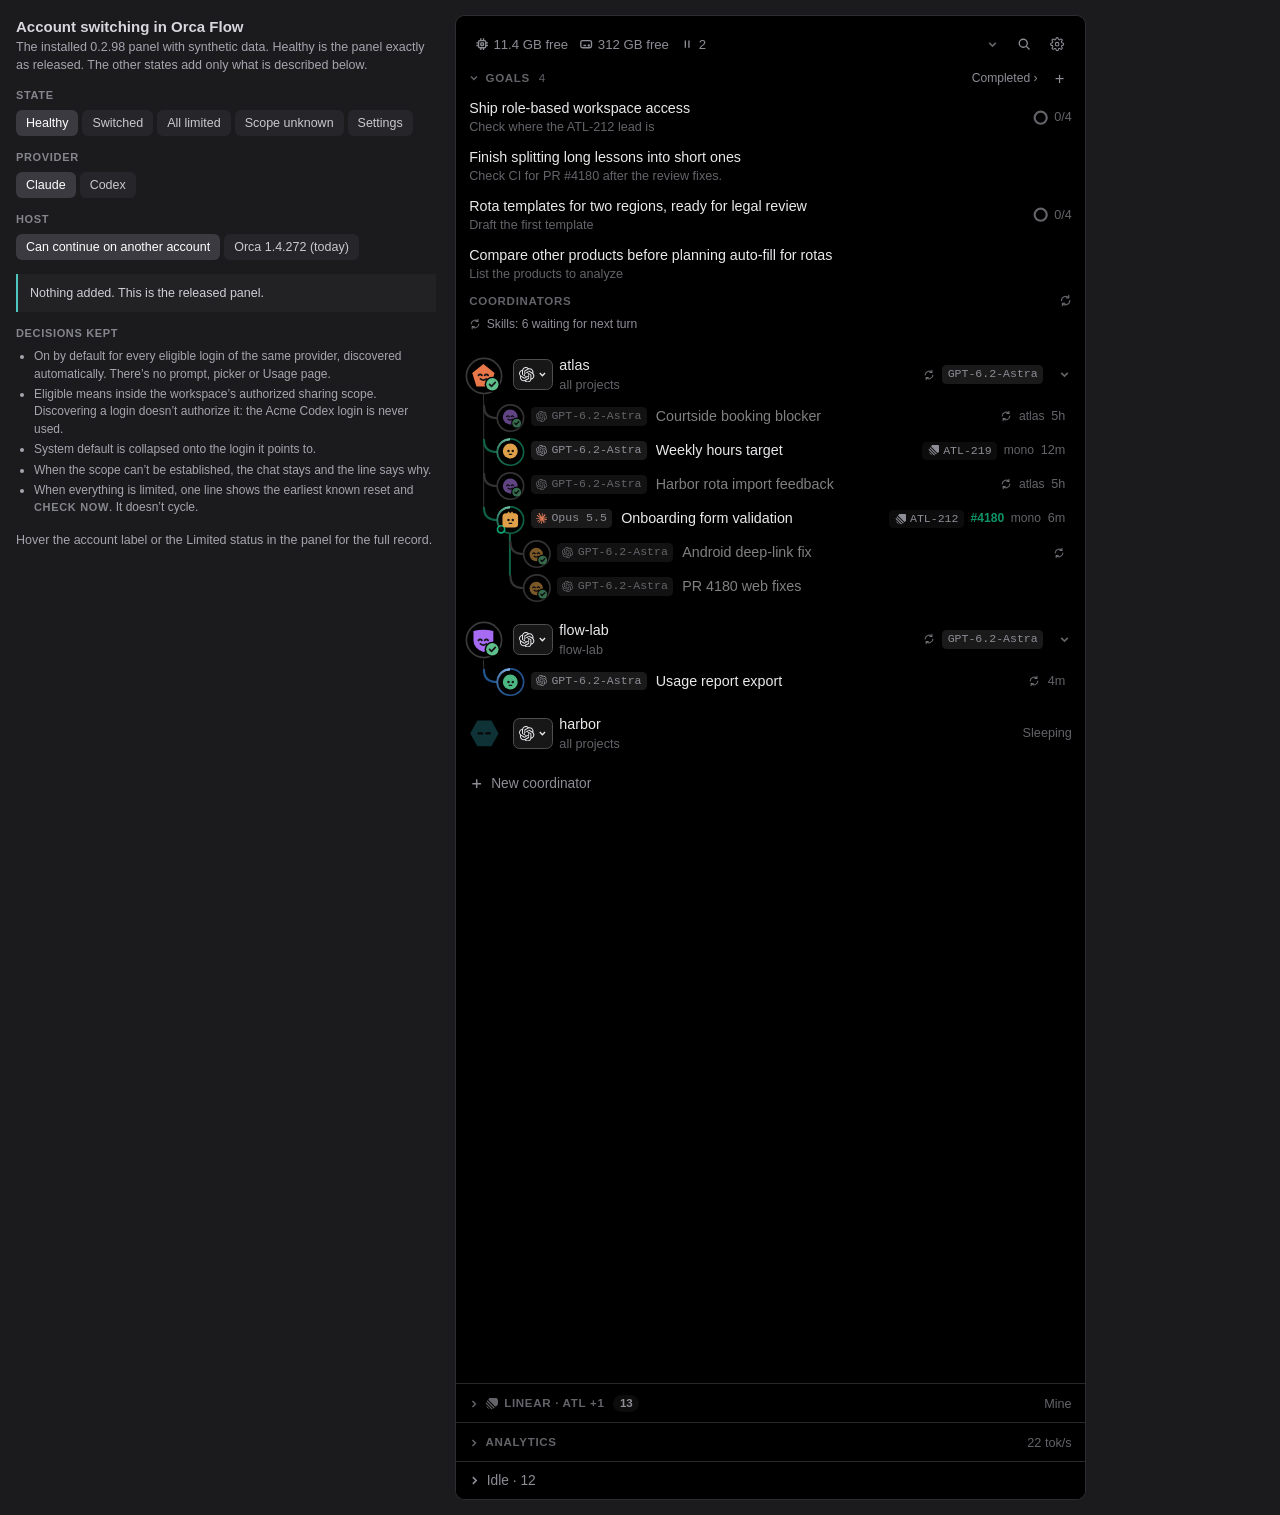
==== commit c5c2c1d7: "Preview account switching in the released Orca Flow 0.2.98 panel instead of an invented app The prev" ====
--- a/docs/account-failover-prototype.html
+++ b/docs/account-failover-prototype.html
@@ -2,348 +2,92 @@
 <html lang="en">
 <meta charset="utf-8">
 <meta name="viewport" content="width=device-width,initial-scale=1">
-<title>Account switching · Orca Flow UX draft</title>
+<title>Account switching · Orca Flow 0.2.98 preview</title>
 <!--
-  Disposable UX draft: Orca Flow continuing a conversation on another same-provider account after a
-  usage limit. One flow, on by default, with no account UI while work is healthy.
-  Standalone fixture. No account reads, auth, network, storage, host bridge or real sessions.
-  Identities are made up (*.example). Host constraints and contract: docs/account-failover.md.
-  Open directly, or with ?state=normal|switched|exhausted|scope&provider=Claude|Codex&host=ready|today.
+  Review shell only. The panel in the frame is the released Orca Flow 0.2.98 renderer, HTML and CSS
+  with synthetic data (docs/account-failover-preview/panel.html, written by
+  scripts/account-failover-preview.mjs). Everything on this page outside the frame is for review.
+  URL: ?state=healthy|switched|exhausted|scope|settings&provider=claude|codex&host=ready|today
 -->
 <style>
-:root {
-  color-scheme: dark;
-  --bg: #161618; --page: #0f0f11; --ink: #e9e9ec; --muted: #8d8d96; --faint: #6c6c74; --line: #27272c;
-  --hair: color-mix(in srgb, var(--ink) 10%, transparent); --fill: color-mix(in srgb, var(--ink) 7%, transparent);
-  --pop: #1e1e21; --card: color-mix(in srgb, var(--ink) 5.5%, var(--pop));
-  --ask: #8fb3ff; --warn: #e8b64c; --action: #4fc7c0; --on: #0a84ff;
-  font: 13px/1.45 -apple-system, BlinkMacSystemFont, "Segoe UI", sans-serif;
-}
-* { box-sizing: border-box; }
-body { margin: 0; background: var(--page); color: var(--ink); }
-button, select, input { font: inherit; color: inherit; }
-button { cursor: pointer; background: none; border: 0; padding: 0; }
-:focus-visible { outline: 2px solid color-mix(in srgb, var(--ask) 80%, transparent); outline-offset: 2px; border-radius: 5px; }
-.wrap { max-width: 1080px; margin: 0 auto; padding: 16px 16px 40px; }
-.top { margin-bottom: 12px; }
-.top h1 { margin: 0; font-size: 16px; letter-spacing: -.01em; }
-.top p { margin: 2px 0 0; color: var(--muted); font-size: 12px; }
-
-/* The Orca window: the thing being designed, so it gets the space */
-.window { position: relative; display: grid; grid-template-columns: 236px minmax(0, 1fr); height: 600px;
-  border: 1px solid #2f2f35; border-radius: 11px; overflow: hidden; background: var(--bg); box-shadow: 0 20px 60px -20px #000c; }
-.flow { border-right: 1px solid var(--line); padding: 10px 10px 0; overflow: auto; }
-.flowHead { display: flex; align-items: center; justify-content: space-between; margin: 0 0 10px; }
-.flowHead h2 { margin: 0; font-size: 12px; font-weight: 600; color: var(--muted); }
-.gear { width: 22px; height: 22px; display: grid; place-items: center; border-radius: 5px; color: var(--faint); }
-.gear:hover { color: var(--ink); background: var(--fill); }
-.gear svg { width: 14px; height: 14px; }
-.ws { margin-bottom: 12px; }
-.ws > b { display: block; font-size: 12px; margin: 0 0 4px 2px; }
-.card { display: grid; grid-template-columns: 14px minmax(0, 1fr); gap: 1px 6px; padding: 6px 7px; border-radius: 7px; }
-.card.focus { background: color-mix(in srgb, var(--ink) 6%, transparent); }
-.card .dot { width: 7px; height: 7px; border-radius: 50%; margin: 5px 0 0 3px; background: var(--action); }
-.card .t { overflow: hidden; text-overflow: ellipsis; white-space: nowrap; }
-.card .s { grid-column: 2; font-size: 11.5px; color: var(--muted); overflow: hidden; text-overflow: ellipsis; white-space: nowrap; }
-.card.waiting .dot { background: var(--warn); } .card.waiting .s { color: var(--warn); }
-.card.idle .dot { background: var(--faint); }
-
-.pane { display: grid; grid-template-columns: minmax(0, 1fr); grid-template-rows: auto minmax(0, 1fr) auto; min-width: 0; }
-.phead { display: flex; align-items: center; gap: 8px; min-height: 38px; padding: 0 14px; border-bottom: 1px solid var(--line); }
-.phead .title { min-width: 0; font-weight: 600; white-space: nowrap; overflow: hidden; text-overflow: ellipsis; }
-.phead .role { font-size: 11.5px; color: var(--muted); white-space: nowrap; }
-.mark { display: inline-flex; flex: none; } .mark svg { width: 15px; height: 15px; } .codex { color: #c9d1d6; }
-.log { overflow: auto; padding: 14px 16px; display: grid; grid-template-columns: minmax(0, 1fr); align-content: start; gap: 12px; }
-.msg { color: #c9c9cf; max-width: 640px; }
-.msg.user { justify-self: end; background: var(--fill); padding: 6px 10px; border-radius: 9px; color: var(--ink); }
-.tool { font: 12px ui-monospace, "SF Mono", Menlo, monospace; color: var(--muted); }
-.compose { margin: 0 14px 12px; padding: 9px 11px; border: 1px solid var(--line); border-radius: 9px; color: var(--faint); }
-
-/* The only two things this feature ever adds to a conversation */
-.record { display: flex; flex-wrap: wrap; align-items: baseline; gap: 2px 8px; max-width: 680px; font-size: 12px; color: var(--muted); }
-.record .ic { color: var(--action); display: inline-flex; align-self: center; } .record svg, .waitline svg { width: 14px; height: 14px; }
-.record b { color: #c9c9cf; font-weight: 500; }
-.waitline { display: grid; grid-template-columns: 16px minmax(0, 1fr) auto; gap: 2px 8px; align-items: start; max-width: 680px; padding: 8px 10px; border-radius: 8px; background: var(--fill); }
-.waitline .ic { color: var(--warn); margin-top: 1px; display: inline-flex; }
-.waitline .sub { color: var(--muted); font-size: 12px; }
-.btn { display: inline-flex; align-items: center; padding: 3px 10px; border-radius: 6px; border: 1px solid #3a3a41; background: #26262a; white-space: nowrap; font-size: 12px; }
-.btn:hover { background: #303035; }
-.link { color: var(--ask); font-size: 12px; } .link:hover { text-decoration: underline; }
-.details { flex-basis: 100%; margin: 4px 0 0 22px; display: grid; grid-template-columns: max-content minmax(0, 1fr); gap: 3px 12px; }
-.details dt { color: var(--faint); } .details dd { margin: 0; color: #c4c4ca; }
-.ok { color: var(--action); }
-
-#overlay { position: absolute; inset: 0; pointer-events: none; }
-#overlay > * { pointer-events: auto; }
-/* Quiet override: reached only from the Flow settings gear or a record's details */
-.scrim { position: absolute; inset: 0; display: grid; place-items: center; padding: 12px; background: #0008; }
-.sheet { width: min(460px, 100%); max-height: 100%; overflow: auto; background: var(--pop); border: 1px solid var(--hair); border-radius: 12px; box-shadow: 0 22px 56px -12px #000a; padding: 14px 16px 16px; display: grid; gap: 12px; }
-.sheet header { display: flex; align-items: center; justify-content: space-between; }
-.sheet h3 { margin: 0; font-size: 14px; }
-.x { width: 22px; height: 22px; border-radius: 50%; display: grid; place-items: center; color: var(--muted); background: var(--fill); }
-.x svg { width: 10px; height: 10px; }
-.srow { display: flex; align-items: center; gap: 10px; min-height: 38px; padding: 6px 12px; background: var(--card); border: 1px solid var(--hair); border-radius: 9px; }
-.srow span { flex: 1; }
-.switch { position: relative; width: 32px; height: 19px; flex: none; }
-.switch input { position: absolute; inset: 0; opacity: 0; margin: 0; cursor: pointer; }
-.switch i { position: absolute; inset: 0; border-radius: 999px; background: #3a3a40; transition: background .15s; pointer-events: none; }
-.switch i::after { content: ""; position: absolute; top: 2px; left: 2px; width: 15px; height: 15px; border-radius: 50%; background: #fff; transition: transform .15s; }
-.switch input:checked + i { background: var(--on); } .switch input:checked + i::after { transform: translateX(13px); }
-.switch input:focus-visible + i { outline: 2px solid var(--ask); outline-offset: 2px; }
-.grp { display: grid; gap: 5px; }
-.gh { margin: 0; padding: 0 4px; font-size: 12px; font-weight: 600; color: var(--muted); display: flex; align-items: center; gap: 6px; }
-.list { border: 1px solid var(--hair); border-radius: 9px; overflow: hidden; background: var(--card); }
-.acc { position: relative; display: flex; align-items: center; gap: 9px; min-height: 38px; padding: 5px 12px; }
-.acc + .acc::before { content: ""; position: absolute; top: 0; left: 12px; right: 0; height: 1px; background: var(--hair); }
-.acc input { accent-color: var(--on); margin: 0; width: 15px; height: 15px; flex: none; }
-.acc small { display: block; color: var(--muted); font-size: 11.5px; }
-.acc.out { color: var(--faint); } .acc.out .slot { width: 15px; flex: none; }
-.dim { opacity: .45; pointer-events: none; }
-.foot { margin: 0; font-size: 11.5px; color: var(--muted); }
-
-/* Fixture controls: deliberately small and below the window */
-.fixture { margin-top: 10px; display: flex; flex-wrap: wrap; align-items: center; gap: 6px 14px; font-size: 11.5px; color: var(--faint); }
-.fixture b { font-weight: 600; color: var(--muted); }
-.seg { display: inline-flex; flex-wrap: wrap; max-width: 100%; padding: 2px; gap: 2px; border-radius: 7px; background: var(--fill); }
-.seg button { padding: 2px 9px; border-radius: 5px; color: var(--muted); white-space: nowrap; }
-.seg button[aria-pressed="true"] { background: #2c2c31; color: var(--ink); }
-.fixture select { background: transparent; border: 1px solid #2f2f35; border-radius: 6px; padding: 2px 5px; color: var(--muted); }
-.notes { margin-top: 22px; display: grid; grid-template-columns: repeat(auto-fit, minmax(280px, 1fr)); gap: 12px; }
-.notes section { padding: 12px 14px; border: 1px solid var(--line); border-radius: 10px; }
-.notes h2 { margin: 0 0 6px; font-size: 12.5px; color: var(--muted); }
-.notes ul { margin: 0; padding-left: 18px; color: #b4b4bb; font-size: 12px; }
-.notes li + li { margin-top: 4px; }
-
-@media (max-width: 720px) {
-  .window { grid-template-columns: minmax(0, 1fr); height: 640px; }
-  .flow { display: none; }
-  .phead .role { display: none; }
-}
-@media (prefers-reduced-motion: reduce) { .switch i, .switch i::after { transition: none; } }
+  :root { color-scheme: dark; font: 13px/1.45 -apple-system, BlinkMacSystemFont, "Segoe UI", sans-serif; }
+  body { margin: 0; background: #1b1b1e; color: #d8d8dc; }
+  .wrap { display: flex; flex-wrap: wrap; gap: 20px; padding: 16px; align-items: flex-start; }
+  .review { flex: 1 1 280px; max-width: 420px; display: grid; gap: 14px; }
+  h1 { margin: 0; font-size: 15px; }
+  p { margin: 0; color: #a5a5ad; font-size: 12.5px; }
+  .group { display: grid; gap: 6px; }
+  .group b { font-size: 11px; text-transform: uppercase; letter-spacing: .06em; color: #85858e; font-weight: 600; }
+  .seg { display: flex; flex-wrap: wrap; gap: 4px; }
+  .seg a { padding: 4px 10px; border-radius: 6px; background: #26262a; color: #c9c9cf; text-decoration: none; font-size: 12.5px; }
+  .seg a[aria-current="true"] { background: #3a3a40; color: #fff; }
+  .seg a:focus-visible { outline: 2px solid #8fb3ff; outline-offset: 2px; }
+  .what { padding: 10px 12px; border-left: 2px solid #4fc7c0; background: #222225; color: #cfcfd4; font-size: 12.5px; }
+  ul { margin: 0; padding-left: 18px; color: #a5a5ad; font-size: 12px; }
+  li + li { margin-top: 3px; }
+  /* Orca draws the panel at 110%; the frame is the panel's real CSS width. */
+  .frame { flex: none; width: 572px; height: 1348px; zoom: 1.1; border: 0; border-radius: 8px; background: #000; box-shadow: 0 0 0 1px #2c2c31; max-width: calc((100vw - 32px) / 1.1); }
 </style>
 <body>
 <div class="wrap">
-  <header class="top">
-    <h1>Account switching</h1>
-    <p>Orca Flow UX draft · fixture identities only · nothing here reads accounts or touches Orca</p>
-  </header>
-
-  <div class="window" id="window">
-    <aside class="flow" id="flow" aria-label="Orca Flow sidebar (mock)"></aside>
-    <section class="pane" id="pane" aria-label="Agent conversation (mock)"></section>
-    <div id="overlay"></div>
-  </div>
-
-  <div class="fixture" aria-label="Fixture controls">
-    <b>Fixture</b>
-    <span class="seg" id="states" role="group" aria-label="State">
-      <button data-state="normal">Normal</button>
-      <button data-state="switched">Limit, switched</button>
-      <button data-state="exhausted">Limit, all limited</button>
-      <button data-state="scope">Limit, scope unknown</button>
-    </span>
-    <span class="seg" id="providers" role="group" aria-label="Provider">
-      <button data-provider="Claude">Claude</button>
-      <button data-provider="Codex">Codex</button>
-    </span>
-    <label>Host <select id="host">
-      <option value="ready">Can continue on another account</option>
-      <option value="today">Orca 1.4.272 (today)</option>
-    </select></label>
-  </div>
-
-  <div class="notes">
-    <section>
-      <h2>Behaviour</h2>
+  <section class="review" aria-label="Review controls">
+    <div>
+      <h1>Account switching in Orca Flow</h1>
+      <p>The installed 0.2.98 panel with synthetic data. Healthy is the panel exactly as released. The other states add only what is described below.</p>
+    </div>
+    <div class="group"><b>State</b><nav class="seg" id="state"></nav></div>
+    <div class="group"><b>Provider</b><nav class="seg" id="provider"></nav></div>
+    <div class="group"><b>Host</b><nav class="seg" id="host"></nav></div>
+    <div class="what" id="what" role="status"></div>
+    <div class="group"><b>Decisions kept</b>
       <ul>
-        <li>On by default. Every eligible login of the same provider is used, in discovery order, with no setup, prompt or picker.</li>
-        <li>Eligible means discovered, distinct, inside the workspace’s authorized sharing scope, not excluded and not limited. System default is an alias for one login, never a second account.</li>
-        <li>Discovering a login doesn’t authorize it. A login outside the scope (the Acme Codex login here) is never sent Atlas’s work, even when it has capacity.</li>
-        <li>When Orca can’t establish the scope, the chat stays where it is and the waiting line says why.</li>
-        <li>Healthy work shows nothing. A successful switch leaves one muted record. When everything is limited, one waiting line shows the earliest known reset and <b>Check now</b>. It doesn’t cycle through accounts.</li>
+        <li>On by default for every eligible login of the same provider, discovered automatically. There’s no prompt, picker or Usage page.</li>
+        <li>Eligible means inside the workspace’s authorized sharing scope. Discovering a login doesn’t authorize it: the Acme Codex login is never used.</li>
+        <li>System default is collapsed onto the login it points to.</li>
+        <li>When the scope can’t be established, the chat stays and the line says why.</li>
+        <li>When everything is limited, one line shows the earliest known reset and <b>Check now</b>. It doesn’t cycle.</li>
       </ul>
-    </section>
-    <section>
-      <h2>Override (only when sought)</h2>
-      <ul>
-        <li>Reached from the gear in the Orca Flow sidebar, or from <b>Account switching</b> inside a record’s details.</li>
-        <li>One switch turns it off. Unchecking a login excludes it. New logins in scope are used automatically.</li>
-        <li>On Orca 1.4.272 nothing appears in the conversation beyond today’s wait for the reset.</li>
-      </ul>
-    </section>
-  </div>
+    </div>
+    <p>Hover the account label or the Limited status in the panel for the full record.</p>
+  </section>
+  <iframe class="frame" id="frame" title="Orca Flow panel (preview)"></iframe>
 </div>
-
 <script>
 'use strict'
-const marks={"claude": "<svg viewBox=\"0 0 24 24\" fill=\"#D97757\" aria-hidden=\"true\"><path d=\"m4.7144 15.9555 4.7174-2.6471.079-.2307-.079-.1275h-.2307l-.7893-.0486-2.6956-.0729-2.3375-.0971-2.2646-.1214-.5707-.1215-.5343-.7042.0546-.3522.4797-.3218.686.0608 1.5179.1032 2.2767.1578 1.6514.0972 2.4468.255h.3886l.0546-.1579-.1336-.0971-.1032-.0972L6.973 9.8356l-2.55-1.6879-1.3356-.9714-.7225-.4918-.3643-.4614-.1578-1.0078.6557-.7225.8803.0607.2246.0607.8925.686 1.9064 1.4754 2.4893 1.8336.3643.3035.1457-.1032.0182-.0728-.164-.2733-1.3539-2.4467-1.445-2.4893-.6435-1.032-.17-.6194c-.0607-.255-.1032-.4674-.1032-.7285L6.287.1335 6.6997 0l.9957.1336.419.3642.6192 1.4147 1.0018 2.2282 1.5543 3.0296.4553.8985.2429.8318.091.255h.1579v-.1457l.1275-1.706.2368-2.0947.2307-2.6957.0789-.7589.3764-.9107.7468-.4918.5828.2793.4797.686-.0668.4433-.2853 1.8517-.5586 2.9021-.3643 1.9429h.2125l.2429-.2429.9835-1.3053 1.6514-2.0643.7286-.8196.85-.9046.5464-.4311h1.0321l.759 1.1293-.34 1.1657-1.0625 1.3478-.8804 1.1414-1.2628 1.7-.7893 1.36.0729.1093.1882-.0183 2.8535-.607 1.5421-.2794 1.8396-.3157.8318.3886.091.3946-.3278.8075-1.967.4857-2.3072.4614-3.4364.8136-.0425.0304.0486.0607 1.5482.1457.6618.0364h1.621l3.0175.2247.7892.522.4736.6376-.079.4857-1.2142.6193-1.6393-.3886-3.825-.9107-1.3113-.3279h-.1822v.1093l1.0929 1.0686 2.0035 1.8092 2.5075 2.3314.1275.5768-.3218.4554-.34-.0486-2.2039-1.6575-.85-.7468-1.9246-1.621h-.1275v.17l.4432.6496 2.3436 3.5214.1214 1.0807-.17.3521-.6071.2125-.6679-.1214-1.3721-1.9246L14.38 17.959l-1.1414-1.9428-.1397.079-.674 7.2552-.3156.3703-.7286.2793-.6071-.4614-.3218-.7468.3218-1.4753.3886-1.9246.3157-1.53.2853-1.9004.17-.6314-.0121-.0425-.1397.0182-1.4328 1.9672-2.1796 2.9446-1.7243 1.8456-.4128.164-.7164-.3704.0667-.6618.4008-.5889 2.386-3.0357 1.4389-1.882.929-1.0868-.0062-.1579h-.0546l-6.3385 4.1164-1.1293.1457-.4857-.4554.0608-.7467.2307-.2429 1.9064-1.3114Z\"/></svg>", "codex": "<svg viewBox=\"0 0 24 24\" fill=\"currentColor\" aria-hidden=\"true\"><path d=\"M22.2819 9.8211a5.9847 5.9847 0 0 0-.5157-4.9108 6.0462 6.0462 0 0 0-6.5098-2.9A6.0651 6.0651 0 0 0 4.9807 4.1818a5.9847 5.9847 0 0 0-3.9977 2.9 6.0462 6.0462 0 0 0 .7427 7.0966 5.98 5.98 0 0 0 .511 4.9107 6.051 6.051 0 0 0 6.5146 2.9001A5.9847 5.9847 0 0 0 13.2599 24a6.0557 6.0557 0 0 0 5.7718-4.2058 5.9894 5.9894 0 0 0 3.9977-2.9001 6.0557 6.0557 0 0 0-.7475-7.0729zm-9.022 12.6081a4.4755 4.4755 0 0 1-2.8764-1.0408l.1419-.0804 4.7783-2.7582a.7948.7948 0 0 0 .3927-.6813v-6.7369l2.02 1.1686a.071.071 0 0 1 .038.052v5.5826a4.504 4.504 0 0 1-4.4945 4.4944zm-9.6607-4.1254a4.4708 4.4708 0 0 1-.5346-3.0137l.142.0852 4.783 2.7582a.7712.7712 0 0 0 .7806 0l5.8428-3.3685v2.3324a.0804.0804 0 0 1-.0332.0615L9.74 19.9502a4.4992 4.4992 0 0 1-6.1408-1.6464zM2.3408 7.8956a4.485 4.485 0 0 1 2.3655-1.9728V11.6a.7664.7664 0 0 0 .3879.6765l5.8144 3.3543-2.0201 1.1685a.0757.0757 0 0 1-.071 0l-4.8303-2.7865A4.504 4.504 0 0 1 2.3408 7.872zm16.5963 3.8558L13.1038 8.364 15.1192 7.2a.0757.0757 0 0 1 .071 0l4.8303 2.7913a4.4944 4.4944 0 0 1-.6765 8.1042v-5.6772a.79.79 0 0 0-.407-.667zm2.0107-3.0231l-.142-.0852-4.7735-2.7818a.7759.7759 0 0 0-.7854 0L9.409 9.2297V6.8974a.0662.0662 0 0 1 .0284-.0615l4.8303-2.7866a4.4992 4.4992 0 0 1 6.6802 4.66zM8.3065 12.863l-2.02-1.1638a.0804.0804 0 0 1-.038-.0567V6.0742a4.4992 4.4992 0 0 1 7.3757-3.4537l-.142.0805L8.704 5.459a.7948.7948 0 0 0-.3927.6813zm1.0976-2.3654l2.602-1.4998 2.6069 1.4998v2.9994l-2.5974 1.4997-2.6067-1.4997Z\"/></svg>"};
-const mark = p => `<span class="mark ${p.toLowerCase()}" aria-hidden="true">${marks[p.toLowerCase()]}</span>`
-const svg = d => `<svg viewBox="0 0 16 16" fill="none" stroke="currentColor" stroke-width="1.6" stroke-linecap="round" stroke-linejoin="round" aria-hidden="true">${d}</svg>`
-const I = {
-  pause: svg('<circle cx="8" cy="8" r="6"/><path d="M6.5 5.8v4.4M9.5 5.8v4.4"/>'),
-  swap: svg('<path d="M3 5.5h8.5M9 3l2.5 2.5L9 8M13 10.5H4.5M7 8l-2.5 2.5L7 13"/>'),
-  gear: svg('<circle cx="8" cy="8" r="2.2"/><path d="M8 1.8v1.6M8 12.6v1.6M1.8 8h1.6M12.6 8h1.6M3.6 3.6l1.1 1.1M11.3 11.3l1.1 1.1M3.6 12.4l1.1-1.1M11.3 4.7l1.1-1.1"/>'),
-  close: svg('<path d="M4.5 4.5l7 7M11.5 4.5l-7 7"/>')
+const OPTIONS = {
+  state: [['healthy', 'Healthy'], ['switched', 'Switched'], ['exhausted', 'All limited'], ['scope', 'Scope unknown'], ['settings', 'Settings']],
+  provider: [['claude', 'Claude'], ['codex', 'Codex']],
+  host: [['ready', 'Can continue on another account'], ['today', 'Orca 1.4.272 (today)']]
 }
-const esc = s => String(s).replace(/[&<>"]/g, c => ({ '&': '&amp;', '<': '&lt;', '>': '&gt;', '"': '&quot;' }[c]))
-const $ = id => document.getElementById(id)
-
-// ---- Fixture. Atlas is authorized to share context within the Studio organization.
-// Discovery reports what Orca can see, including the System default alias; scope decides eligibility.
-const SCOPE = 'Studio'
-const FIX = {
-  Claude: {
-    model: 'Opus 5.5 · High',
-    discovered: [
-      { id: 'sd', alias: 'c1', label: 'System default' },
-      { id: 'c1', email: 'dev@studio.example', org: 'Studio', reset: '3:45 PM', at: 945 },
-      { id: 'c2', email: 'qa@studio.example', org: 'Studio', reset: '6:10 PM', at: 1090 }
-    ]
-  },
-  Codex: {
-    model: 'GPT-6 Luna · xhigh',
-    discovered: [
-      { id: 'x1', email: 'dev@studio.example', org: 'Studio', reset: '4:20 PM', at: 980 },
-      { id: 'x2', email: 'ops@studio.example', org: 'Studio', reset: '5:05 PM', at: 1025 },
-      { id: 'x3', email: 'contractor@acme.example', org: 'Acme', reset: '2:30 PM', at: 870 }
-    ]
+const WHAT = {
+  healthy: 'Nothing added. This is the released panel.',
+  switched: 'One faint account label on the row whose conversation moved (⇄ qa@studio, or ops@studio for Codex), next to the project and age. Its tooltip is the account-change record. Nothing else changes.',
+  exhausted: 'The row’s age becomes the panel’s existing warn status, “Limited · 3:45 PM”. One line under Coordinators shows the earliest known reset and Check now.',
+  scope: 'The same row status. The line says Orca couldn’t confirm which accounts may receive the work, so it stays on its login.',
+  settings: 'One switch and the discovered logins at the end of the Models page, all on by default. The Acme login is shown but can’t be used. Nothing is saved in this preview.',
+  today: 'On Orca 1.4.272 a limit only shows the row status. The conversation continues after its reset.'
+}
+const LEGACY = { conversation: 'exhausted', usage: 'healthy', limit: 'exhausted', normal: 'healthy' }
+const q = new URLSearchParams(location.search)
+const pick = (key, fallback) => { const v = q.get(key); const ok = OPTIONS[key].map(([k]) => k); return ok.includes(v) ? v : ok.includes(LEGACY[v]) ? LEGACY[v] : fallback }
+const cur = { state: pick('state', LEGACY[q.get('placement')] || 'healthy'), provider: pick('provider', q.get('provider') === 'Codex' ? 'codex' : 'claude'), host: pick('host', 'ready') }
+function render() {
+  for (const key of Object.keys(OPTIONS)) {
+    document.getElementById(key).innerHTML = OPTIONS[key].map(([k, label]) => {
+      const next = new URLSearchParams({ ...cur, [key]: k })
+      return `<a href="?${next}" data-key="${key}" data-value="${k}" aria-current="${cur[key] === k}">${label}</a>`
+    }).join('')
   }
+  const params = new URLSearchParams(cur)
+  document.getElementById('frame').src = 'account-failover-preview/panel.html?' + params
+  document.getElementById('what').textContent = cur.host === 'today' && cur.state !== 'healthy' && cur.state !== 'settings' ? WHAT.today : WHAT[cur.state]
+  history.replaceState(null, '', '?' + params)
 }
-
-const S = { state: 'normal', provider: 'Claude', host: 'ready', on: true, excluded: new Set(), sheet: false, details: false, checked: false }
-
-// Distinct logins, with System default collapsed onto the login it points to.
-function logins(p) {
-  const d = FIX[p].discovered
-  return d.filter(a => !a.alias).map(a => ({ ...a, systemDefault: d.some(x => x.alias === a.id) }))
-}
-const scopeKnown = () => S.state !== 'scope'
-const inScope = a => scopeKnown() && a.org === SCOPE
-const eligible = p => logins(p).filter(a => inScope(a) && !S.excluded.has(a.id))
-const source = p => logins(p)[0]   // the login this conversation started on
-
-// What the conversation shows for the chosen fixture state.
-function outcome() {
-  const p = S.provider, src = source(p)
-  if (S.state === 'normal') return null
-  if (S.host === 'today') return { kind: 'wait', head: `${src.email} reached its usage limit`, sub: `This chat continues here after the reset.`, reset: src.reset }
-  if (S.state === 'scope') return { kind: 'wait', head: `${src.email} reached its usage limit`, sub: `Orca couldn’t confirm which accounts may receive Atlas’s work, so this chat stays here.`, reset: src.reset }
-  if (!S.on) return { kind: 'wait', head: `${src.email} reached its usage limit`, sub: `Account switching is off, so this chat continues here after the reset.`, reset: src.reset }
-  const others = eligible(p).filter(a => a.id !== src.id)
-  if (S.state === 'switched') {
-    if (others.length) return { kind: 'switched', from: src, to: others[0] }
-    return { kind: 'wait', head: `${src.email} reached its usage limit`, sub: `No other ${p} account can take Atlas’s work, so this chat continues here after the reset.`, reset: src.reset }
-  }
-  // exhausted: every eligible login is limited. One line, earliest known reset, no cycling.
-  const pool = [src, ...others]
-  const first = [...pool].sort((a, b) => a.at - b.at)[0]
-  return { kind: 'wait', head: pool.length > 1 ? `All ${pool.length} ${p} accounts for Atlas are limited` : `${src.email} reached its usage limit`,
-    sub: `This chat continues on ${first.email}, the earliest reset.`, reset: first.reset, waitingOn: first }
-}
-
-// ---- Render
-function flowHTML(o) {
-  const waiting = o?.kind === 'wait'
-  return `<div class="flowHead"><h2>Orca Flow</h2><button class="gear" data-act="sheet" aria-label="Orca Flow settings">${I.gear}</button></div>
-  <div class="ws"><b>Atlas</b>
-    <div class="card focus ${waiting ? 'waiting' : ''}"><span class="dot"></span><span class="t">Update onboarding</span><span class="s">${waiting ? `Waiting · resets ${esc(o.reset)}` : 'Lead · working'}</span></div>
-    <div class="card idle"><span class="dot"></span><span class="t">Validation tests</span><span class="s">Worker · waiting on lead</span></div>
-  </div>
-  <div class="ws"><b>Billing</b>
-    <div class="card"><span class="dot"></span><span class="t">Export CSV</span><span class="s">Worker · working</span></div>
-  </div>`
-}
-function recordHTML(o) {
-  const p = S.provider
-  const det = S.details ? `<dl class="details">
-      <dt>Account</dt><dd><span class="ok">✓</span> ${esc(o.to.email)}, confirmed by Orca</dd>
-      <dt>Conversation</dt><dd><span class="ok">✓</span> Same session, pane and worktree</dd>
-      <dt>Model</dt><dd><span class="ok">✓</span> ${esc(FIX[p].model)}, unchanged</dd>
-      <dt>Assignment</dt><dd><span class="ok">✓</span> Lead of the Atlas run, questions and gates kept</dd>
-      <dt>Settings</dt><dd><button class="link" data-act="sheet">Account switching</button></dd>
-    </dl>` : ''
-  return `<div class="record" role="status"><span class="ic">${I.swap}</span><span>Continued on <b>${esc(o.to.email)}</b>. ${esc(o.from.email)} reached its limit (resets ${esc(o.from.reset)}).</span>
-    <button class="link" data-act="details" aria-expanded="${S.details}">${S.details ? 'Hide' : 'Details'}</button>${det}</div>`
-}
-function waitHTML(o) {
-  return `<div class="waitline" role="status"><span class="ic">${I.pause}</span>
-    <div><div>${esc(o.head)}</div><div class="sub">${esc(o.sub)}${S.checked ? ' Checked just now: still limited.' : ''}</div></div>
-    <span style="display:flex;gap:8px;align-items:center;flex-wrap:wrap;justify-content:flex-end"><span class="sub">Resets ${esc(o.reset)}</span><button class="btn" data-act="check">Check now</button></span></div>`
-}
-function paneHTML(o) {
-  const p = S.provider
-  return `<div class="phead">${mark(p)}<span class="title">Update onboarding</span><span class="role">Lead · Atlas</span></div>
-  <div class="log" aria-live="polite">
-    <div class="msg user">Update the onboarding form and get the validation tests green.</div>
-    <div class="msg">I updated the onboarding form and split the address step. Next I’ll run the validation tests.</div>
-    <div class="tool">$ npm test -- onboarding</div>
-    ${o?.kind === 'switched' ? recordHTML(o) + `<div class="msg">All 14 onboarding tests pass. The address step now validates postcodes per country.</div>` : ''}
-    ${o?.kind === 'wait' ? waitHTML(o) : ''}
-  </div>
-  <div class="compose">Message ${p}…</div>`
-}
-function sheetHTML() {
-  const ready = S.host === 'ready'
-  const body = !ready
-    ? `<div class="srow"><span>Needs a newer Orca</span></div><p class="foot">Orca 1.4.272 can’t continue a conversation on another account. A limited chat continues in place after the reset.</p>`
-    : `<div class="srow"><span>Continue on another account when one is limited</span><label class="switch"><input type="checkbox" role="switch" id="onSwitch" ${S.on ? 'checked' : ''} aria-label="Continue on another account when one is limited"><i></i></label></div>
-      <div class="${S.on ? '' : 'dim'}" style="display:grid;gap:12px">
-      ${['Claude', 'Codex'].map(p => {
-        const rows = logins(p).map(a => {
-          if (!inScope(a)) {
-            const why = scopeKnown() ? `Not used for Atlas: ${a.org} is outside its sharing scope` : 'Not used until Orca confirms Atlas’s sharing scope'
-            return `<div class="acc out" data-out="${a.id}"><span class="slot"></span><span><span>${esc(a.email)}</span><small>${esc(why)}</small></span></div>`
-          }
-          return `<label class="acc"><input type="checkbox" data-exclude="${a.id}" ${S.excluded.has(a.id) ? '' : 'checked'} ${S.on ? '' : 'tabindex="-1"'}><span><span>${esc(a.email)}</span><small>${esc(a.org)}${a.systemDefault ? ' · also System default' : ''}</small></span></label>`
-        }).join('')
-        return `<div class="grp"><h4 class="gh">${mark(p)}${p}</h4><div class="list">${rows}</div></div>`
-      }).join('')}
-      </div>
-      <p class="foot">All logins in Atlas’s sharing scope are used. Unchecked ones never are. New logins in scope are used automatically.</p>`
-  return `<div class="scrim" data-act="scrim"><div class="sheet" role="dialog" aria-label="Account switching">
-    <header><h3>Account switching</h3><button class="x" data-act="close" aria-label="Close">${I.close}</button></header>${body}</div></div>`
-}
-function render() {
-  const keep = document.activeElement?.dataset?.exclude ? `[data-exclude="${document.activeElement.dataset.exclude}"]` : document.activeElement?.id === 'onSwitch' ? '#onSwitch' : null
-  const o = outcome()
-  $('flow').innerHTML = flowHTML(o)
-  $('pane').innerHTML = paneHTML(o)
-  $('overlay').innerHTML = S.sheet ? sheetHTML() : ''
-  for (const b of document.querySelectorAll('[data-state]')) b.setAttribute('aria-pressed', b.dataset.state === S.state)
-  for (const b of document.querySelectorAll('[data-provider]')) b.setAttribute('aria-pressed', b.dataset.provider === S.provider)
-  $('host').value = S.host
-  const url = new URL(location.href)
-  url.searchParams.set('state', S.state); url.searchParams.set('provider', S.provider); url.searchParams.set('host', S.host)
-  history.replaceState(null, '', url)
-  if (keep) document.querySelector(keep)?.focus()
-}
-
-// ---- Events
-document.addEventListener('click', e => {
-  const t = e.target.closest('button,[data-act="scrim"]')
-  if (!t) return
-  if (t.dataset.state) { S.state = t.dataset.state; S.details = false; S.checked = false; return render() }
-  if (t.dataset.provider) { S.provider = t.dataset.provider; S.details = false; S.checked = false; return render() }
-  switch (t.dataset.act) {
-    case 'details': S.details = !S.details; return render()
-    case 'check': S.checked = true; return render()
-    case 'sheet': S.sheet = true; return render()
-    case 'close': S.sheet = false; return render()
-    case 'scrim': if (e.target === t) { S.sheet = false; render() } return
-  }
+document.addEventListener('click', (e) => {
+  const a = e.target.closest('a[data-key]')
+  if (!a) return
+  e.preventDefault(); cur[a.dataset.key] = a.dataset.value; render()
 })
-document.addEventListener('change', e => {
-  const t = e.target
-  if (t.id === 'host') { S.host = t.value; S.checked = false; return render() }
-  if (t.id === 'onSwitch') { S.on = t.checked; return render() }
-  if (t.dataset.exclude) { t.checked ? S.excluded.delete(t.dataset.exclude) : S.excluded.add(t.dataset.exclude); return render() }
-})
-document.addEventListener('keydown', e => { if (e.key === 'Escape' && S.sheet) { S.sheet = false; render() } })
-
-const q = new URLSearchParams(location.search)
-if (['normal', 'switched', 'exhausted', 'scope'].includes(q.get('state'))) S.state = q.get('state')
-if (['Claude', 'Codex'].includes(q.get('provider'))) S.provider = q.get('provider')
-if (['ready', 'today'].includes(q.get('host'))) S.host = q.get('host')
 render()
 </script>
 </body>
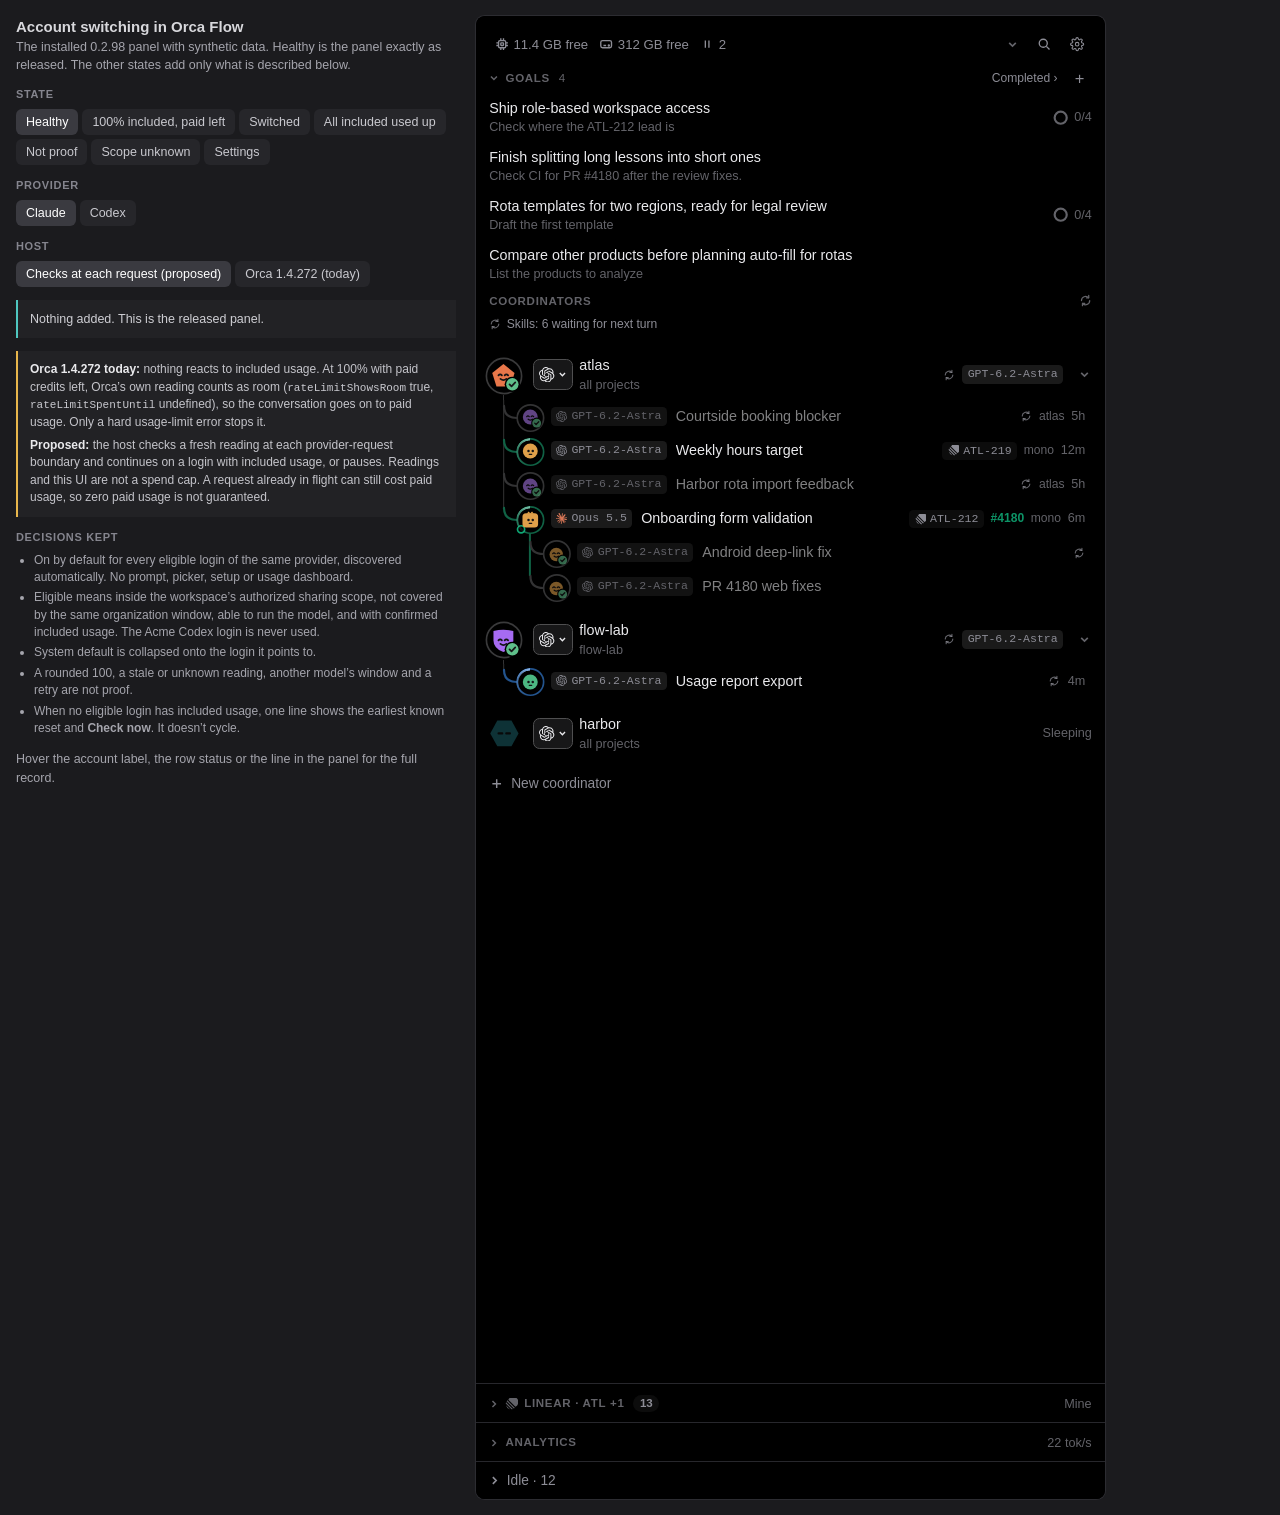
==== commit 3d7260c4: "Switch accounts at 100% included usage, before paid usage, and give account switching its own Settin" ====
--- a/docs/account-failover-prototype.html
+++ b/docs/account-failover-prototype.html
@@ -7,24 +7,29 @@
   Review shell only. The panel in the frame is the released Orca Flow 0.2.98 renderer, HTML and CSS
   with synthetic data (docs/account-failover-preview/panel.html, written by
   scripts/account-failover-preview.mjs). Everything on this page outside the frame is for review.
-  URL: ?state=healthy|switched|exhausted|scope|settings&provider=claude|codex&host=ready|today
+  URL: ?state=healthy|included|switched|spent|notproof|scope|settings&trigger=included|error
+       &reason=rounded|stale|othermodel|retry&page=accounts|models&provider=claude|codex&host=ready|today
 -->
 <style>
   :root { color-scheme: dark; font: 13px/1.45 -apple-system, BlinkMacSystemFont, "Segoe UI", sans-serif; }
   body { margin: 0; background: #1b1b1e; color: #d8d8dc; }
   .wrap { display: flex; flex-wrap: wrap; gap: 20px; padding: 16px; align-items: flex-start; }
-  .review { flex: 1 1 280px; max-width: 420px; display: grid; gap: 14px; }
+  .review { flex: 1 1 280px; max-width: 440px; display: grid; gap: 13px; }
   h1 { margin: 0; font-size: 15px; }
   p { margin: 0; color: #a5a5ad; font-size: 12.5px; }
   .group { display: grid; gap: 6px; }
-  .group b { font-size: 11px; text-transform: uppercase; letter-spacing: .06em; color: #85858e; font-weight: 600; }
+  .group > b { font-size: 11px; text-transform: uppercase; letter-spacing: .06em; color: #85858e; font-weight: 600; }
   .seg { display: flex; flex-wrap: wrap; gap: 4px; }
   .seg a { padding: 4px 10px; border-radius: 6px; background: #26262a; color: #c9c9cf; text-decoration: none; font-size: 12.5px; }
   .seg a[aria-current="true"] { background: #3a3a40; color: #fff; }
   .seg a:focus-visible { outline: 2px solid #8fb3ff; outline-offset: 2px; }
+  [hidden] { display: none !important; }
   .what { padding: 10px 12px; border-left: 2px solid #4fc7c0; background: #222225; color: #cfcfd4; font-size: 12.5px; }
+  .host { padding: 10px 12px; border-left: 2px solid #e8b64c; background: #222225; font-size: 12px; color: #c4c4ca; display: grid; gap: 6px; }
+  .host b { color: #e9e9ec; }
   ul { margin: 0; padding-left: 18px; color: #a5a5ad; font-size: 12px; }
   li + li { margin-top: 3px; }
+  code { font: 11px ui-monospace, "SF Mono", Menlo, monospace; color: #c9c9cf; }
   /* Orca draws the panel at 110%; the frame is the panel's real CSS width. */
   .frame { flex: none; width: 572px; height: 1348px; zoom: 1.1; border: 0; border-radius: 8px; background: #000; box-shadow: 0 0 0 1px #2c2c31; max-width: calc((100vw - 32px) / 1.1); }
 </style>
@@ -36,41 +41,59 @@
       <p>The installed 0.2.98 panel with synthetic data. Healthy is the panel exactly as released. The other states add only what is described below.</p>
     </div>
     <div class="group"><b>State</b><nav class="seg" id="state"></nav></div>
+    <div class="group" id="reasonGroup"><b>Not proof because</b><nav class="seg" id="reason"></nav></div>
+    <div class="group" id="triggerGroup"><b>Trigger</b><nav class="seg" id="trigger"></nav></div>
+    <div class="group" id="pageGroup"><b>Settings page</b><nav class="seg" id="page"></nav></div>
     <div class="group"><b>Provider</b><nav class="seg" id="provider"></nav></div>
     <div class="group"><b>Host</b><nav class="seg" id="host"></nav></div>
     <div class="what" id="what" role="status"></div>
+    <div class="host">
+      <div><b>Orca 1.4.272 today:</b> nothing reacts to included usage. At 100% with paid credits left, Orca’s own reading counts as room (<code>rateLimitShowsRoom</code> true, <code>rateLimitSpentUntil</code> undefined), so the conversation goes on to paid usage. Only a hard usage-limit error stops it.</div>
+      <div><b>Proposed:</b> the host checks a fresh reading at each provider-request boundary and continues on a login with included usage, or pauses. Readings and this UI are not a spend cap. A request already in flight can still cost paid usage, so zero paid usage is not guaranteed.</div>
+    </div>
     <div class="group"><b>Decisions kept</b>
       <ul>
-        <li>On by default for every eligible login of the same provider, discovered automatically. There’s no prompt, picker or Usage page.</li>
-        <li>Eligible means inside the workspace’s authorized sharing scope. Discovering a login doesn’t authorize it: the Acme Codex login is never used.</li>
+        <li>On by default for every eligible login of the same provider, discovered automatically. No prompt, picker, setup or usage dashboard.</li>
+        <li>Eligible means inside the workspace’s authorized sharing scope, not covered by the same organization window, able to run the model, and with confirmed included usage. The Acme Codex login is never used.</li>
         <li>System default is collapsed onto the login it points to.</li>
-        <li>When the scope can’t be established, the chat stays and the line says why.</li>
-        <li>When everything is limited, one line shows the earliest known reset and <b>Check now</b>. It doesn’t cycle.</li>
+        <li>A rounded 100, a stale or unknown reading, another model’s window and a retry are not proof.</li>
+        <li>When no eligible login has included usage, one line shows the earliest known reset and <b>Check now</b>. It doesn’t cycle.</li>
       </ul>
     </div>
-    <p>Hover the account label or the Limited status in the panel for the full record.</p>
+    <p>Hover the account label, the row status or the line in the panel for the full record.</p>
   </section>
   <iframe class="frame" id="frame" title="Orca Flow panel (preview)"></iframe>
 </div>
 <script>
 'use strict'
 const OPTIONS = {
-  state: [['healthy', 'Healthy'], ['switched', 'Switched'], ['exhausted', 'All limited'], ['scope', 'Scope unknown'], ['settings', 'Settings']],
+  state: [['healthy', 'Healthy'], ['included', '100% included, paid left'], ['switched', 'Switched'], ['spent', 'All included used up'], ['notproof', 'Not proof'], ['scope', 'Scope unknown'], ['settings', 'Settings']],
+  reason: [['rounded', 'Rounded 100'], ['stale', 'Stale reading'], ['othermodel', 'Other model’s window'], ['retry', 'Temporary retry']],
+  trigger: [['included', 'Included usage at 100%'], ['error', 'Usage-limit error (fallback)']],
+  page: [['accounts', 'Account switching'], ['models', 'Models']],
   provider: [['claude', 'Claude'], ['codex', 'Codex']],
-  host: [['ready', 'Can continue on another account'], ['today', 'Orca 1.4.272 (today)']]
+  host: [['ready', 'Checks at each request (proposed)'], ['today', 'Orca 1.4.272 (today)']]
 }
 const WHAT = {
   healthy: 'Nothing added. This is the released panel.',
-  switched: 'One faint account label on the row whose conversation moved (⇄ qa@studio, or ops@studio for Codex), next to the project and age. Its tooltip is the account-change record. Nothing else changes.',
-  exhausted: 'The row’s age becomes the panel’s existing warn status, “Limited · 3:45 PM”. One line under Coordinators shows the earliest known reset and Check now.',
-  scope: 'The same row status. The line says Orca couldn’t confirm which accounts may receive the work, so it stays on its login.',
-  settings: 'One switch and the discovered logins at the end of the Models page, all on by default. The Acme login is shown but can’t be used. Nothing is saved in this preview.',
-  today: 'On Orca 1.4.272 a limit only shows the row status. The conversation continues after its reset.'
+  included: 'dev@studio has a fresh reading of 100% of its included 5-hour usage. Paid credits are left and no error appeared. Before the next request, the row’s age becomes the panel’s own pending status, “Moving to qa@studio”.',
+  switched: 'qa@studio is verified to have included usage. The row gets one faint label, ⇄ qa@studio (ops@studio for Codex), next to the project and age. Its tooltip is the record. Nothing else changes.',
+  spent: 'Every eligible login has used its included usage. Work pauses before the next paid request: the row shows “Paused · 3:45 PM”, and one line under Coordinators shows the earliest known reset and Check now.',
+  notproof: 'Not proof, so nothing changes: the panel is identical to healthy.',
+  scope: 'At 100% included, Orca can’t confirm which accounts may receive the work. It pauses before paid usage, and the line says why.',
+  settings: 'Account switching is its own page beside Models. It says that every eligible login is used by default at 100% included usage, and keeps the off switch and the per-login exclusions. Models has no account section. Nothing is saved in this preview.',
+  todayIncluded: 'On 1.4.272 nothing reacts to included usage: the panel stays healthy while the provider goes on to paid usage.',
+  todayError: 'On 1.4.272 a hard usage-limit error shows only as the row status. The conversation continues after its reset.',
+  error: ' Trigger: a hard usage-limit error, kept as the fallback.'
 }
-const LEGACY = { conversation: 'exhausted', usage: 'healthy', limit: 'exhausted', normal: 'healthy' }
+const LEGACY_STATE = { exhausted: 'spent', conversation: 'spent', limit: 'spent', normal: 'healthy', usage: 'healthy' }
 const q = new URLSearchParams(location.search)
-const pick = (key, fallback) => { const v = q.get(key); const ok = OPTIONS[key].map(([k]) => k); return ok.includes(v) ? v : ok.includes(LEGACY[v]) ? LEGACY[v] : fallback }
-const cur = { state: pick('state', LEGACY[q.get('placement')] || 'healthy'), provider: pick('provider', q.get('provider') === 'Codex' ? 'codex' : 'claude'), host: pick('host', 'ready') }
+const pick = (key, fallback) => { const v = q.get(key); const ok = OPTIONS[key].map(([k]) => k); return ok.includes(v) ? v : fallback }
+const cur = {
+  state: pick('state', LEGACY_STATE[q.get('state')] || LEGACY_STATE[q.get('placement')] || LEGACY_STATE[q.get('variant')] || 'healthy'),
+  reason: pick('reason', 'rounded'), trigger: pick('trigger', 'included'), page: pick('page', 'accounts'),
+  provider: pick('provider', q.get('provider') === 'Codex' ? 'codex' : 'claude'), host: pick('host', 'ready')
+}
 function render() {
   for (const key of Object.keys(OPTIONS)) {
     document.getElementById(key).innerHTML = OPTIONS[key].map(([k, label]) => {
@@ -78,9 +101,14 @@
       return `<a href="?${next}" data-key="${key}" data-value="${k}" aria-current="${cur[key] === k}">${label}</a>`
     }).join('')
   }
+  document.getElementById('reasonGroup').hidden = cur.state !== 'notproof'
+  document.getElementById('triggerGroup').hidden = !['switched', 'spent'].includes(cur.state)
+  document.getElementById('pageGroup').hidden = cur.state !== 'settings'
   const params = new URLSearchParams(cur)
   document.getElementById('frame').src = 'account-failover-preview/panel.html?' + params
-  document.getElementById('what').textContent = cur.host === 'today' && cur.state !== 'healthy' && cur.state !== 'settings' ? WHAT.today : WHAT[cur.state]
+  const limitState = ['included', 'switched', 'spent', 'scope'].includes(cur.state)
+  const error = ['switched', 'spent'].includes(cur.state) && cur.trigger === 'error'
+  document.getElementById('what').textContent = cur.host === 'today' && limitState ? (error ? WHAT.todayError : WHAT.todayIncluded) : WHAT[cur.state] + (error ? WHAT.error : '')
   history.replaceState(null, '', '?' + params)
 }
 document.addEventListener('click', (e) => {
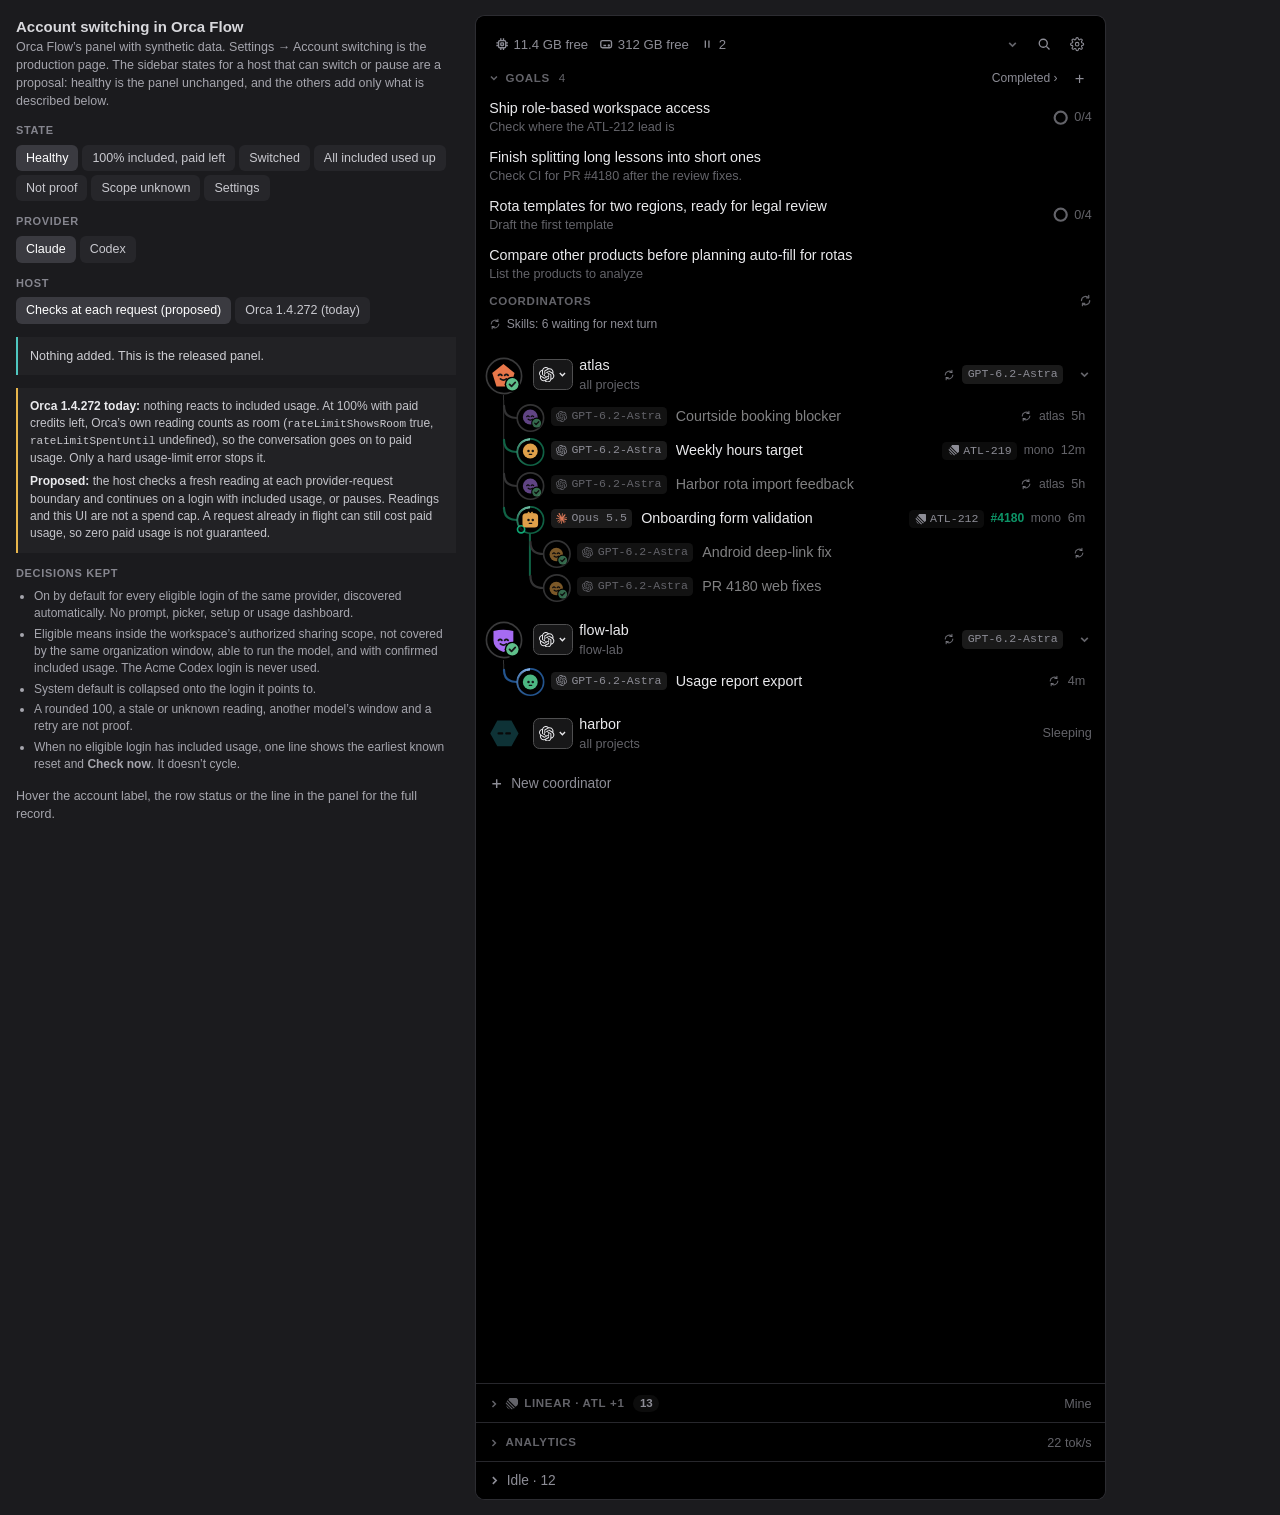
==== commit 94189e66: "Add Settings → Account switching: per-workspace preferences, read-only account discovery, and an hon" ====
--- a/docs/account-failover-prototype.html
+++ b/docs/account-failover-prototype.html
@@ -4,7 +4,7 @@
 <meta name="viewport" content="width=device-width,initial-scale=1">
 <title>Account switching · Orca Flow 0.2.98 preview</title>
 <!--
-  Review shell only. The panel in the frame is the released Orca Flow 0.2.98 renderer, HTML and CSS
+  Review shell only. The panel in the frame is this worktree's Orca Flow renderer, HTML and CSS
   with synthetic data (docs/account-failover-preview/panel.html, written by
   scripts/account-failover-preview.mjs). Everything on this page outside the frame is for review.
   URL: ?state=healthy|included|switched|spent|notproof|scope|settings&trigger=included|error
@@ -38,7 +38,7 @@
   <section class="review" aria-label="Review controls">
     <div>
       <h1>Account switching in Orca Flow</h1>
-      <p>The installed 0.2.98 panel with synthetic data. Healthy is the panel exactly as released. The other states add only what is described below.</p>
+      <p>Orca Flow’s panel with synthetic data. Settings → Account switching is the production page. The sidebar states for a host that can switch or pause are a proposal: healthy is the panel unchanged, and the others add only what is described below.</p>
     </div>
     <div class="group"><b>State</b><nav class="seg" id="state"></nav></div>
     <div class="group" id="reasonGroup"><b>Not proof because</b><nav class="seg" id="reason"></nav></div>
@@ -81,7 +81,7 @@
   spent: 'Every eligible login has used its included usage. Work pauses before the next paid request: the row shows “Paused · 3:45 PM”, and one line under Coordinators shows the earliest known reset and Check now.',
   notproof: 'Not proof, so nothing changes: the panel is identical to healthy.',
   scope: 'At 100% included, Orca can’t confirm which accounts may receive the work. It pauses before paid usage, and the line says why.',
-  settings: 'Account switching is its own page beside Models. It says that every eligible login is used by default at 100% included usage, and keeps the off switch and the per-login exclusions. Models has no account section. Nothing is saved in this preview.',
+  settings: 'Production: Account switching is its own page beside Models, for the workspace Settings was opened in (Weekly hours target here); only its deviations are saved. It says every eligible login is used by default at 100% included usage, keeps the off switch and the per-login exclusions, and says this Orca doesn’t enforce it yet. Models has no account section. Nothing is saved in this preview.',
   todayIncluded: 'On 1.4.272 nothing reacts to included usage: the panel stays healthy while the provider goes on to paid usage.',
   todayError: 'On 1.4.272 a hard usage-limit error shows only as the row status. The conversation continues after its reset.',
   error: ' Trigger: a hard usage-limit error, kept as the fallback.'
